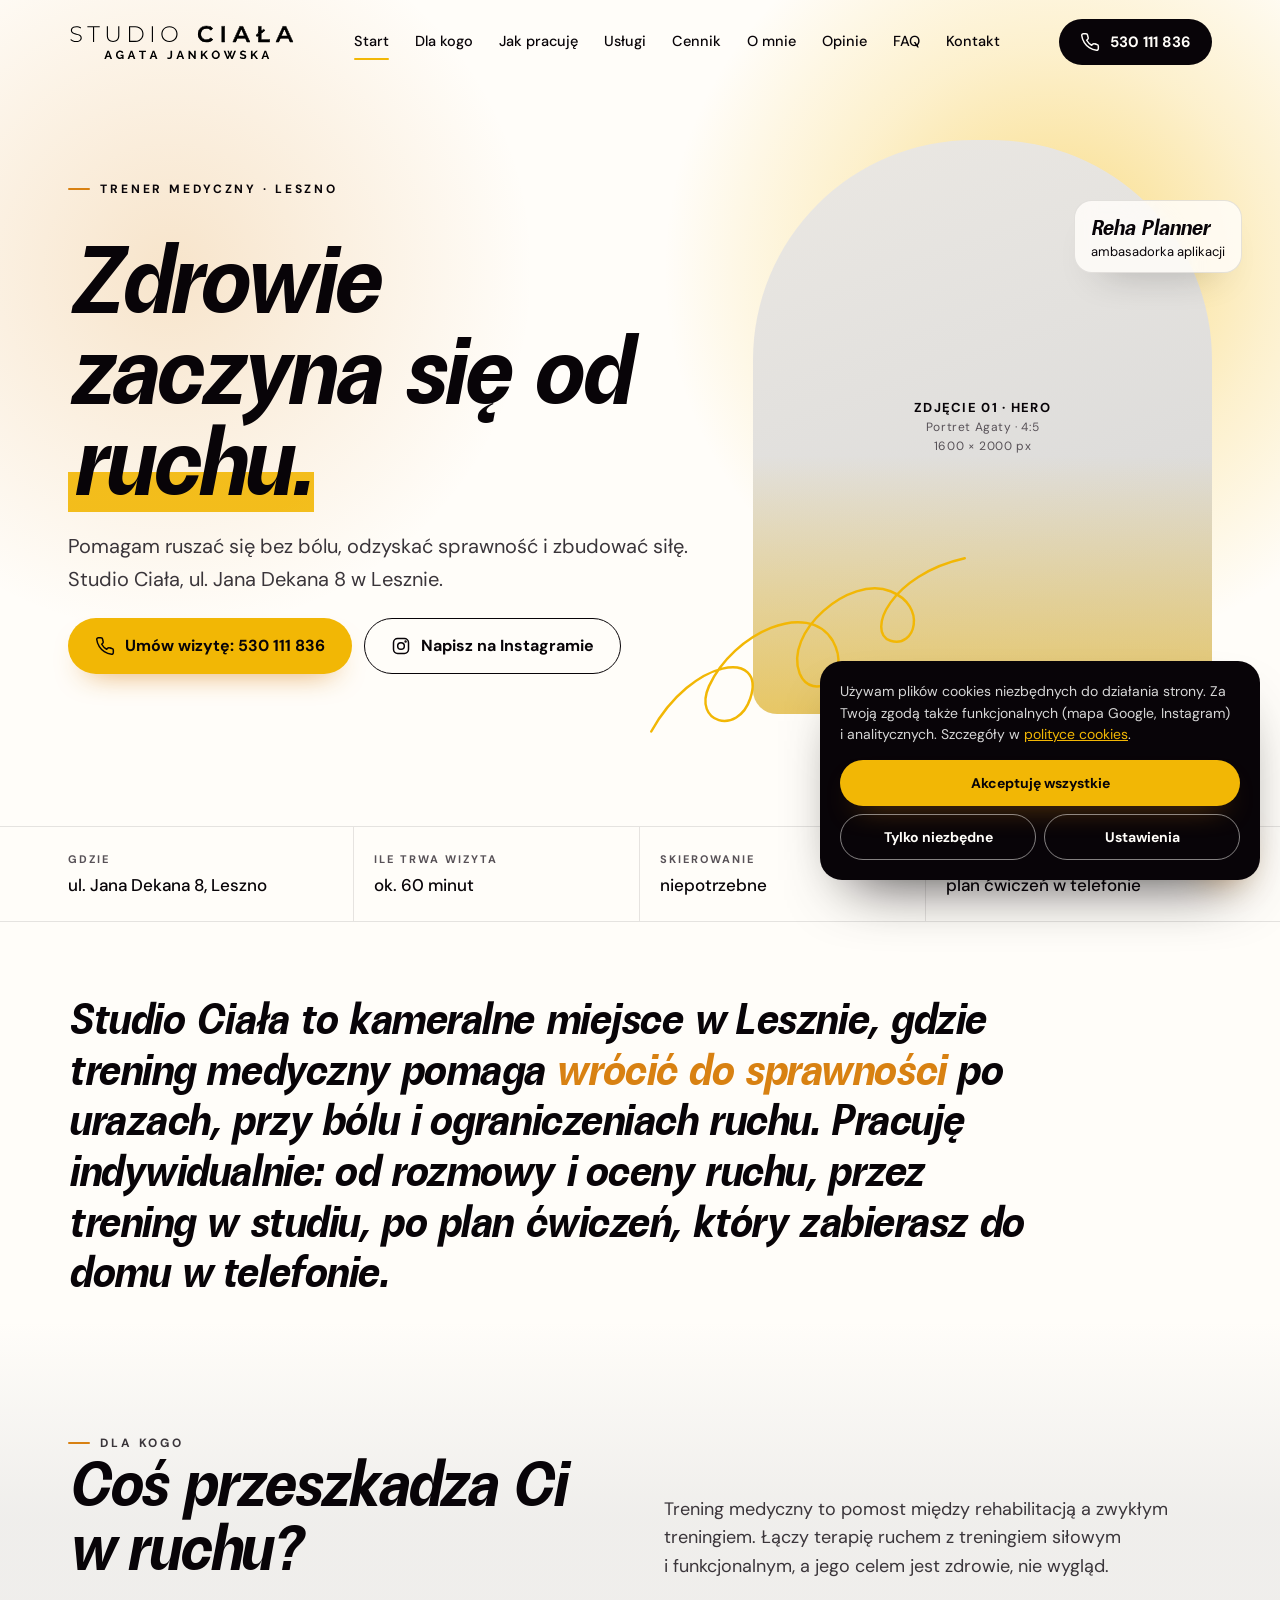
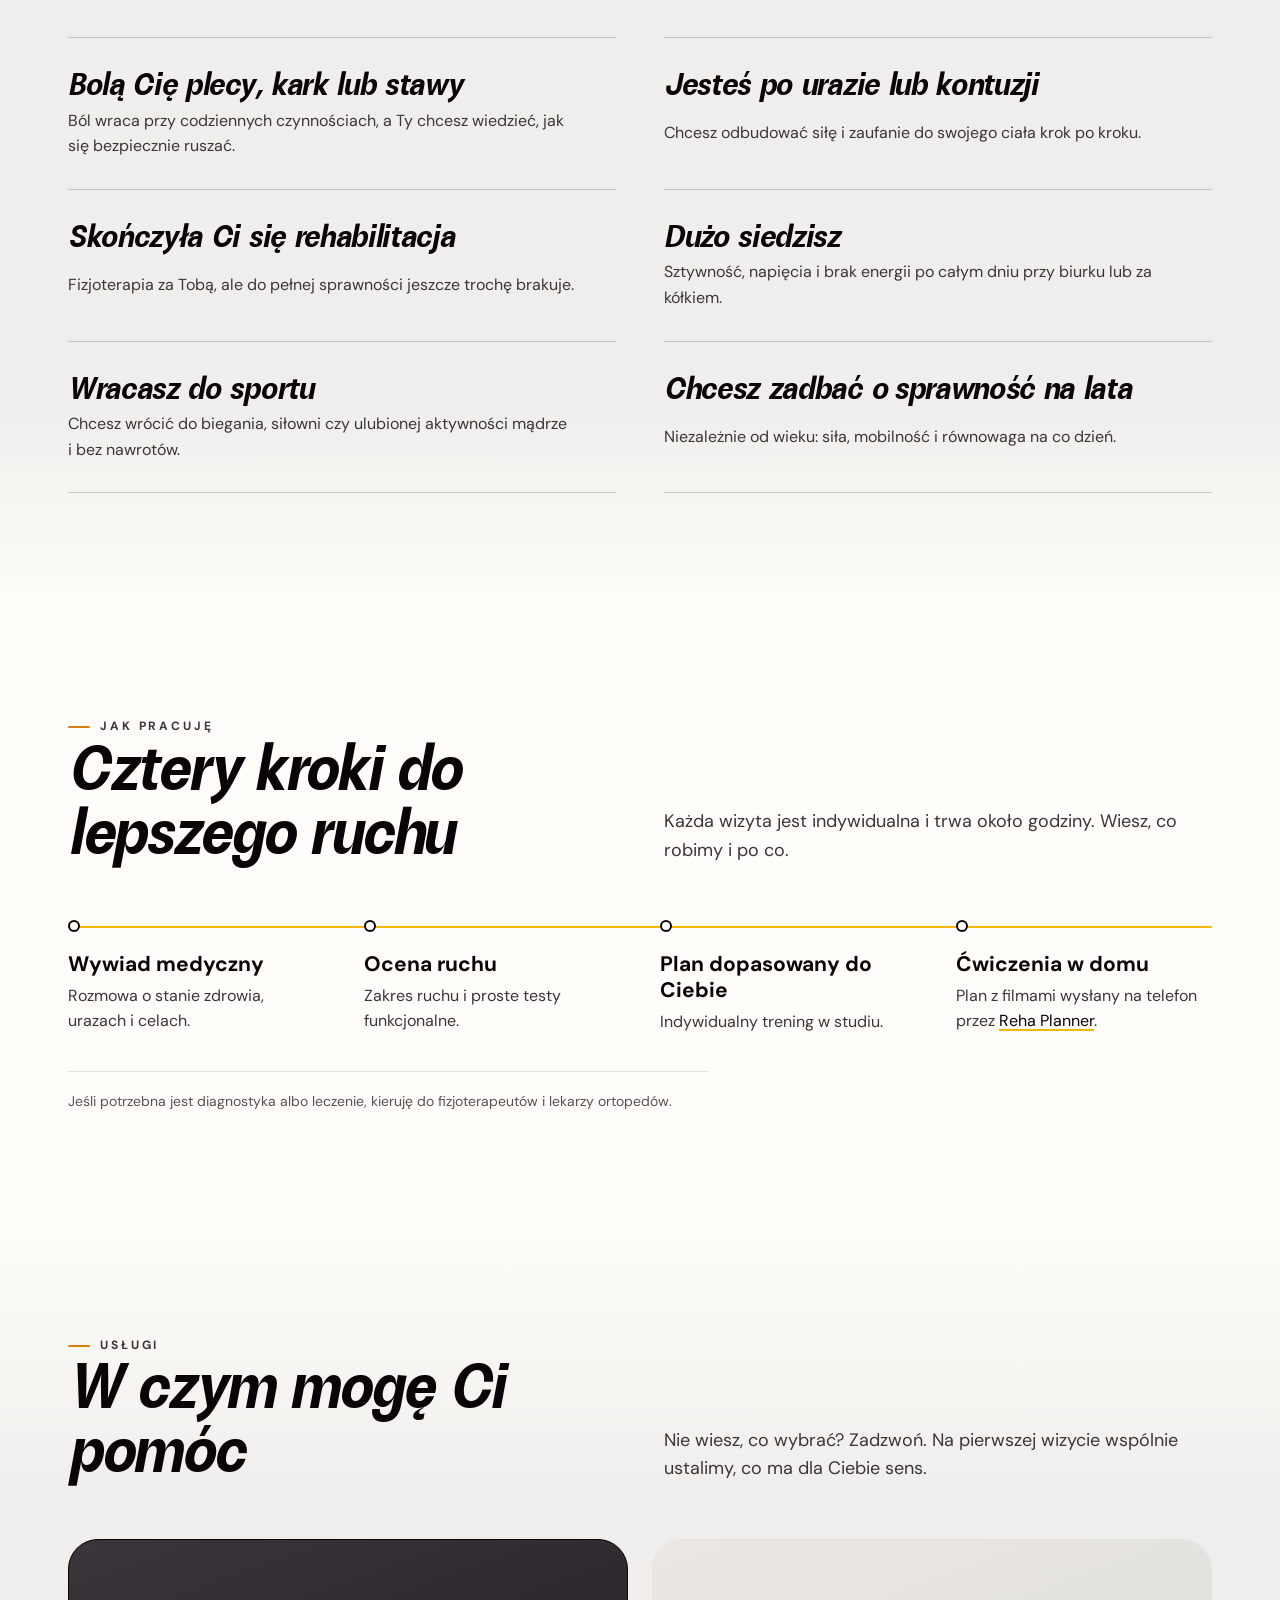
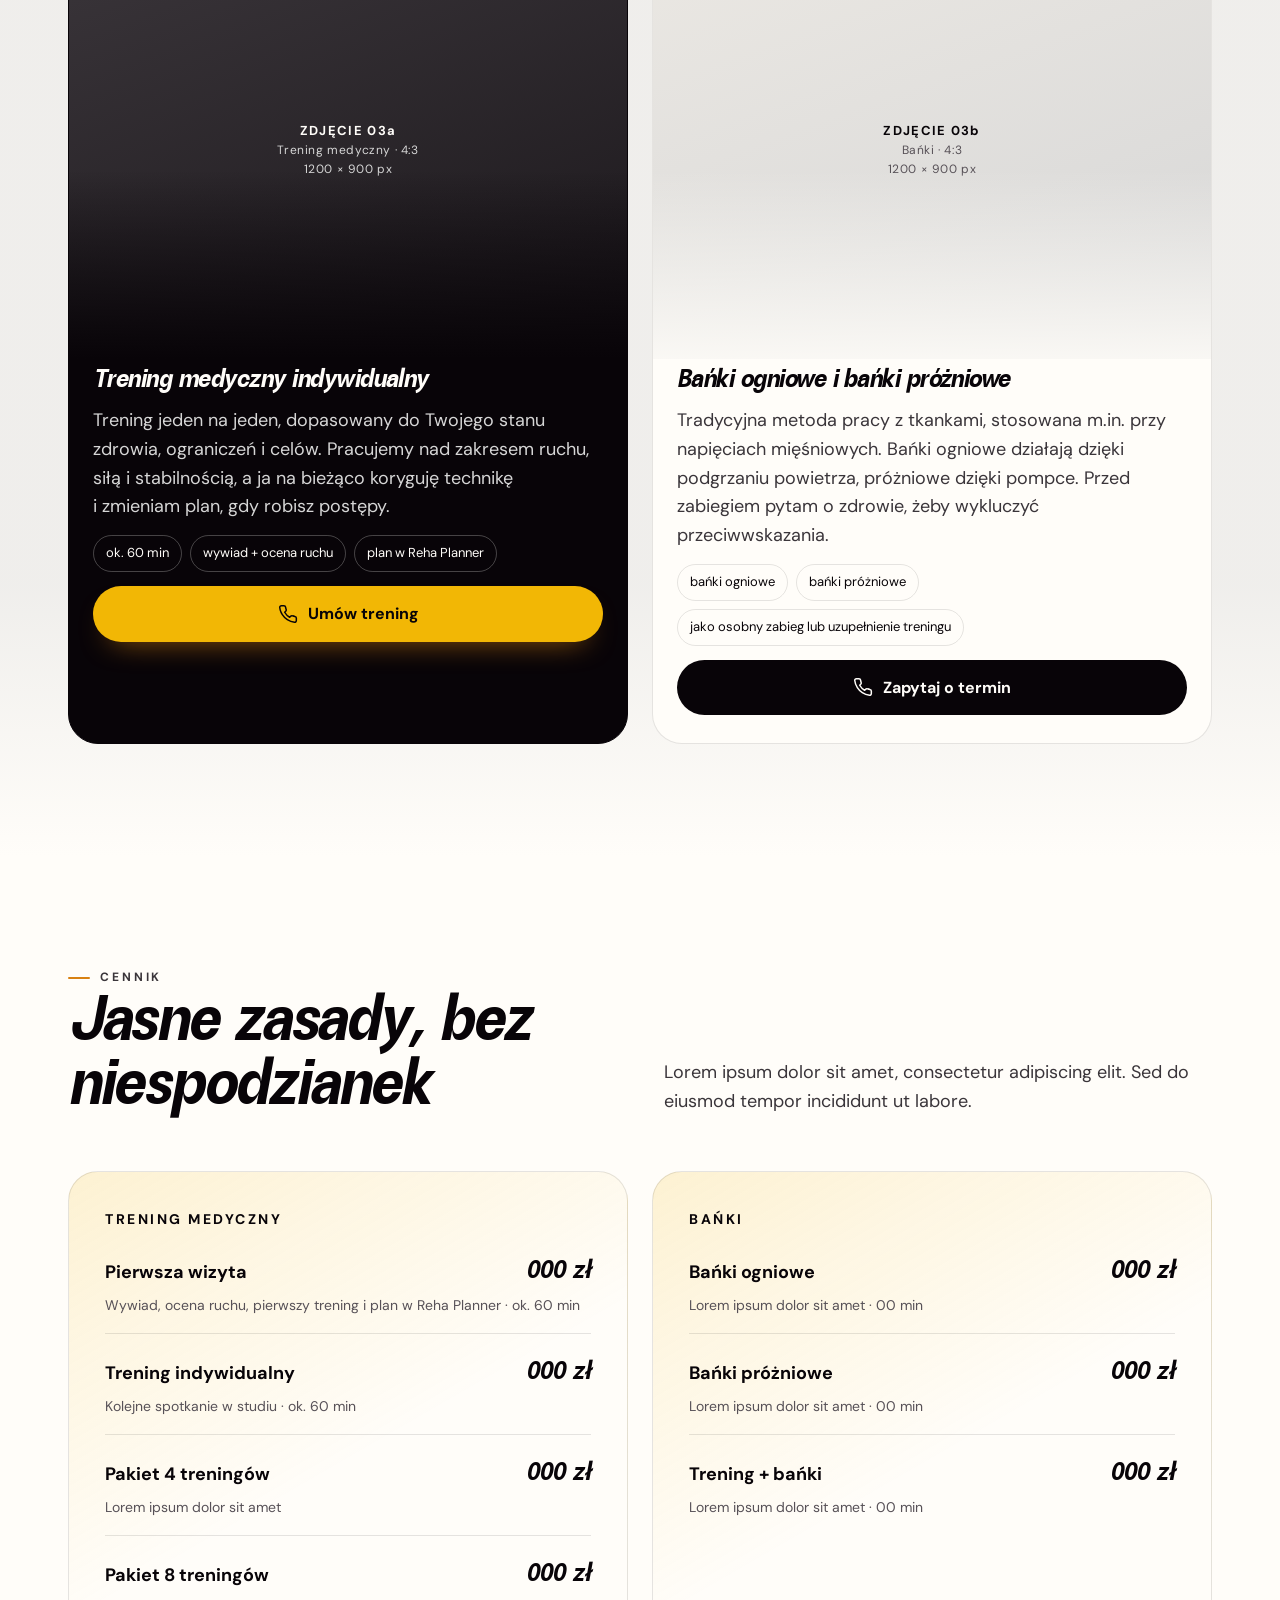
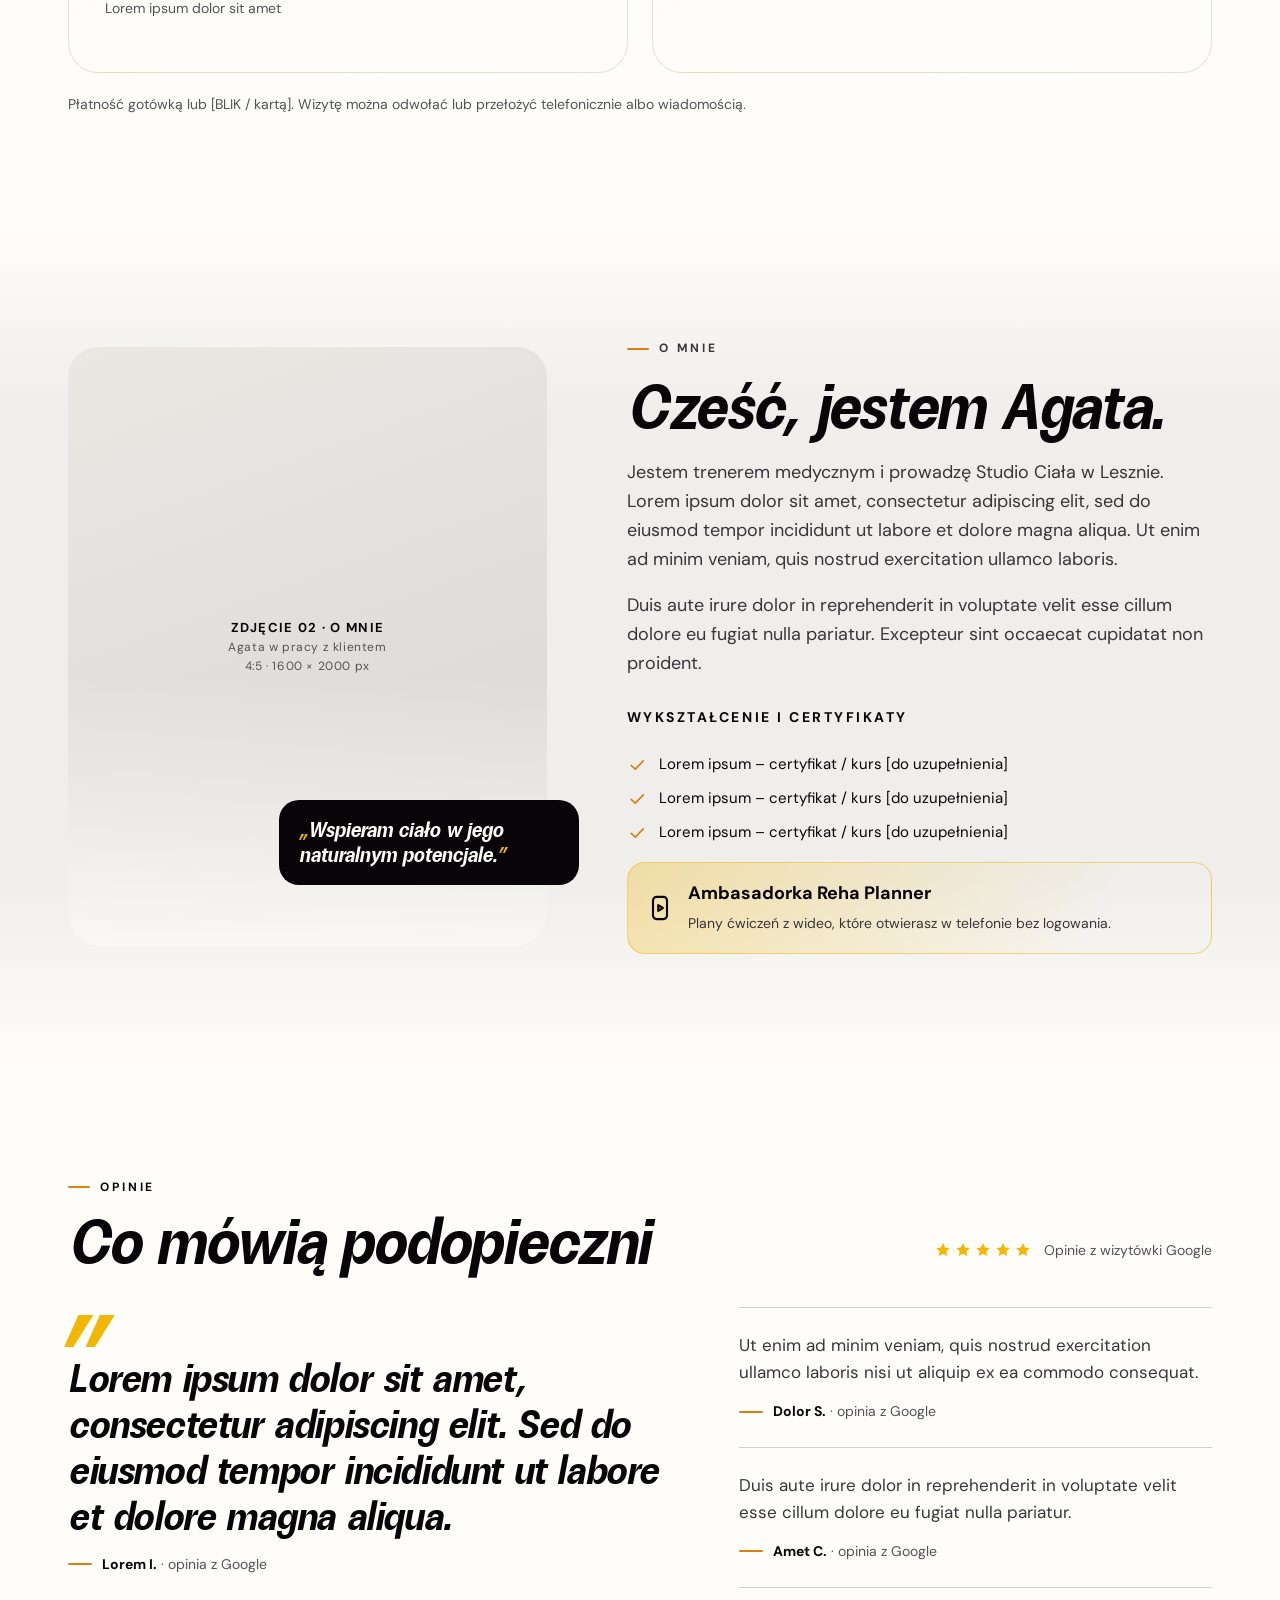
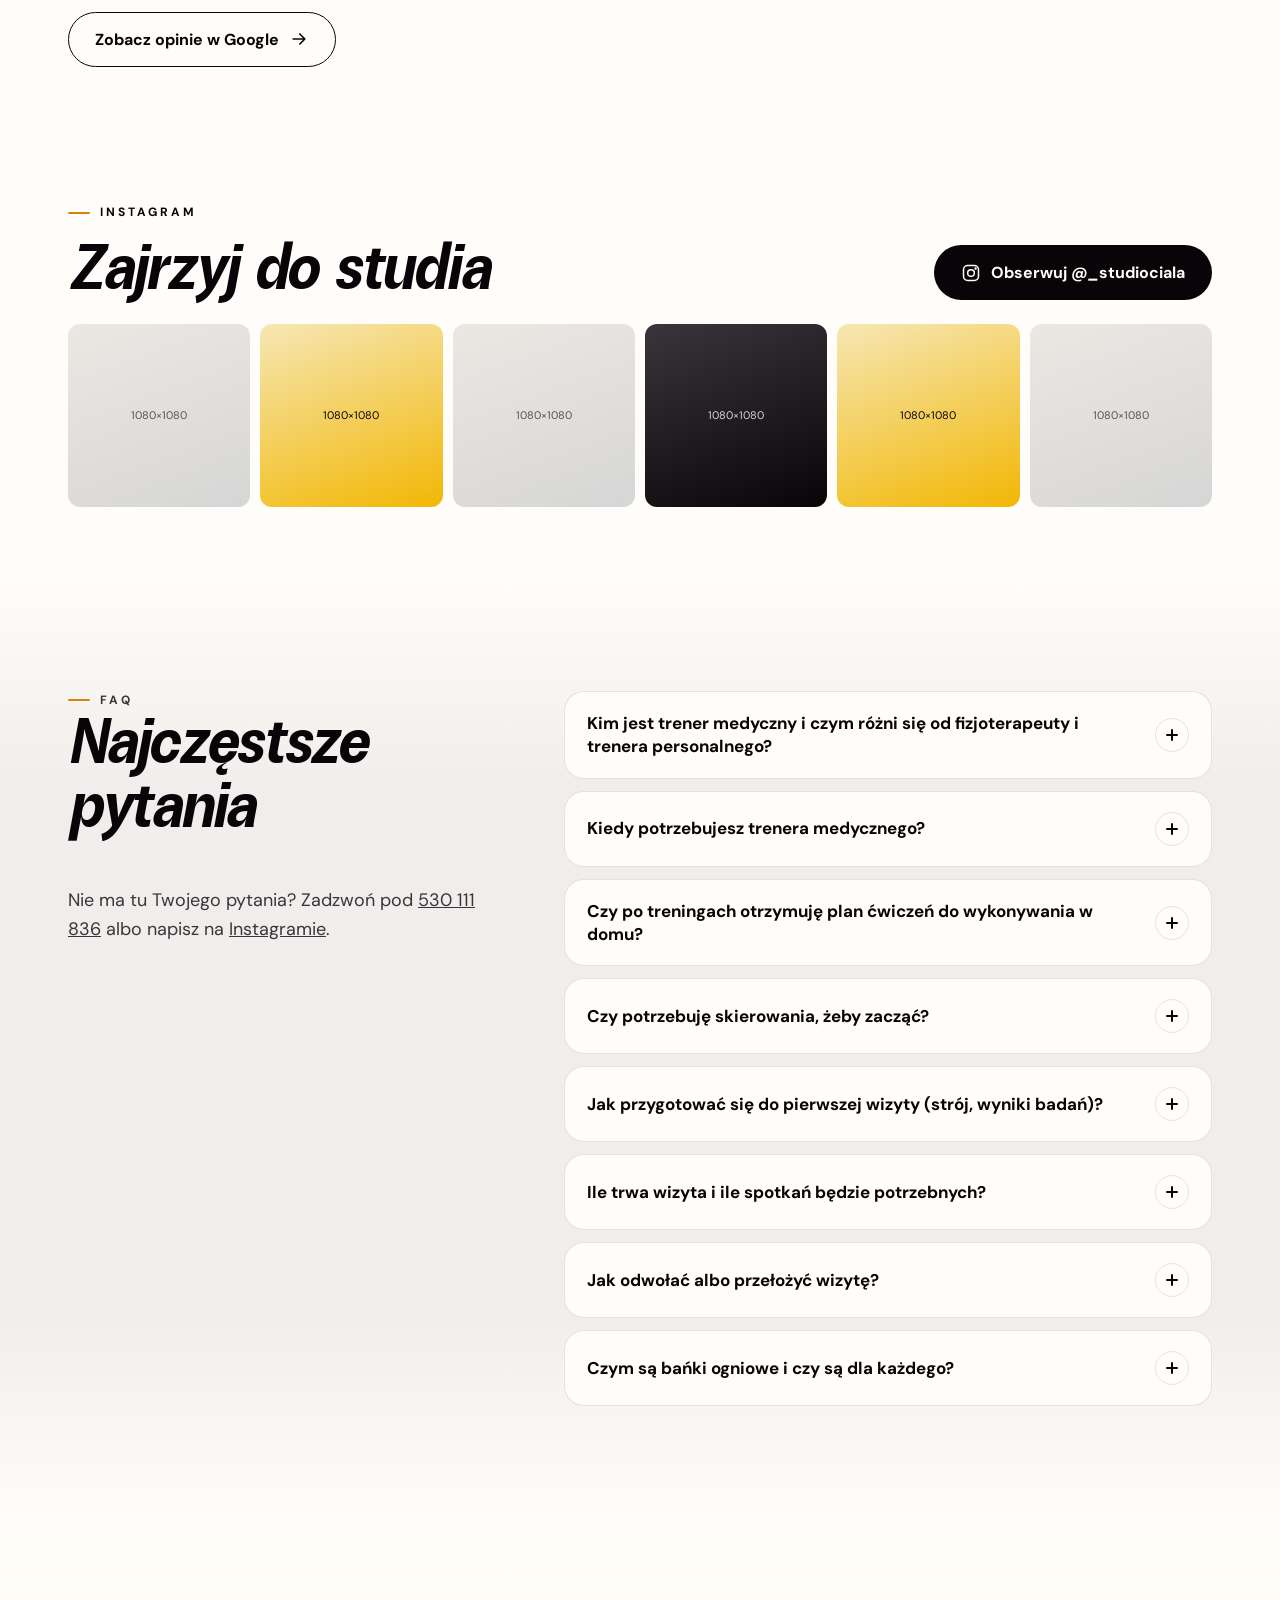
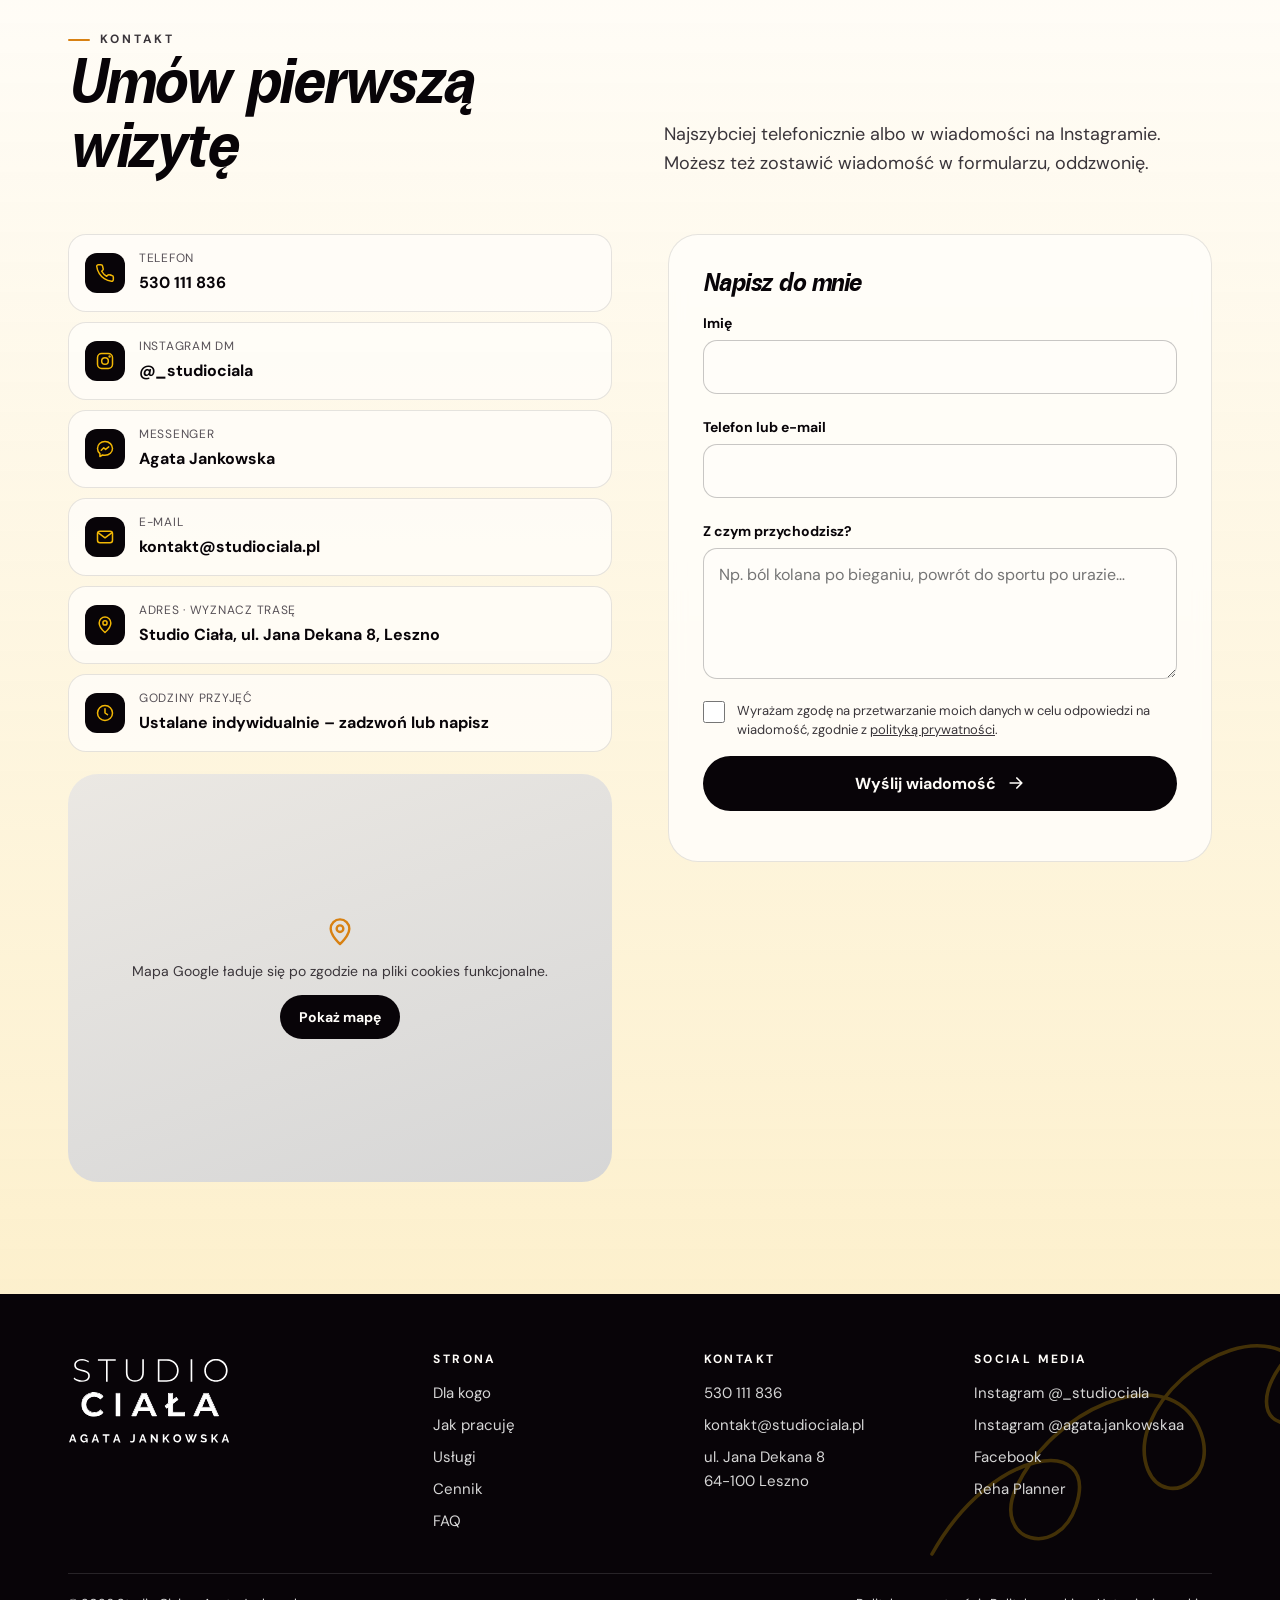
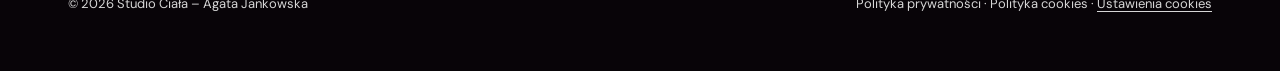
==== index.html @ 8a734760 "Add files via upload" ====
<!doctype html>
<html lang="pl">
<head>
<meta charset="utf-8">
<meta name="viewport" content="width=device-width, initial-scale=1, viewport-fit=cover">
<title>Trener medyczny Leszno – Studio Ciała | Agata Jankowska</title>
<meta name="description" content="Studio Ciała w Lesznie – trening medyczny indywidualny i bańki ogniowe. Pomagam ruszać się bez bólu, odzyskać sprawność i zbudować siłę. Zadzwoń: 530 111 836.">
<meta name="theme-color" content="#FFFDF9">
<link rel="canonical" href="https://studiociala.pl/">
<meta property="og:type" content="website">
<meta property="og:locale" content="pl_PL">
<meta property="og:site_name" content="Studio Ciała">
<meta property="og:title" content="Studio Ciała – trener medyczny w Lesznie">
<meta property="og:description" content="Pomagam ruszać się bez bólu, odzyskać sprawność i zbudować siłę. Trening medyczny i bańki ogniowe – ul. Jana Dekana 8, Leszno.">
<meta property="og:url" content="https://studiociala.pl/">
<meta property="og:image" content="https://studiociala.pl/img/og-image.jpg">
<link rel="icon" href="data:image/svg+xml,%3Csvg xmlns='http://www.w3.org/2000/svg' viewBox='0 0 64 64'%3E%3Crect width='64' height='64' rx='16' fill='%23080408'/%3E%3Cpath d='M44 22a15 15 0 1 0 0 20' fill='none' stroke='%23f2b705' stroke-width='6' stroke-linecap='round'/%3E%3C/svg%3E">
<link rel="preconnect" href="https://fonts.googleapis.com">
<link rel="preconnect" href="https://fonts.gstatic.com" crossorigin>
<link rel="stylesheet" href="https://fonts.googleapis.com/css2?family=DM+Sans:opsz,wght@9..40,400;9..40,500;9..40,700&display=swap">
<link rel="preload" href="fonts/ZTTalk-BoldItalic.ttf" as="font" type="font/ttf" crossorigin>
<link rel="stylesheet" href="css/style.css">
<script type="application/ld+json">
{
  "@context": "https://schema.org",
  "@type": "HealthAndBeautyBusiness",
  "name": "Studio Ciała – Agata Jankowska",
  "description": "Trener medyczny w Lesznie. Trening medyczny indywidualny, bańki ogniowe i próżniowe.",
  "url": "https://studiociala.pl/",
  "telephone": "+48530111836",
  "email": "kontakt@studiociala.pl",
  "image": "https://studiociala.pl/img/og-image.jpg",
  "address": {
    "@type": "PostalAddress",
    "streetAddress": "ul. Jana Dekana 8",
    "addressLocality": "Leszno",
    "postalCode": "64-100",
    "addressCountry": "PL"
  },
  "areaServed": "Leszno i okolice",
  "founder": { "@type": "Person", "name": "Agata Jankowska", "jobTitle": "Trener medyczny" },
  "sameAs": [
    "https://www.instagram.com/_studiociala/",
    "https://www.instagram.com/agata.jankowskaa/",
    "https://www.facebook.com/agata.jankowska.5458"
  ]
}
</script>
<script>document.documentElement.classList.add('js');</script>
</head>
<body>

<!-- Ikony (sprite) -->
<svg width="0" height="0" style="position:absolute" aria-hidden="true">
  <defs>
    <symbol id="i-phone" viewBox="0 0 24 24" fill="none" stroke="currentColor" stroke-width="1.8" stroke-linecap="round" stroke-linejoin="round"><path d="M22 16.9v3a2 2 0 0 1-2.2 2 19.8 19.8 0 0 1-8.6-3.1 19.5 19.5 0 0 1-6-6A19.8 19.8 0 0 1 2.1 4.2 2 2 0 0 1 4.1 2h3a2 2 0 0 1 2 1.7c.1 1 .4 1.9.7 2.8a2 2 0 0 1-.5 2.1L8 9.9a16 16 0 0 0 6 6l1.3-1.3a2 2 0 0 1 2.1-.4c.9.3 1.8.6 2.8.7a2 2 0 0 1 1.8 2z"/></symbol>
    <symbol id="i-ig" viewBox="0 0 24 24" fill="none" stroke="currentColor" stroke-width="1.8" stroke-linecap="round" stroke-linejoin="round"><rect x="3" y="3" width="18" height="18" rx="5"/><circle cx="12" cy="12" r="4"/><circle cx="17.5" cy="6.5" r=".6" fill="currentColor"/></symbol>
    <symbol id="i-msg" viewBox="0 0 24 24" fill="none" stroke="currentColor" stroke-width="1.8" stroke-linecap="round" stroke-linejoin="round"><path d="M12 3C6.8 3 3 6.7 3 11.4c0 2.5 1.1 4.6 2.9 6.1V21l3.2-1.8c.9.3 1.9.4 2.9.4 5.2 0 9-3.7 9-8.2S17.2 3 12 3z"/><path d="m7.5 13.5 3-3 2.2 2 3.8-3"/></symbol>
    <symbol id="i-mail" viewBox="0 0 24 24" fill="none" stroke="currentColor" stroke-width="1.8" stroke-linecap="round" stroke-linejoin="round"><rect x="3" y="5" width="18" height="14" rx="3"/><path d="m4 7 8 6 8-6"/></symbol>
    <symbol id="i-fb" viewBox="0 0 24 24" fill="none" stroke="currentColor" stroke-width="1.8" stroke-linecap="round" stroke-linejoin="round"><path d="M15 3h-2.5A4.5 4.5 0 0 0 8 7.5V10H5.5v4H8v7h4v-7h3l1-4h-4V7.5c0-.6.4-1 1-1h3z"/></symbol>
    <symbol id="i-pin" viewBox="0 0 24 24" fill="none" stroke="currentColor" stroke-width="1.8" stroke-linecap="round" stroke-linejoin="round"><path d="M12 21s-7-6.2-7-11.5A7 7 0 0 1 19 9.5C19 14.8 12 21 12 21z"/><circle cx="12" cy="9.5" r="2.5"/></symbol>
    <symbol id="i-clock" viewBox="0 0 24 24" fill="none" stroke="currentColor" stroke-width="1.8" stroke-linecap="round" stroke-linejoin="round"><circle cx="12" cy="12" r="9"/><path d="M12 7v5l3 2"/></symbol>
    <symbol id="i-check" viewBox="0 0 24 24" fill="none" stroke="currentColor" stroke-width="2" stroke-linecap="round" stroke-linejoin="round"><path d="M5 12.5 10 17 19.5 7"/></symbol>
    <symbol id="i-star" viewBox="0 0 24 24" fill="currentColor"><path d="m12 2.8 2.8 5.8 6.3.8-4.6 4.4 1.1 6.3L12 17.1l-5.6 3 1.1-6.3L2.9 9.4l6.3-.8z"/></symbol>
    <symbol id="i-arrow" viewBox="0 0 24 24" fill="none" stroke="currentColor" stroke-width="2" stroke-linecap="round" stroke-linejoin="round"><path d="M5 12h14M13 6l6 6-6 6"/></symbol>
    <symbol id="i-back" viewBox="0 0 24 24" fill="none" stroke="currentColor" stroke-width="1.8" stroke-linecap="round" stroke-linejoin="round"><path d="M12 3c-1.5 2-1.5 4 0 6s1.5 4 0 6-1.5 4 0 6"/><path d="M8 7h8M7.5 12h9M8 17h8"/></symbol>
    <symbol id="i-bandage" viewBox="0 0 24 24" fill="none" stroke="currentColor" stroke-width="1.8" stroke-linecap="round" stroke-linejoin="round"><rect x="2.5" y="8" width="19" height="8" rx="4" transform="rotate(-45 12 12)"/><path d="M10.5 10.5h.01M13.5 13.5h.01M13.5 10.5h.01M10.5 13.5h.01"/></symbol>
    <symbol id="i-run" viewBox="0 0 24 24" fill="none" stroke="currentColor" stroke-width="1.8" stroke-linecap="round" stroke-linejoin="round"><circle cx="14.5" cy="4.5" r="2"/><path d="m8 21 3-6 3 2v4M6 12l3-4 4 1 2 3 3 1"/><path d="m11 15-2-3"/></symbol>
    <symbol id="i-desk" viewBox="0 0 24 24" fill="none" stroke="currentColor" stroke-width="1.8" stroke-linecap="round" stroke-linejoin="round"><rect x="3" y="4" width="18" height="12" rx="2"/><path d="M8 20h8M12 16v4"/></symbol>
    <symbol id="i-bridge" viewBox="0 0 24 24" fill="none" stroke="currentColor" stroke-width="1.8" stroke-linecap="round" stroke-linejoin="round"><path d="M3 17h18M5 17V11M19 17v-6M3 11c3-4 15-4 18 0M9 17v-4.5M15 17v-4.5"/></symbol>
    <symbol id="i-leaf" viewBox="0 0 24 24" fill="none" stroke="currentColor" stroke-width="1.8" stroke-linecap="round" stroke-linejoin="round"><path d="M5 19c0-8 5-14 15-14 0 10-6 15-14 15"/><path d="M5 19 13 11"/></symbol>
    <symbol id="i-chat" viewBox="0 0 24 24" fill="none" stroke="currentColor" stroke-width="2" stroke-linecap="round" stroke-linejoin="round"><path d="M21 12a8.5 8.5 0 0 1-12.4 7.6L3 21l1.5-5.2A8.5 8.5 0 1 1 21 12z"/><path d="M8.5 12h.01M12 12h.01M15.5 12h.01"/></symbol>
    <symbol id="i-close" viewBox="0 0 24 24" fill="none" stroke="currentColor" stroke-width="2" stroke-linecap="round"><path d="M6 6l12 12M18 6 6 18"/></symbol>
    <symbol id="i-swirl" viewBox="0 0 400 300" fill="none" stroke="currentColor" stroke-width="3" stroke-linecap="round"><path d="M10 250C60 160 150 150 130 210c-15 45-70 30-50-15 30-65 120-105 150-55 25 45-25 75-40 40-20-50 60-120 110-100 45 18 30 70 0 60-30-10 0-80 90-100"/></symbol>
  </defs>
</svg>

<a class="skip-link" href="#main">Przejdź do treści</a>

<!-- ============ HEADER ============ -->
<header class="header" id="header">
  <div class="wrap header__in">
    <a class="header__logo" href="#start" aria-label="Studio Ciała – Agata Jankowska, strona główna">
      <img src="img/logo-poziom.svg" alt="Studio Ciała – Agata Jankowska" width="189" height="30">
    </a>
    <nav class="nav" aria-label="Menu główne">
      <ul>
        <li><a href="#start">Start</a></li>
        <li><a href="#dla-kogo">Dla kogo</a></li>
        <li><a href="#jak-pracuje">Jak pracuję</a></li>
        <li><a href="#uslugi">Usługi</a></li>
        <li><a href="#cennik">Cennik</a></li>
        <li><a href="#o-mnie">O mnie</a></li>
        <li><a href="#opinie">Opinie</a></li>
        <li><a href="#faq">FAQ</a></li>
        <li><a href="#kontakt">Kontakt</a></li>
      </ul>
    </nav>
    <a class="btn btn--dark header__cta" href="tel:+48530111836"><svg aria-hidden="true"><use href="#i-phone"/></svg>530 111 836</a>
    <button class="burger" type="button" aria-label="Otwórz menu" aria-expanded="false" aria-controls="mobile-menu"><span></span><span></span></button>
  </div>
</header>

<div class="mobile-menu" id="mobile-menu" aria-hidden="true">
  <nav aria-label="Menu mobilne">
    <ul>
      <li><a href="#start">Start</a></li>
      <li><a href="#dla-kogo">Dla kogo</a></li>
      <li><a href="#jak-pracuje">Jak pracuję</a></li>
      <li><a href="#uslugi">Usługi</a></li>
      <li><a href="#cennik">Cennik</a></li>
      <li><a href="#o-mnie">O mnie</a></li>
      <li><a href="#opinie">Opinie</a></li>
      <li><a href="#faq">FAQ</a></li>
      <li><a href="#kontakt">Kontakt</a></li>
    </ul>
  </nav>
  <div class="btn-row">
    <a class="btn btn--yellow" href="tel:+48530111836"><svg aria-hidden="true"><use href="#i-phone"/></svg>Zadzwoń: 530 111 836</a>
    <a class="btn btn--ghost" href="https://ig.me/m/_studiociala" target="_blank" rel="noopener"><svg aria-hidden="true"><use href="#i-ig"/></svg>Napisz na Instagramie</a>
  </div>
</div>

<main id="main">

<!-- ============ START ============ -->
<section class="hero" id="start" aria-labelledby="hero-title">
  <div class="hero__glow" aria-hidden="true"></div>
  <div class="hero__glow hero__glow--2" aria-hidden="true"></div>
  <div class="wrap hero__grid">
    <div class="hero__text">
      <p class="kicker rise">Trener medyczny · Leszno</p>
      <h1 class="h1 rise d1" id="hero-title">Zdrowie zaczyna się od <span class="mark">ruchu.</span></h1>
      <p class="lead rise d2">Pomagam ruszać się bez bólu, odzyskać sprawność i zbudować siłę. Studio Ciała, ul.&#160;Jana Dekana 8 w Lesznie.</p>
      <div class="btn-row rise d3">
        <a class="btn btn--yellow" href="tel:+48530111836"><svg aria-hidden="true"><use href="#i-phone"/></svg>Umów wizytę: 530 111 836</a>
        <a class="btn btn--ghost" href="https://ig.me/m/_studiociala" target="_blank" rel="noopener"><svg aria-hidden="true"><use href="#i-ig"/></svg>Napisz na Instagramie</a>
      </div>
    </div>
    <div class="hero__media rise d2">
      <svg class="hero__swirl" aria-hidden="true" viewBox="0 0 400 300" fill="none" stroke="#f2b705" stroke-width="3" stroke-linecap="round"><path d="M10 250C60 160 150 150 130 210c-15 45-70 30-50-15 30-65 120-105 150-55 25 45-25 75-40 40-20-50 60-120 110-100 45 18 30 70 0 60-30-10 0-80 90-100"/></svg>
      <!-- ZDJĘCIE 01 · HERO – portret Agaty, 4:5, 1600×2000 px. Podmień na: <img src="img/hero.jpg" alt="Agata Jankowska, trener medyczny" width="1600" height="2000"> -->
      <div class="ph ph--yellow hero__photo" role="img" aria-label="Miejsce na zdjęcie Agaty Jankowskiej">
        <span><strong>ZDJĘCIE 01 · HERO</strong>Portret Agaty · 4:5<br>1600 × 2000 px</span>
      </div>
      <div class="hero__badge"><b>Reha Planner</b>ambasadorka aplikacji</div>
    </div>
  </div>
</section>

<div class="facts" aria-label="Najważniejsze informacje">
  <dl class="wrap facts__in">
    <div class="facts__item reveal"><dt>Gdzie</dt><dd>ul. Jana Dekana 8, Leszno</dd></div>
    <div class="facts__item reveal" data-delay="1"><dt>Ile trwa wizyta</dt><dd>ok. 60 minut</dd></div>
    <div class="facts__item reveal" data-delay="2"><dt>Skierowanie</dt><dd>niepotrzebne</dd></div>
    <div class="facts__item reveal" data-delay="3"><dt>Między wizytami</dt><dd>plan ćwiczeń w telefonie</dd></div>
  </dl>
</div>

<!-- ============ O STUDIU ============ -->
<section class="intro" aria-label="O Studiu Ciała">
  <div class="wrap">
    <p class="intro__text reveal">Studio Ciała to kameralne miejsce w&#160;Lesznie, gdzie trening medyczny pomaga <em>wrócić do sprawności</em> po urazach, przy bólu i&#160;ograniczeniach ruchu. Pracuję indywidualnie: od rozmowy i&#160;oceny ruchu, przez trening w studiu, po plan ćwiczeń, który zabierasz do domu w&#160;telefonie.</p>
  </div>
</section>

<!-- ============ DLA KOGO ============ -->
<section class="section bg-fade" id="dla-kogo" aria-labelledby="dla-kogo-title">
  <div class="wrap">
    <div class="section-head">
      <div>
        <p class="kicker">Dla kogo</p>
        <h2 class="h2 reveal" id="dla-kogo-title">Coś przeszkadza Ci w&#160;ruchu?</h2>
      </div>
      <p class="reveal" data-delay="1">Trening medyczny to pomost między rehabilitacją a&#160;zwykłym treningiem. Łączy terapię ruchem z&#160;treningiem siłowym i&#160;funkcjonalnym, a&#160;jego celem jest zdrowie, nie wygląd.</p>
    </div>
    <ul class="who">
      <li class="who__item reveal"><h3>Bolą Cię plecy, kark lub stawy</h3><p>Ból wraca przy codziennych czynnościach, a&#160;Ty chcesz wiedzieć, jak się bezpiecznie ruszać.</p></li>
      <li class="who__item reveal" data-delay="1"><h3>Jesteś po urazie lub kontuzji</h3><p>Chcesz odbudować siłę i&#160;zaufanie do swojego ciała krok po kroku.</p></li>
      <li class="who__item reveal"><h3>Skończyła Ci się rehabilitacja</h3><p>Fizjoterapia za Tobą, ale do pełnej sprawności jeszcze trochę brakuje.</p></li>
      <li class="who__item reveal" data-delay="1"><h3>Dużo siedzisz</h3><p>Sztywność, napięcia i&#160;brak energii po całym dniu przy biurku lub za kółkiem.</p></li>
      <li class="who__item reveal"><h3>Wracasz do sportu</h3><p>Chcesz wrócić do biegania, siłowni czy ulubionej aktywności mądrze i&#160;bez nawrotów.</p></li>
      <li class="who__item reveal" data-delay="1"><h3>Chcesz zadbać o&#160;sprawność na lata</h3><p>Niezależnie od wieku: siła, mobilność i&#160;równowaga na co dzień.</p></li>
    </ul>
  </div>
</section>

<!-- ============ JAK PRACUJĘ ============ -->
<section class="section" id="jak-pracuje" aria-labelledby="jak-title">
  <div class="wrap">
    <div class="section-head">
      <div>
        <p class="kicker">Jak pracuję</p>
        <h2 class="h2 reveal" id="jak-title">Cztery kroki do lepszego ruchu</h2>
      </div>
      <p class="reveal" data-delay="1">Każda wizyta jest indywidualna i&#160;trwa około godziny. Wiesz, co robimy i&#160;po co.</p>
    </div>
    <ol class="steps reveal">
      <li class="step"><h3>Wywiad medyczny</h3><p>Rozmowa o&#160;stanie zdrowia, urazach i&#160;celach.</p></li>
      <li class="step"><h3>Ocena ruchu</h3><p>Zakres ruchu i&#160;proste testy funkcjonalne.</p></li>
      <li class="step"><h3>Plan dopasowany do Ciebie</h3><p>Indywidualny trening w&#160;studiu.</p></li>
      <li class="step"><h3>Ćwiczenia w&#160;domu</h3><p>Plan z&#160;filmami wysłany na telefon przez <a href="https://rehaplanner.com/" target="_blank" rel="noopener">Reha Planner</a>.</p></li>
    </ol>
    <p class="steps__note">Jeśli potrzebna jest diagnostyka albo leczenie, kieruję do fizjoterapeutów i&#160;lekarzy ortopedów.</p>
  </div>
</section>

<!-- ============ USŁUGI ============ -->
<section class="section bg-fade" id="uslugi" aria-labelledby="uslugi-title">
  <div class="wrap">
    <div class="section-head">
      <div>
        <p class="kicker">Usługi</p>
        <h2 class="h2 reveal" id="uslugi-title">W czym mogę Ci pomóc</h2>
      </div>
      <p class="reveal" data-delay="1">Nie wiesz, co wybrać? Zadzwoń. Na pierwszej wizycie wspólnie ustalimy, co ma dla Ciebie sens.</p>
    </div>
    <div class="services">
      <article class="service service--dark reveal">
        <!-- ZDJĘCIE 03a – trening 1:1, 4:3, 1200×900 px -->
        <div class="ph"><span><strong>ZDJĘCIE 03a</strong>Trening medyczny · 4:3<br>1200 × 900 px</span></div>
        <div class="service__body">
          <h3 class="h3">Trening medyczny indywidualny</h3>
          <p>Trening jeden na jeden, dopasowany do Twojego stanu zdrowia, ograniczeń i&#160;celów. Pracujemy nad zakresem ruchu, siłą i&#160;stabilnością, a&#160;ja na bieżąco koryguję technikę i&#160;zmieniam plan, gdy robisz postępy.</p>
          <ul class="service__tags"><li>ok. 60 min</li><li>wywiad + ocena ruchu</li><li>plan w Reha Planner</li></ul>
          <a class="btn btn--yellow" href="tel:+48530111836"><svg aria-hidden="true"><use href="#i-phone"/></svg>Umów trening</a>
        </div>
      </article>
      <article class="service reveal" data-delay="1">
        <!-- ZDJĘCIE 03b – bańki, 4:3, 1200×900 px -->
        <div class="ph ph--cream"><span><strong>ZDJĘCIE 03b</strong>Bańki · 4:3<br>1200 × 900 px</span></div>
        <div class="service__body">
          <h3 class="h3">Bańki ogniowe i&#160;bańki próżniowe</h3>
          <p>Tradycyjna metoda pracy z&#160;tkankami, stosowana m.in. przy napięciach mięśniowych. Bańki ogniowe działają dzięki podgrzaniu powietrza, próżniowe dzięki pompce. Przed zabiegiem pytam o&#160;zdrowie, żeby wykluczyć przeciwwskazania.</p>
          <ul class="service__tags"><li>bańki ogniowe</li><li>bańki próżniowe</li><li>jako osobny zabieg lub uzupełnienie treningu</li></ul>
          <a class="btn btn--dark" href="tel:+48530111836"><svg aria-hidden="true"><use href="#i-phone"/></svg>Zapytaj o termin</a>
        </div>
      </article>
    </div>
  </div>
</section>

<!-- ============ CENNIK ============ -->
<section class="section" id="cennik" aria-labelledby="cennik-title">
  <div class="wrap">
    <div class="section-head">
      <div>
        <p class="kicker">Cennik</p>
        <h2 class="h2 reveal" id="cennik-title">Jasne zasady, bez niespodzianek</h2>
      </div>
      <p class="reveal" data-delay="1">Lorem ipsum dolor sit amet, consectetur adipiscing elit. Sed do eiusmod tempor incididunt ut labore.</p>
    </div>
    <div class="pricing">
      <div class="price-card reveal">
        <h3>Trening medyczny</h3>
        <ul class="price-list">
          <li><span class="name">Pierwsza wizyta</span><span class="price">000 zł</span><span class="desc">Wywiad, ocena ruchu, pierwszy trening i plan w Reha Planner · ok. 60 min</span></li>
          <li><span class="name">Trening indywidualny</span><span class="price">000 zł</span><span class="desc">Kolejne spotkanie w studiu · ok. 60 min</span></li>
          <li><span class="name">Pakiet 4 treningów</span><span class="price">000 zł</span><span class="desc">Lorem ipsum dolor sit amet</span></li>
          <li><span class="name">Pakiet 8 treningów</span><span class="price">000 zł</span><span class="desc">Lorem ipsum dolor sit amet</span></li>
        </ul>
      </div>
      <div class="price-card reveal" data-delay="1">
        <h3>Bańki</h3>
        <ul class="price-list">
          <li><span class="name">Bańki ogniowe</span><span class="price">000 zł</span><span class="desc">Lorem ipsum dolor sit amet · 00 min</span></li>
          <li><span class="name">Bańki próżniowe</span><span class="price">000 zł</span><span class="desc">Lorem ipsum dolor sit amet · 00 min</span></li>
          <li><span class="name">Trening + bańki</span><span class="price">000 zł</span><span class="desc">Lorem ipsum dolor sit amet · 00 min</span></li>
        </ul>
      </div>
    </div>
    <p class="pricing__note">Płatność gotówką lub [BLIK / kartą]. Wizytę można odwołać lub przełożyć telefonicznie albo wiadomością.</p>
  </div>
</section>

<!-- ============ O MNIE ============ -->
<section class="section bg-fade" id="o-mnie" aria-labelledby="o-mnie-title">
  <div class="wrap about__grid">
    <div class="about__media reveal">
      <!-- ZDJĘCIE 02 – Agata w pracy, 4:5, 1600×2000 px -->
      <div class="ph ph--cream about__photo"><span><strong>ZDJĘCIE 02 · O MNIE</strong>Agata w pracy z klientem<br>4:5 · 1600 × 2000 px</span></div>
      <p class="about__quote">Wspieram ciało w&#160;jego naturalnym potencjale.</p>
    </div>
    <div class="about__text">
      <p class="kicker">O mnie</p>
      <h2 class="h2 reveal" id="o-mnie-title">Cześć, jestem Agata.</h2>
      <p class="reveal" data-delay="1">Jestem trenerem medycznym i&#160;prowadzę Studio Ciała w&#160;Lesznie. Lorem ipsum dolor sit amet, consectetur adipiscing elit, sed do eiusmod tempor incididunt ut labore et dolore magna aliqua. Ut enim ad minim veniam, quis nostrud exercitation ullamco laboris.</p>
      <p class="reveal" data-delay="1">Duis aute irure dolor in reprehenderit in voluptate velit esse cillum dolore eu fugiat nulla pariatur. Excepteur sint occaecat cupidatat non proident.</p>
      <h3 style="margin: 10px 0 0; font-size: 14px; letter-spacing: .18em; text-transform: uppercase;">Wykształcenie i certyfikaty</h3>
      <ul class="certs">
        <li><svg aria-hidden="true"><use href="#i-check"/></svg>Lorem ipsum – certyfikat / kurs [do uzupełnienia]</li>
        <li><svg aria-hidden="true"><use href="#i-check"/></svg>Lorem ipsum – certyfikat / kurs [do uzupełnienia]</li>
        <li><svg aria-hidden="true"><use href="#i-check"/></svg>Lorem ipsum – certyfikat / kurs [do uzupełnienia]</li>
      </ul>
      <a class="rp-badge" href="https://rehaplanner.com/" target="_blank" rel="noopener">
        <svg aria-hidden="true" viewBox="0 0 24 24" fill="none" stroke="#080408" stroke-width="1.8" stroke-linecap="round" stroke-linejoin="round"><rect x="6" y="2.5" width="12" height="19" rx="3"/><path d="m10.5 9.5 4 2.5-4 2.5z" fill="#f2b705"/></svg>
        <div><b>Ambasadorka Reha Planner</b><span>Plany ćwiczeń z wideo, które otwierasz w telefonie bez logowania.</span></div>
      </a>
    </div>
  </div>
</section>

<!-- ============ OPINIE ============ -->
<section class="section" id="opinie" aria-labelledby="opinie-title">
  <div class="wrap">
    <div class="reviews__head">
      <div>
        <p class="kicker">Opinie</p>
        <h2 class="h2 reveal" id="opinie-title">Co mówią podopieczni</h2>
      </div>
      <p class="g-rating"><span class="stars" aria-hidden="true"><svg><use href="#i-star"/></svg><svg><use href="#i-star"/></svg><svg><use href="#i-star"/></svg><svg><use href="#i-star"/></svg><svg><use href="#i-star"/></svg></span>Opinie z&#160;wizytówki Google</p>
    </div>
    <!-- Tu wpinamy widget opinii z Google (np. Elfsight / Trustindex) po założeniu wizytówki. Poniższe karty to placeholdery. -->
    <div class="reviews">
      <figure class="review review--main reveal"><blockquote>Lorem ipsum dolor sit amet, consectetur adipiscing elit. Sed do eiusmod tempor incididunt ut labore et dolore magna aliqua.</blockquote><figcaption><span><b>Lorem I.</b> · opinia z Google</span></figcaption></figure>
      <div class="reviews__side">
        <figure class="review reveal" data-delay="1"><blockquote>Ut enim ad minim veniam, quis nostrud exercitation ullamco laboris nisi ut aliquip ex ea commodo consequat.</blockquote><figcaption><span><b>Dolor S.</b> · opinia z Google</span></figcaption></figure>
        <figure class="review reveal" data-delay="2"><blockquote>Duis aute irure dolor in reprehenderit in voluptate velit esse cillum dolore eu fugiat nulla pariatur.</blockquote><figcaption><span><b>Amet C.</b> · opinia z Google</span></figcaption></figure>
      </div>
    </div>
    <div class="reviews__cta">
      <a class="btn btn--ghost" href="https://www.google.com/search?q=Studio+Cia%C5%82a+Agata+Jankowska+Leszno" target="_blank" rel="noopener">Zobacz opinie w Google<svg aria-hidden="true"><use href="#i-arrow"/></svg></a>
    </div>
  </div>
</section>

<!-- ============ INSTAGRAM ============ -->
<section class="insta" aria-labelledby="ig-title">
  <div class="wrap">
    <div class="insta__head">
      <div>
        <p class="kicker">Instagram</p>
        <h2 class="h2 reveal" id="ig-title">Zajrzyj do studia</h2>
      </div>
      <a class="btn btn--dark" href="https://www.instagram.com/_studiociala/" target="_blank" rel="noopener"><svg aria-hidden="true"><use href="#i-ig"/></svg>Obserwuj @_studiociala</a>
    </div>
    <!-- Widget Instagrama (np. Behold.so / LightWidget / Elfsight) ładuje się po zgodzie na cookies funkcjonalne – patrz js/main.js → INSTAGRAM_WIDGET. Do tego czasu kafelki linkują do profilu. -->
    <div class="insta__grid" id="insta-feed">
      <a class="insta__tile" href="https://www.instagram.com/_studiociala/" target="_blank" rel="noopener" aria-label="Post na Instagramie @_studiociala"><span>1080×1080</span></a>
      <a class="insta__tile" href="https://www.instagram.com/_studiociala/" target="_blank" rel="noopener" aria-label="Post na Instagramie @_studiociala"><span>1080×1080</span></a>
      <a class="insta__tile" href="https://www.instagram.com/_studiociala/" target="_blank" rel="noopener" aria-label="Post na Instagramie @_studiociala"><span>1080×1080</span></a>
      <a class="insta__tile" href="https://www.instagram.com/_studiociala/" target="_blank" rel="noopener" aria-label="Post na Instagramie @_studiociala"><span>1080×1080</span></a>
      <a class="insta__tile" href="https://www.instagram.com/_studiociala/" target="_blank" rel="noopener" aria-label="Post na Instagramie @_studiociala"><span>1080×1080</span></a>
      <a class="insta__tile" href="https://www.instagram.com/_studiociala/" target="_blank" rel="noopener" aria-label="Post na Instagramie @_studiociala"><span>1080×1080</span></a>
    </div>
  </div>
</section>

<!-- ============ FAQ ============ -->
<section class="section bg-fade" id="faq" aria-labelledby="faq-title">
  <div class="wrap faq-wrap">
    <div class="section-head">
      <div>
        <p class="kicker">FAQ</p>
        <h2 class="h2 reveal" id="faq-title">Najczęstsze pytania</h2>
      </div>
      <p>Nie ma tu Twojego pytania? Zadzwoń pod <a href="tel:+48530111836">530 111 836</a> albo napisz na <a href="https://ig.me/m/_studiociala" target="_blank" rel="noopener">Instagramie</a>.</p>
    </div>
    <div class="faq">
      <details>
        <summary>Kim jest trener medyczny i czym różni się od fizjoterapeuty i trenera personalnego?<span class="pm" aria-hidden="true"></span></summary>
        <div class="faq__answer">
          <p>Trener medyczny łączy wiedzę o&#160;anatomii, fizjologii i&#160;rehabilitacji z&#160;treningiem siłowym i&#160;funkcjonalnym. Pracuje z&#160;osobami, które mają bóle, ograniczenia ruchu albo są po urazach.</p>
          <p><b>Fizjoterapeuta</b> diagnozuje i&#160;leczy, np. terapią manualną czy zabiegami. <b>Trener personalny</b> pracuje głównie ze zdrowymi osobami nad sylwetką i&#160;kondycją. <b>Trener medyczny</b> jest pomiędzy: przez dobrze dobrany ruch pomaga wrócić do sprawności i&#160;zbudować siłę, a&#160;gdy potrzebne jest leczenie, kieruje do specjalisty.</p>
        </div>
      </details>
      <details>
        <summary>Kiedy potrzebujesz trenera medycznego?<span class="pm" aria-hidden="true"></span></summary>
        <div class="faq__answer">
          <p>Gdy coś przeszkadza Ci w&#160;ruchu, na przykład:</p>
          <ul><li>wracający ból pleców, karku lub stawów,</li><li>jesteś po urazie albo skończonej rehabilitacji i&#160;chcesz wrócić do pełnej sprawności,</li><li>chcesz bezpiecznie wrócić do sportu,</li><li>chcesz ćwiczyć, ale boisz się, że coś sobie zrobisz.</li></ul>
        </div>
      </details>
      <details>
        <summary>Czy po treningach otrzymuję plan ćwiczeń do wykonywania w domu?<span class="pm" aria-hidden="true"></span></summary>
        <div class="faq__answer"><p>Tak. Kluczem do trwałych efektów w&#160;treningu medycznym jest regularność między spotkaniami w&#160;studiu. Po konsultacji otrzymujesz indywidualny plan ćwiczeń (wraz z&#160;instruktażem wideo i&#160;dokładnymi wytycznymi w&#160;aplikacji Reha Planner), dzięki czemu wiesz, jak poprawnie i&#160;bezpiecznie ćwiczyć samodzielnie w&#160;domu lub na siłowni.</p></div>
      </details>
      <details>
        <summary>Czy potrzebuję skierowania, żeby zacząć?<span class="pm" aria-hidden="true"></span></summary>
        <div class="faq__answer"><p>Nie. Wystarczy, że zadzwonisz albo napiszesz. Jeśli masz skierowanie, opis badań lub zalecenia od lekarza czy fizjoterapeuty, weź je ze sobą. Pomogą lepiej dopasować trening.</p></div>
      </details>
      <details>
        <summary>Jak przygotować się do pierwszej wizyty (strój, wyniki badań)?<span class="pm" aria-hidden="true"></span></summary>
        <div class="faq__answer">
          <ul><li>Wygodny strój sportowy, w&#160;którym swobodnie się poruszasz.</li><li>Czyste obuwie sportowe na zmianę albo skarpetki.</li><li>Wyniki badań i&#160;dokumentacja, jeśli je masz (RTG, rezonans, wypisy, zalecenia).</li><li>Woda i&#160;ręcznik.</li></ul>
          <p>Nie jedz ciężkiego posiłku tuż przed wizytą.</p>
        </div>
      </details>
      <details>
        <summary>Ile trwa wizyta i ile spotkań będzie potrzebnych?<span class="pm" aria-hidden="true"></span></summary>
        <div class="faq__answer"><p>Wizyta trwa około godziny. Liczba spotkań zależy od Twojego celu i&#160;tego, z&#160;czym przychodzisz. Po pierwszej wizycie powiem Ci, jak widzę dalszą współpracę i&#160;jak często warto się spotykać. Dużą część pracy robisz też samodzielnie z&#160;planem w&#160;Reha Planner.</p></div>
      </details>
      <details>
        <summary>Jak odwołać albo przełożyć wizytę?<span class="pm" aria-hidden="true"></span></summary>
        <div class="faq__answer"><p>Zadzwoń pod <a href="tel:+48530111836">530 111 836</a> albo napisz wiadomość na Instagramie lub Messengerze. Daj znać jak najwcześniej, najlepiej co najmniej 24 godziny przed wizytą, żeby ktoś inny mógł skorzystać z&#160;terminu.</p></div>
      </details>
      <details>
        <summary>Czym są bańki ogniowe i czy są dla każdego?<span class="pm" aria-hidden="true"></span></summary>
        <div class="faq__answer">
          <p>Bańki to szklane lub silikonowe naczynia, w&#160;których powstaje podciśnienie. Przy bańkach ogniowych robi się je, podgrzewając powietrze płomieniem, przy próżniowych pompką. Bańki zasysają skórę i&#160;tkanki pod nią, co stosuje się m.in. przy napięciach mięśniowych. Po zabiegu mogą zostać okrągłe ślady, które znikają po kilku dniach.</p>
          <p>Nie są dla każdego. Przeciwwskazaniem są m.in. ciąża, gorączka, zmiany i&#160;choroby skóry w&#160;miejscu zabiegu, zaburzenia krzepnięcia krwi czy przyjmowanie leków przeciwzakrzepowych. Przed zabiegiem zawsze pytam o&#160;zdrowie.</p>
        </div>
      </details>
    </div>
  </div>
</section>

<!-- ============ KONTAKT ============ -->
<section class="section contact" id="kontakt" aria-labelledby="kontakt-title">
  <div class="wrap">
    <div class="section-head">
      <div>
        <p class="kicker">Kontakt</p>
        <h2 class="h2 reveal" id="kontakt-title">Umów pierwszą wizytę</h2>
      </div>
      <p class="reveal" data-delay="1">Najszybciej telefonicznie albo w&#160;wiadomości na Instagramie. Możesz też zostawić wiadomość w&#160;formularzu, oddzwonię.</p>
    </div>
    <div class="contact__grid">
      <div class="contact__info">
        <ul class="contact__list">
          <li><a href="tel:+48530111836"><span class="ic"><svg aria-hidden="true"><use href="#i-phone"/></svg></span><span><small>Telefon</small><b>530 111 836</b></span></a></li>
          <li><a href="https://ig.me/m/_studiociala" target="_blank" rel="noopener"><span class="ic"><svg aria-hidden="true"><use href="#i-ig"/></svg></span><span><small>Instagram DM</small><b>@_studiociala</b></span></a></li>
          <li><a href="https://m.me/agata.jankowska.5458" target="_blank" rel="noopener"><span class="ic"><svg aria-hidden="true"><use href="#i-msg"/></svg></span><span><small>Messenger</small><b>Agata Jankowska</b></span></a></li>
          <li><a href="mailto:kontakt@studiociala.pl"><span class="ic"><svg aria-hidden="true"><use href="#i-mail"/></svg></span><span><small>E-mail</small><b>kontakt@studiociala.pl</b></span></a></li>
          <li><a href="https://www.google.com/maps/search/?api=1&amp;query=ul.+Jana+Dekana+8%2C+64-100+Leszno" target="_blank" rel="noopener"><span class="ic"><svg aria-hidden="true"><use href="#i-pin"/></svg></span><span><small>Adres · wyznacz trasę</small><b>Studio Ciała, ul. Jana Dekana 8, Leszno</b></span></a></li>
          <li><div><span class="ic"><svg aria-hidden="true"><use href="#i-clock"/></svg></span><span><small>Godziny przyjęć</small><b>Ustalane indywidualnie – zadzwoń lub napisz</b></span></div></li>
        </ul>
        <div class="map" id="map">
          <div class="map__ph" id="map-ph">
            <svg aria-hidden="true" width="32" height="32" style="color:#d88112"><use href="#i-pin"/></svg>
            <span>Mapa Google ładuje się po zgodzie na pliki cookies funkcjonalne.</span>
            <button class="btn btn--dark" type="button" data-consent-map>Pokaż mapę</button>
          </div>
        </div>
      </div>

      <form class="form" id="contact-form" novalidate>
        <h3 class="h3">Napisz do mnie</h3>
        <div class="field">
          <label for="f-name">Imię</label>
          <input id="f-name" name="name" type="text" autocomplete="given-name" required>
          <span class="err" aria-live="polite"></span>
        </div>
        <div class="field">
          <label for="f-contact">Telefon lub e-mail</label>
          <input id="f-contact" name="contact" type="text" autocomplete="tel" inputmode="email" required>
          <span class="err" aria-live="polite"></span>
        </div>
        <div class="field">
          <label for="f-msg">Z czym przychodzisz?</label>
          <textarea id="f-msg" name="message" rows="4" placeholder="Np. ból kolana po bieganiu, powrót do sportu po urazie…" required></textarea>
          <span class="err" aria-live="polite"></span>
        </div>
        <label class="hp" aria-hidden="true">Nie wypełniaj<input type="text" name="website" tabindex="-1" autocomplete="off"></label>
        <label class="check"><input type="checkbox" name="consent" id="f-consent" required><span>Wyrażam zgodę na przetwarzanie moich danych w&#160;celu odpowiedzi na wiadomość, zgodnie z&#160;<a href="polityka-prywatnosci.html">polityką prywatności</a>.</span></label>
        <button class="btn btn--dark" type="submit">Wyślij wiadomość<svg aria-hidden="true"><use href="#i-arrow"/></svg></button>
        <p class="form__status" id="form-status" role="status" aria-live="polite"></p>
      </form>
    </div>
  </div>
</section>

</main>

<!-- ============ STOPKA ============ -->
<footer class="footer">
  <svg class="footer__swirl" aria-hidden="true" viewBox="0 0 400 300" style="color:#f2b705"><use href="#i-swirl"/></svg>
  <div class="wrap">
    <div class="footer__grid">
      <div class="footer__logo"><img src="img/logo-pion.svg" alt="Studio Ciała – Agata Jankowska" width="162" height="96"></div>
      <div>
        <h2>Strona</h2>
        <ul><li><a href="#dla-kogo">Dla kogo</a></li><li><a href="#jak-pracuje">Jak pracuję</a></li><li><a href="#uslugi">Usługi</a></li><li><a href="#cennik">Cennik</a></li><li><a href="#faq">FAQ</a></li></ul>
      </div>
      <div>
        <h2>Kontakt</h2>
        <ul><li><a href="tel:+48530111836">530 111 836</a></li><li><a href="mailto:kontakt@studiociala.pl">kontakt@studiociala.pl</a></li><li>ul. Jana Dekana 8<br>64-100 Leszno</li></ul>
      </div>
      <div>
        <h2>Social media</h2>
        <ul><li><a href="https://www.instagram.com/_studiociala/" target="_blank" rel="noopener">Instagram @_studiociala</a></li><li><a href="https://www.instagram.com/agata.jankowskaa/" target="_blank" rel="noopener">Instagram @agata.jankowskaa</a></li><li><a href="https://www.facebook.com/agata.jankowska.5458" target="_blank" rel="noopener">Facebook</a></li><li><a href="https://rehaplanner.com/" target="_blank" rel="noopener">Reha Planner</a></li></ul>
      </div>
    </div>
    <div class="footer__bottom">
      <span>© <span id="year">2026</span> Studio Ciała – Agata Jankowska</span>
      <span><a href="polityka-prywatnosci.html">Polityka prywatności</a> · <a href="polityka-cookies.html">Polityka cookies</a> · <button class="linklike" type="button" data-cookie-settings>Ustawienia cookies</button></span>
    </div>
  </div>
</footer>

<!-- ============ PŁYWAJĄCY KONTAKT ============ -->
<div class="fab" id="fab">
  <ul class="fab__list" id="fab-list">
    <li><a href="https://www.facebook.com/agata.jankowska.5458" target="_blank" rel="noopener">Facebook<span class="ic"><svg aria-hidden="true"><use href="#i-fb"/></svg></span></a></li>
    <li><a href="mailto:kontakt@studiociala.pl">E-mail<span class="ic"><svg aria-hidden="true"><use href="#i-mail"/></svg></span></a></li>
    <li><a href="https://m.me/agata.jankowska.5458" target="_blank" rel="noopener">Messenger<span class="ic"><svg aria-hidden="true"><use href="#i-msg"/></svg></span></a></li>
    <li><a href="https://ig.me/m/_studiociala" target="_blank" rel="noopener">Instagram<span class="ic"><svg aria-hidden="true"><use href="#i-ig"/></svg></span></a></li>
    <li><a href="tel:+48530111836">Zadzwoń<span class="ic"><svg aria-hidden="true"><use href="#i-phone"/></svg></span></a></li>
  </ul>
  <button class="fab__toggle" type="button" aria-expanded="false" aria-controls="fab-list" aria-label="Szybki kontakt">
    <svg class="i-chat" aria-hidden="true"><use href="#i-chat"/></svg>
    <svg class="i-close" aria-hidden="true"><use href="#i-close"/></svg>
  </button>
</div>

<!-- ============ COOKIES ============ -->
<div class="cookie-bar" id="cookie-bar" role="region" aria-label="Zgoda na pliki cookies" hidden>
  <p>Używam plików cookies niezbędnych do działania strony. Za Twoją zgodą także funkcjonalnych (mapa Google, Instagram) i&#160;analitycznych. Szczegóły w&#160;<a href="polityka-cookies.html">polityce cookies</a>.</p>
  <div class="cookie-bar__btns">
    <button class="btn btn--yellow" type="button" data-cookie="all">Akceptuję wszystkie</button>
    <button class="btn btn--ghost-light" type="button" data-cookie="necessary">Tylko niezbędne</button>
    <button class="btn btn--ghost-light" type="button" data-cookie-settings>Ustawienia</button>
  </div>
</div>

<dialog class="modal" id="cookie-modal" aria-labelledby="cookie-modal-title">
  <form method="dialog" class="modal__in" id="cookie-form">
    <h2 class="h3" id="cookie-modal-title">Ustawienia cookies</h2>
    <p>Wybierz, na które pliki cookies się zgadzasz. Zmienisz to w&#160;każdej chwili w&#160;stopce strony.</p>
    <div class="toggle-row"><div><b>Niezbędne</b><span>Zapamiętanie Twojego wyboru. Zawsze włączone.</span></div><label class="switch"><input type="checkbox" checked disabled aria-label="Cookies niezbędne"><i></i></label></div>
    <div class="toggle-row"><div><b>Funkcjonalne</b><span>Mapa Google i&#160;podgląd postów z&#160;Instagrama.</span></div><label class="switch"><input type="checkbox" name="functional" aria-label="Cookies funkcjonalne"><i></i></label></div>
    <div class="toggle-row"><div><b>Analityczne</b><span>Anonimowe statystyki odwiedzin (np. Google Analytics).</span></div><label class="switch"><input type="checkbox" name="analytics" aria-label="Cookies analityczne"><i></i></label></div>
    <div class="modal__btns">
      <button class="btn btn--ghost" type="submit" value="save">Zapisz wybór</button>
      <button class="btn btn--yellow" type="submit" value="all">Akceptuję wszystkie</button>
    </div>
  </form>
</dialog>

<script src="js/main.js"></script>
</body>
</html>
---- css/style.css ----
/* =========================================================
   Studio Ciała – Agata Jankowska · trener medyczny Leszno
   Mobile-first. Kolory i fonty wg brand ID.
   ========================================================= */

@font-face {
  font-family: "ZT Talk";
  src: url("../fonts/ZTTalk-BoldItalic.ttf") format("truetype");
  font-weight: 700;
  font-style: italic;
  font-display: swap;
}
@font-face {
  font-family: "ZT Talk";
  src: url("../fonts/ZTTalk-Bold.ttf") format("truetype");
  font-weight: 700;
  font-style: normal;
  font-display: swap;
}

:root {
  color-scheme: light;
  --black: #080408;
  --yellow: #f2b705;
  --grey: #D6D6D6;
  --cream: #FFFDF9;
  --orange: #d88112;
  --ink-2: #3a353a;
  --ink-3: #575157;
  --line: rgba(8, 4, 8, .1);
  --yellow-a: rgba(242, 183, 5, .9);
  --radius: 22px;
  --radius-lg: 30px;
  --wrap: 1200px;
  --gutter: 16px;
  --header-h: 68px;
  --f-display: "ZT Talk", "DM Sans", system-ui, sans-serif;
  --f-body: "DM Sans", system-ui, -apple-system, "Segoe UI", sans-serif;
  --ease: cubic-bezier(.2, .7, .2, 1);
}

*, *::before, *::after { box-sizing: border-box; }
html { scroll-behavior: smooth; scroll-padding-top: calc(var(--header-h) + 12px); -webkit-text-size-adjust: 100%; }
body {
  margin: 0;
  background: var(--cream);
  color: var(--black);
  font-family: var(--f-body);
  font-size: 17px;
  line-height: 1.6;
  overflow-x: hidden;
  -webkit-font-smoothing: antialiased;
}
img, svg { display: block; max-width: 100%; }
a { color: inherit; }
a:hover { color: var(--orange); }
:focus-visible { outline: 3px solid var(--orange); outline-offset: 3px; border-radius: 6px; }
button { font: inherit; color: inherit; }
.sr-only { position: absolute !important; width: 1px; height: 1px; overflow: hidden; clip: rect(0 0 0 0); white-space: nowrap; }
.skip-link { position: absolute; left: 12px; top: -60px; z-index: 100; background: var(--black); color: var(--cream); padding: 10px 16px; border-radius: 999px; text-decoration: none; }
.skip-link:focus { top: 12px; }

.wrap { width: 100%; max-width: var(--wrap); margin-inline: auto; padding-inline: var(--gutter); }
section { position: relative; }
.section { padding-block: 72px; }

/* ---------- typografia ---------- */
.kicker {
  margin: 0 0 14px;
  font-size: 12px;
  font-weight: 700;
  letter-spacing: .24em;
  text-transform: uppercase;
  display: flex;
  align-items: center;
  gap: 10px;
}
.kicker::before { content: ""; width: 22px; height: 2px; background: var(--orange); border-radius: 2px; }
.h1, .h2, .h3 { font-family: var(--f-display); font-style: italic; font-weight: 700; letter-spacing: -.02em; margin: 0; }
.h1 { font-size: clamp(44px, 11vw, 96px); line-height: .95; }
.h2 { font-size: clamp(36px, 8.5vw, 64px); line-height: 1; }
.h3 { font-size: 26px; line-height: 1.05; }
.lead { font-size: 18px; line-height: 1.65; color: var(--ink-2); margin: 0; }
.mark {
  background: linear-gradient(180deg, transparent 58%, var(--yellow-a) 58%, var(--yellow-a) 90%, transparent 90%);
  padding-inline: .04em;
}
.section-head { display: grid; gap: 18px; margin-bottom: 40px; }
.section-head p { margin: 0; color: var(--ink-2); max-width: 560px; }

/* ---------- przyciski ---------- */
.btn {
  display: inline-flex;
  align-items: center;
  justify-content: center;
  gap: 10px;
  min-height: 52px;
  padding: 14px 26px;
  border-radius: 999px;
  border: 1.5px solid transparent;
  background: transparent;
  font-weight: 700;
  font-size: 16px;
  text-decoration: none;
  cursor: pointer;
  transition: transform .25s var(--ease), background-color .25s, color .25s, border-color .25s, box-shadow .25s;
}
.btn:hover { transform: translateY(-2px); }
.btn svg { width: 20px; height: 20px; flex-shrink: 0; }
.btn--yellow { background: var(--yellow); color: var(--black); box-shadow: 0 14px 30px -18px rgba(216, 129, 18, .9); }
.btn--yellow:hover { background: #ffc414; color: var(--black); }
.btn--dark { background: var(--black); color: var(--cream); }
.btn--dark:hover { background: #2a252a; color: var(--cream); }
.btn--ghost { border-color: var(--black); color: var(--black); background: transparent; }
.btn--ghost:hover { background: var(--black); color: var(--cream); }
.btn--ghost-light { border-color: rgba(255, 253, 249, .5); color: var(--cream); }
.btn--ghost-light:hover { background: var(--cream); color: var(--black); }
.btn-row { display: flex; flex-direction: column; gap: 12px; }

/* ---------- placeholder zdjęć ---------- */
.ph {
  position: relative;
  overflow: hidden;
  background: linear-gradient(160deg, #ebe8e3 0%, var(--grey) 100%);
  display: flex;
  align-items: center;
  justify-content: center;
  text-align: center;
  color: var(--ink-3);
  font-size: 12px;
  letter-spacing: .05em;
  line-height: 1.55;
  padding: 20px;
}
.ph strong { display: block; color: var(--black); font-size: 13px; letter-spacing: .1em; }
.ph::after { content: ""; position: absolute; inset: auto 0 0 0; height: 45%; pointer-events: none; }
.ph--yellow::after { background: linear-gradient(0deg, rgba(242, 183, 5, .55), rgba(242, 183, 5, 0)); }
.ph--cream::after { background: linear-gradient(0deg, rgba(255, 253, 249, .85), rgba(255, 253, 249, 0)); }
.ph img { position: absolute; inset: 0; width: 100%; height: 100%; object-fit: cover; }

/* =========================================================
   HEADER / NAWIGACJA
   ========================================================= */
.header {
  position: fixed;
  inset: 0 0 auto 0;
  z-index: 50;
  height: var(--header-h);
  transition: background-color .35s, box-shadow .35s, backdrop-filter .35s;
}
.header.is-scrolled {
  background: rgba(255, 253, 249, .86);
  backdrop-filter: blur(14px);
  -webkit-backdrop-filter: blur(14px);
  box-shadow: 0 1px 0 var(--line);
}
.header__in { height: 100%; display: flex; align-items: center; justify-content: space-between; gap: 16px; }
.header__logo { display: block; flex-shrink: 0; }
.header__logo img { height: 30px; width: auto; }
.nav { display: none; }
.header__cta { display: none; }
.burger {
  width: 48px; height: 48px;
  border-radius: 50%;
  border: 1px solid var(--line);
  background: rgba(255, 253, 249, .7);
  display: grid; place-items: center;
  cursor: pointer;
  position: relative;
  z-index: 60;
}
.burger span { position: absolute; width: 20px; height: 2px; background: var(--black); border-radius: 2px; transition: transform .35s var(--ease), opacity .25s; }
.burger span:nth-child(1) { transform: translateY(-4px); }
.burger span:nth-child(2) { transform: translateY(4px); }
.menu-open .burger span:nth-child(1) { transform: rotate(45deg); }
.menu-open .burger span:nth-child(2) { transform: rotate(-45deg); }

.mobile-menu {
  position: fixed;
  inset: 0;
  z-index: 48;
  background: var(--cream);
  padding: calc(var(--header-h) + 16px) var(--gutter) 32px;
  display: flex;
  flex-direction: column;
  gap: 28px;
  overflow-y: auto;
  opacity: 0;
  visibility: hidden;
  transform: translateY(-12px);
  transition: opacity .35s var(--ease), transform .35s var(--ease), visibility 0s linear .35s;
}
.mobile-menu::before {
  content: ""; position: absolute; right: -140px; bottom: -140px; width: 420px; height: 420px; border-radius: 50%;
  background: radial-gradient(circle, rgba(242, 183, 5, .4), rgba(242, 183, 5, 0) 68%);
  pointer-events: none;
}
.menu-open .mobile-menu { opacity: 1; visibility: visible; transform: none; transition-delay: 0s; }
.mobile-menu ul { list-style: none; margin: 0; padding: 0; display: flex; flex-direction: column; }
.mobile-menu li a {
  display: block;
  padding: 10px 0;
  font-family: var(--f-display); font-style: italic; font-size: 34px; line-height: 1.1;
  text-decoration: none;
  border-bottom: 1px solid var(--line);
}
.mobile-menu .btn-row { position: relative; }
.menu-open { overflow: hidden; }
.menu-open .header { background: var(--cream); box-shadow: 0 1px 0 var(--line); }
.menu-open .fab { opacity: 0; pointer-events: none; }

/* =========================================================
   HERO
   ========================================================= */
.hero { padding: calc(var(--header-h) + 24px) 0 64px; overflow: hidden; }
.hero__glow {
  position: absolute; right: -180px; top: -60px; width: 560px; height: 560px; border-radius: 50%;
  background: radial-gradient(circle, rgba(242, 183, 5, .5) 0%, rgba(242, 183, 5, .18) 40%, rgba(242, 183, 5, 0) 70%);
  pointer-events: none;
  animation: drift 16s ease-in-out infinite;
}
.hero__glow--2 {
  left: -220px; right: auto; top: auto; bottom: -260px; width: 520px; height: 520px;
  background: radial-gradient(circle, rgba(216, 129, 18, .2), rgba(216, 129, 18, 0) 66%);
  animation-duration: 22s; animation-direction: reverse;
}
.hero__grid { position: relative; display: grid; gap: 40px; }
.hero__text { display: flex; flex-direction: column; gap: 22px; }
.hero__meta { display: flex; flex-wrap: wrap; gap: 8px 18px; font-size: 14px; color: var(--ink-3); margin: 0; padding: 0; list-style: none; }
.hero__meta li { display: flex; align-items: center; gap: 8px; }
.hero__meta svg { width: 18px; height: 18px; color: var(--orange); }
.hero__media { position: relative; max-width: 460px; width: 100%; justify-self: center; }
.hero__photo { aspect-ratio: 4 / 5; border-radius: 220px 220px 24px 24px; }
.hero__swirl { position: absolute; left: -40px; bottom: -40px; width: 240px; height: 180px; z-index: 2; pointer-events: none; }
.hero__swirl path { stroke-dasharray: 1400; stroke-dashoffset: 1400; animation: draw 3.4s var(--ease) .6s forwards; }
.hero__badge {
  position: absolute; right: -6px; top: 36px; z-index: 2;
  background: rgba(255, 253, 249, .85);
  backdrop-filter: blur(10px); -webkit-backdrop-filter: blur(10px);
  border: 1px solid var(--line);
  border-radius: 18px;
  padding: 12px 16px;
  font-size: 13px; line-height: 1.35;
  box-shadow: 0 20px 40px -28px rgba(8, 4, 8, .45);
  animation: float 7s ease-in-out infinite;
}
.hero__badge b { display: block; font-family: var(--f-display); font-style: italic; font-size: 22px; }

/* =========================================================
   O STUDIU (intro)
   ========================================================= */
.intro { padding-block: 72px 24px; }
.intro__text {
  font-family: var(--f-display); font-style: italic;
  font-size: clamp(26px, 6vw, 44px); line-height: 1.15; letter-spacing: -.01em;
  margin: 0; max-width: 980px;
}
.intro__text em { font-style: italic; color: var(--orange); }

/* =========================================================
   DLA KOGO
   ========================================================= */
.bg-fade { background: linear-gradient(180deg, rgba(214, 214, 214, 0) 0%, rgba(214, 214, 214, .38) 22%, rgba(214, 214, 214, .38) 78%, rgba(214, 214, 214, 0) 100%); }

/* =========================================================
   JAK PRACUJĘ
   ========================================================= */
/* =========================================================
   USŁUGI
   ========================================================= */
.services { display: grid; gap: 20px; }
.service {
  border-radius: var(--radius-lg);
  overflow: hidden;
  border: 1px solid var(--line);
  background: var(--cream);
  display: flex; flex-direction: column;
  transition: transform .4s var(--ease), box-shadow .4s;
}
.service:hover { transform: translateY(-4px); box-shadow: 0 26px 50px -30px rgba(8, 4, 8, .4); }
.service .ph { aspect-ratio: 4 / 3; }
.service__body { padding: 6px 24px 28px; display: flex; flex-direction: column; gap: 14px; flex-grow: 1; }
.service__body p { margin: 0; color: var(--ink-2); }
.service__tags { list-style: none; margin: 0; padding: 0; display: flex; flex-wrap: wrap; gap: 8px; }
.service__tags li { font-size: 13px; padding: 7px 12px; border-radius: 999px; border: 1px solid var(--line); }
.service--dark { background: var(--black); color: var(--cream); border-color: var(--black); }
.service--dark .service__body p { color: var(--grey); }
.service--dark .service__tags li { border-color: rgba(255, 253, 249, .25); }
.service--dark .ph { background: linear-gradient(160deg, #3a353a, #1b171b); color: var(--grey); }
.service--dark .ph strong { color: var(--cream); }
.service--dark .ph::after { background: linear-gradient(0deg, rgba(8, 4, 8, 1), rgba(8, 4, 8, 0)); }

/* =========================================================
   CENNIK
   ========================================================= */
.pricing { display: grid; gap: 20px; }
.price-card {
  border-radius: var(--radius-lg);
  padding: 28px 24px;
  border: 1px solid var(--line);
  background: linear-gradient(150deg, rgba(242, 183, 5, .16) 0%, rgba(242, 183, 5, 0) 55%), var(--cream);
}
.price-card h3 { margin: 0 0 18px; font-size: 14px; letter-spacing: .18em; text-transform: uppercase; }
.price-list { list-style: none; margin: 0; padding: 0; }
.price-list li {
  display: grid; grid-template-columns: 1fr auto; gap: 4px 16px; align-items: baseline;
  padding: 16px 0; border-top: 1px solid var(--line);
}
.price-list li:first-child { border-top: 0; padding-top: 0; }
.price-list .name { font-weight: 700; }
.price-list .desc { grid-column: 1 / -1; font-size: 14px; color: var(--ink-3); }
.price-list .price { font-family: var(--f-display); font-style: italic; font-size: 26px; white-space: nowrap; }
.pricing__note { margin: 20px 0 0; font-size: 14px; color: var(--ink-3); }

/* =========================================================
   O MNIE
   ========================================================= */
.about__grid { display: grid; gap: 40px; align-items: center; }
.about__media { position: relative; }
.about__photo { aspect-ratio: 4 / 5; border-radius: var(--radius-lg); }
.about__quote {
  position: absolute; left: 16px; right: 16px; bottom: -26px;
  background: var(--black); color: var(--cream);
  border-radius: 20px; padding: 18px 20px;
  font-family: var(--f-display); font-style: italic; font-size: 21px; line-height: 1.15;
}
.about__quote::before { content: "„"; color: var(--yellow); }
.about__quote::after { content: "”"; color: var(--yellow); }
.about__text { display: flex; flex-direction: column; gap: 18px; padding-top: 20px; }
.about__text p { margin: 0; color: var(--ink-2); }
.certs { list-style: none; margin: 6px 0 0; padding: 0; display: grid; gap: 10px; }
.certs li { display: flex; gap: 12px; align-items: flex-start; font-size: 15px; }
.certs svg { width: 20px; height: 20px; flex-shrink: 0; margin-top: 3px; color: var(--orange); }
.rp-badge {
  display: flex; gap: 14px; align-items: center;
  padding: 16px 18px; border-radius: 18px;
  background: linear-gradient(120deg, rgba(242, 183, 5, .3), rgba(242, 183, 5, 0) 80%);
  border: 1px solid rgba(242, 183, 5, .5);
  text-decoration: none; color: var(--black);
}
.rp-badge:hover { color: var(--black); }
.rp-badge b { display: block; }
.rp-badge span { font-size: 14px; color: var(--ink-2); }
.rp-badge svg { width: 28px; height: 28px; flex-shrink: 0; }

/* =========================================================
   OPINIE + INSTAGRAM
   ========================================================= */
.reviews__head { display: flex; flex-direction: column; gap: 18px; margin-bottom: 32px; }
.g-rating { display: flex; align-items: center; gap: 12px; font-size: 14px; color: var(--ink-3); }
.stars { display: flex; gap: 2px; color: var(--yellow); }
.stars svg { width: 18px; height: 18px; }
.reviews__cta { display: flex; flex-direction: column; gap: 12px; margin-top: 24px; }

.insta { padding-block: 24px 72px; }
.insta__head { display: flex; flex-direction: column; gap: 14px; margin-bottom: 24px; }
.insta__grid { display: grid; grid-template-columns: repeat(3, minmax(0, 1fr)); gap: 6px; }
.insta__tile {
  position: relative; aspect-ratio: 1 / 1; border-radius: 12px; overflow: hidden;
  display: grid; place-items: center; text-decoration: none;
  background: linear-gradient(160deg, #ebe8e3, var(--grey));
  color: var(--ink-3); font-size: 11px;
}
.insta__tile:nth-child(3n+2) { background: linear-gradient(160deg, #f6e7b4, var(--yellow)); color: var(--black); }
.insta__tile:nth-child(4n) { background: linear-gradient(160deg, #3a353a, var(--black)); color: var(--grey); }
.insta__tile::after {
  content: ""; position: absolute; inset: 0; opacity: 0;
  background: linear-gradient(0deg, rgba(8, 4, 8, .55), rgba(8, 4, 8, 0));
  transition: opacity .3s;
}
.insta__tile:hover::after { opacity: 1; }

/* =========================================================
   FAQ
   ========================================================= */
.faq { display: grid; gap: 12px; }
.faq details {
  border: 1px solid var(--line);
  border-radius: 20px;
  background: var(--cream);
  transition: background-color .3s, border-color .3s;
}
.faq details[open] { background: linear-gradient(150deg, rgba(242, 183, 5, .16), rgba(242, 183, 5, 0) 60%), var(--cream); border-color: rgba(242, 183, 5, .6); }
.faq summary {
  list-style: none; cursor: pointer;
  display: flex; justify-content: space-between; align-items: center; gap: 16px;
  padding: 20px 22px;
  font-weight: 700; font-size: 17px; line-height: 1.35;
  min-height: 56px;
}
.faq summary::-webkit-details-marker { display: none; }
.faq summary .pm {
  flex-shrink: 0; width: 34px; height: 34px; border-radius: 50%; border: 1px solid var(--line);
  display: grid; place-items: center; position: relative; transition: transform .35s var(--ease), background-color .3s;
}
.faq summary .pm::before, .faq summary .pm::after { content: ""; position: absolute; width: 12px; height: 2px; background: currentColor; border-radius: 2px; }
.faq summary .pm::after { transform: rotate(90deg); transition: transform .35s var(--ease); }
.faq details[open] .pm { background: var(--yellow); border-color: var(--yellow); }
.faq details[open] .pm::after { transform: rotate(0deg); }
.faq__answer { padding: 0 22px 22px; color: var(--ink-2); font-size: 16px; }
.faq__answer p { margin: 0 0 10px; }
.faq__answer p:last-child { margin-bottom: 0; }
.faq__answer ul { margin: 0 0 10px; padding-left: 20px; }

/* =========================================================
   KONTAKT
   ========================================================= */
.contact { background: linear-gradient(180deg, rgba(242, 183, 5, 0) 0%, rgba(242, 183, 5, .18) 100%); }
.contact__grid { display: grid; gap: 36px; }
.contact__info { display: flex; flex-direction: column; gap: 22px; }
.contact__list { list-style: none; margin: 0; padding: 0; display: grid; gap: 10px; }
.contact__list a, .contact__list div {
  display: flex; gap: 14px; align-items: center;
  padding: 14px 16px;
  border-radius: 18px;
  background: rgba(255, 253, 249, .8);
  border: 1px solid var(--line);
  text-decoration: none;
  min-height: 60px;
  transition: transform .3s var(--ease), border-color .3s;
}
.contact__list a:hover { transform: translateX(4px); border-color: var(--orange); color: var(--black); }
.contact__list .ic { width: 40px; height: 40px; border-radius: 12px; background: var(--black); color: var(--yellow); display: grid; place-items: center; flex-shrink: 0; }
.contact__list .ic svg { width: 20px; height: 20px; }
.contact__list small { display: block; font-size: 12px; color: var(--ink-3); letter-spacing: .06em; text-transform: uppercase; }
.contact__list b { font-size: 16px; }
.map {
  position: relative; border-radius: var(--radius-lg); overflow: hidden; aspect-ratio: 4 / 3;
  background: linear-gradient(160deg, #ebe8e3, var(--grey));
}
.map iframe { position: absolute; inset: 0; width: 100%; height: 100%; border: 0; }
.map__ph { position: absolute; inset: 0; display: flex; flex-direction: column; align-items: center; justify-content: center; gap: 12px; padding: 24px; text-align: center; font-size: 14px; color: var(--ink-2); }
.map__ph .btn { min-height: 44px; padding: 10px 18px; font-size: 14px; }

.form {
  background: rgba(255, 253, 249, .9);
  backdrop-filter: blur(8px); -webkit-backdrop-filter: blur(8px);
  border: 1px solid var(--line);
  border-radius: var(--radius-lg);
  padding: 26px 20px;
  display: flex; flex-direction: column; gap: 16px;
  align-self: start;
}
.form h3 { margin: 0; }
.field { display: flex; flex-direction: column; gap: 6px; }
.field label { font-size: 14px; font-weight: 700; }
.field input, .field textarea {
  font: inherit; font-size: 16px;
  padding: 13px 15px;
  border-radius: 14px;
  border: 1px solid rgba(8, 4, 8, .22);
  background: var(--cream);
  color: var(--black);
  min-height: 50px;
  transition: border-color .2s, box-shadow .2s;
}
.field textarea { resize: vertical; min-height: 120px; }
.field input:focus, .field textarea:focus { outline: none; border-color: var(--orange); box-shadow: 0 0 0 4px rgba(242, 183, 5, .25); }
.field .err { font-size: 13px; color: #a3240f; min-height: 0; }
.field.invalid input, .field.invalid textarea { border-color: #a3240f; }
.check { display: flex; gap: 12px; align-items: flex-start; font-size: 13px; color: var(--ink-2); line-height: 1.5; }
.check input { width: 22px; height: 22px; margin: 0; flex-shrink: 0; accent-color: var(--black); }
.check.invalid { color: #a3240f; }
.hp { position: absolute; left: -9999px; }
.form__status { margin: 0; font-size: 14px; border-radius: 12px; padding: 0; }
.form__status.ok { background: rgba(242, 183, 5, .25); padding: 12px 14px; color: var(--black); }
.form__status.bad { background: rgba(163, 36, 15, .1); padding: 12px 14px; color: #a3240f; }

/* =========================================================
   STOPKA
   ========================================================= */
.footer { background: var(--black); color: var(--grey); padding: 56px 0 120px; position: relative; overflow: hidden; }
.footer__swirl { position: absolute; right: -120px; top: -40px; width: 480px; opacity: .25; pointer-events: none; }
.footer__grid { position: relative; display: grid; gap: 32px; }
.footer__logo img { height: 96px; width: auto; filter: invert(1); }
.footer h2 { font-size: 12px; letter-spacing: .2em; text-transform: uppercase; color: var(--cream); margin: 0 0 12px; }
.footer ul { list-style: none; margin: 0; padding: 0; display: grid; gap: 8px; font-size: 15px; }
.footer a { color: var(--grey); text-decoration: none; }
.footer a:hover { color: var(--yellow); }
.footer__bottom { position: relative; margin-top: 40px; padding-top: 20px; border-top: 1px solid rgba(214, 214, 214, .15); display: flex; flex-direction: column; gap: 10px; font-size: 13px; }
.linklike { background: none; border: 0; padding: 0; color: var(--grey); cursor: pointer; text-decoration: underline; text-underline-offset: 3px; font-size: 13px; text-align: left; }
.linklike:hover { color: var(--yellow); }

/* =========================================================
   PŁYWAJĄCY PRZYCISK KONTAKTU
   ========================================================= */
.fab { position: fixed; right: 16px; bottom: 16px; z-index: 45; display: flex; flex-direction: column; align-items: flex-end; gap: 10px; transition: bottom .35s var(--ease); }
.has-cookie-bar .fab { bottom: var(--cookie-h, 16px); }
.fab__toggle {
  width: 60px; height: 60px; border-radius: 50%; border: 0; cursor: pointer;
  background: var(--yellow); color: var(--black);
  display: grid; place-items: center;
  box-shadow: 0 16px 36px -14px rgba(216, 129, 18, .95), 0 0 0 0 rgba(242, 183, 5, .5);
  animation: pulse 3.2s ease-out 2s 3;
  transition: transform .3s var(--ease), background-color .3s;
}
.fab__toggle:hover { transform: scale(1.06); }
.fab__toggle svg { width: 26px; height: 26px; transition: transform .35s var(--ease), opacity .25s; position: absolute; }
.fab__toggle .i-close { opacity: 0; transform: rotate(-90deg); }
.fab.open .fab__toggle { background: var(--black); color: var(--cream); }
.fab.open .fab__toggle .i-chat { opacity: 0; transform: rotate(90deg); }
.fab.open .fab__toggle .i-close { opacity: 1; transform: none; }
.fab__list { list-style: none; margin: 0; padding: 0; display: flex; flex-direction: column; align-items: flex-end; gap: 8px; }
.fab__list li { opacity: 0; transform: translateY(10px) scale(.95); pointer-events: none; transition: opacity .3s var(--ease), transform .3s var(--ease); }
.fab.open .fab__list li { opacity: 1; transform: none; pointer-events: auto; }
.fab.open .fab__list li:nth-last-child(1) { transition-delay: .02s; }
.fab.open .fab__list li:nth-last-child(2) { transition-delay: .06s; }
.fab.open .fab__list li:nth-last-child(3) { transition-delay: .1s; }
.fab.open .fab__list li:nth-last-child(4) { transition-delay: .14s; }
.fab.open .fab__list li:nth-last-child(5) { transition-delay: .18s; }
.fab__list a {
  display: flex; align-items: center; gap: 10px;
  padding: 8px 8px 8px 16px; border-radius: 999px;
  background: rgba(255, 253, 249, .95);
  backdrop-filter: blur(10px); -webkit-backdrop-filter: blur(10px);
  border: 1px solid var(--line);
  box-shadow: 0 12px 30px -18px rgba(8, 4, 8, .5);
  text-decoration: none; font-size: 14px; font-weight: 700;
  min-height: 48px;
}
.fab__list a span.ic { width: 34px; height: 34px; border-radius: 50%; background: var(--black); color: var(--yellow); display: grid; place-items: center; }
.fab__list a span.ic svg { width: 17px; height: 17px; }

/* =========================================================
   COOKIES
   ========================================================= */
.cookie-bar {
  position: fixed; left: 12px; right: 12px; bottom: 12px; z-index: 70;
  background: var(--black); color: var(--cream);
  border-radius: 22px;
  padding: 20px;
  box-shadow: 0 30px 60px -30px rgba(8, 4, 8, .8);
  display: flex; flex-direction: column; gap: 14px;
  transform: translateY(120%); transition: transform .5s var(--ease);
}
.cookie-bar.show { transform: none; }
.cookie-bar p { margin: 0; font-size: 14px; line-height: 1.55; color: var(--grey); }
.cookie-bar a { color: var(--yellow); }
.cookie-bar__btns { display: grid; grid-template-columns: 1fr 1fr; gap: 8px; }
.cookie-bar__btns .btn { min-height: 46px; padding: 10px 14px; font-size: 14px; }
.cookie-bar__btns .btn--yellow { grid-column: 1 / -1; }

.modal { border: 0; padding: 0; border-radius: 26px; width: min(560px, calc(100% - 24px)); max-height: calc(100% - 24px); background: var(--cream); color: var(--black); box-shadow: 0 40px 80px -30px rgba(8, 4, 8, .6); }
.modal::backdrop { background: rgba(8, 4, 8, .55); backdrop-filter: blur(4px); }
.modal__in { padding: 26px 22px; display: flex; flex-direction: column; gap: 16px; }
.modal h2 { margin: 0; }
.modal p { margin: 0; font-size: 15px; color: var(--ink-2); }
.toggle-row { display: flex; justify-content: space-between; gap: 16px; align-items: flex-start; padding: 14px 0; border-top: 1px solid var(--line); }
.toggle-row b { display: block; }
.toggle-row span { font-size: 14px; color: var(--ink-3); }
.switch { position: relative; flex-shrink: 0; width: 52px; height: 30px; }
.switch input { position: absolute; inset: 0; opacity: 0; margin: 0; cursor: pointer; z-index: 1; }
.switch i { position: absolute; inset: 0; border-radius: 999px; background: var(--grey); transition: background-color .25s; }
.switch i::after { content: ""; position: absolute; top: 3px; left: 3px; width: 24px; height: 24px; border-radius: 50%; background: #fff; transition: transform .25s var(--ease); box-shadow: 0 2px 6px rgba(0, 0, 0, .2); }
.switch input:checked + i { background: var(--black); }
.switch input:checked + i::after { transform: translateX(22px); background: var(--yellow); }
.switch input:disabled + i { opacity: .55; }
.switch input:focus-visible + i { outline: 3px solid var(--orange); outline-offset: 2px; }
.modal__btns { display: grid; gap: 8px; }

/* ---------- pas z faktami pod hero ---------- */
.facts { border-block: 1px solid var(--line); }
.facts__in { margin: 0 auto; display: grid; grid-template-columns: repeat(2, minmax(0, 1fr)); }
.facts__item { padding: 20px 16px 20px 0; border-bottom: 1px solid var(--line); }
.facts__item:nth-child(odd) { border-right: 1px solid var(--line); }
.facts__item:nth-child(even) { padding-left: 16px; }
.facts__item:nth-last-child(-n+2) { border-bottom: 0; }
.facts dt { font-size: 11px; font-weight: 700; letter-spacing: .18em; text-transform: uppercase; color: var(--ink-3); margin-bottom: 6px; }
.facts dd { margin: 0; font-size: 16px; font-weight: 500; line-height: 1.35; }

/* ---------- dla kogo: lista redakcyjna ---------- */
.who { list-style: none; margin: 0; padding: 0; border-top: 1px solid rgba(8, 4, 8, .18); }
.who__item {
  position: relative;
  display: grid; gap: 6px;
  padding: 22px 0 22px 0;
  border-bottom: 1px solid rgba(8, 4, 8, .18);
}
.who__item h3 {
  margin: 0;
  font-family: var(--f-display); font-style: italic; font-weight: 700;
  font-size: 26px; line-height: 1.05; letter-spacing: -.01em;
  transition: transform .45s var(--ease);
}
.who__item p { margin: 0; color: var(--ink-2); font-size: 16px; max-width: 520px; }
.who__item::before {
  content: ""; position: absolute; left: 0; bottom: -1px; height: 2px; width: 100%;
  background: var(--yellow); transform: scaleX(0); transform-origin: left;
  transition: transform .6s var(--ease);
}
.who__item:hover::before { transform: scaleX(1); }

/* ---------- jak pracuję: oś z linią postępu ---------- */
.steps {
  list-style: none; margin: 0; padding: 0 0 0 28px;
  position: relative;
  display: grid; gap: 34px;
}
.steps::before, .steps::after {
  content: ""; position: absolute; left: 5px; top: 8px; bottom: 8px; width: 2px; border-radius: 2px;
}
.steps::before { background: rgba(8, 4, 8, .12); }
.steps::after { background: var(--yellow); transform: scaleY(0); transform-origin: top; transition: transform 1.6s var(--ease) .2s; }
.steps.in::after { transform: scaleY(1); }
.step { position: relative; }
.step::before {
  content: ""; position: absolute; left: -28px; top: 7px; width: 12px; height: 12px; border-radius: 50%;
  background: var(--cream); border: 2px solid var(--black); z-index: 1;
}
.step h3 { margin: 0 0 6px; font-size: 20px; line-height: 1.25; }
.step p { margin: 0; color: var(--ink-2); font-size: 16px; }
.step a { color: var(--black); text-decoration-color: var(--yellow); text-decoration-thickness: 2px; text-underline-offset: 3px; }
.steps__note { margin: 36px 0 0; padding-top: 18px; border-top: 1px solid var(--line); font-size: 14px; color: var(--ink-3); max-width: 640px; }

/* ---------- opinie: cytaty bez kafli ---------- */
.reviews { display: grid; gap: 36px; }
.review { margin: 0; display: flex; flex-direction: column; gap: 14px; }
.review blockquote { margin: 0; font-size: 17px; line-height: 1.6; color: var(--ink-2); }
.review figcaption { font-size: 14px; color: var(--ink-3); display: flex; align-items: center; gap: 10px; }
.review figcaption::before { content: ""; width: 24px; height: 2px; background: var(--orange); border-radius: 2px; }
.review figcaption b { color: var(--black); }
.review--main { position: relative; padding-top: 48px; }
.review--main::before {
  content: "„"; position: absolute; top: -78px; left: -4px;
  font-family: var(--f-display); font-style: italic; font-size: 120px; line-height: 1; color: var(--yellow);
}
.review--main blockquote {
  font-family: var(--f-display); font-style: italic; font-weight: 700;
  font-size: clamp(26px, 6vw, 40px); line-height: 1.15; letter-spacing: -.01em; color: var(--black);
}
.reviews__side { display: grid; gap: 0; border-top: 1px solid rgba(8, 4, 8, .18); }
.reviews__side .review { padding: 24px 0; border-bottom: 1px solid rgba(8, 4, 8, .18); }

@media (min-width: 640px) {
  .facts__in { grid-template-columns: repeat(4, minmax(0, 1fr)); }
  .facts__item, .facts__item:nth-child(even) { padding: 24px 20px; border-bottom: 0; border-right: 1px solid var(--line); }
  .facts__item:first-child { padding-left: 0; }
  .facts__item:last-child { border-right: 0; }
  .who { display: grid; grid-template-columns: repeat(2, minmax(0, 1fr)); column-gap: 48px; border-top: 0; }
  .who__item:nth-child(-n+2) { border-top: 1px solid rgba(8, 4, 8, .18); }
}
@media (min-width: 1024px) {
  .facts dd { font-size: 17px; }
  .who__item { padding: 30px 0; grid-template-columns: 1fr; }
  .who__item h3 { font-size: 32px; }
  .who__item:hover h3 { transform: translateX(8px); }
  .steps { padding: 30px 0 0; grid-template-columns: repeat(4, minmax(0, 1fr)); gap: 40px; }
  .steps::before, .steps::after { left: 0; right: 0; top: 5px; bottom: auto; width: auto; height: 2px; }
  .steps::after { transform: scaleX(0); transform-origin: left; }
  .steps.in::after { transform: scaleX(1); }
  .step::before { left: 0; top: -31px; }
  .step h3 { font-size: 21px; }
  .reviews { grid-template-columns: 1.25fr 1fr; gap: 80px; align-items: start; }
}

/* =========================================================
   ANIMACJE
   ========================================================= */
@keyframes drift { 0%, 100% { transform: translate(0, 0) scale(1); } 50% { transform: translate(-24px, 18px) scale(1.07); } }
@keyframes float { 0%, 100% { transform: translateY(0); } 50% { transform: translateY(-8px); } }
@keyframes draw { to { stroke-dashoffset: 0; } }
@keyframes marquee { to { transform: translateX(-50%); } }
@keyframes pulse { 0% { box-shadow: 0 16px 36px -14px rgba(216, 129, 18, .95), 0 0 0 0 rgba(242, 183, 5, .55); } 70% { box-shadow: 0 16px 36px -14px rgba(216, 129, 18, .95), 0 0 0 18px rgba(242, 183, 5, 0); } 100% { box-shadow: 0 16px 36px -14px rgba(216, 129, 18, .95), 0 0 0 0 rgba(242, 183, 5, 0); } }
@keyframes rise { from { opacity: 0; transform: translateY(18px); } to { opacity: 1; transform: none; } }

.hero .rise { animation: rise .9s var(--ease) both; }
.hero .d1 { animation-delay: .1s; } .hero .d2 { animation-delay: .2s; } .hero .d3 { animation-delay: .3s; } .hero .d4 { animation-delay: .4s; }

.js .reveal { opacity: 0; transform: translateY(22px); transition: opacity .8s var(--ease), transform .8s var(--ease); }
.js .reveal.in { opacity: 1; transform: none; }
.js .reveal[data-delay="1"] { transition-delay: .08s; }
.js .reveal[data-delay="2"] { transition-delay: .16s; }
.js .reveal[data-delay="3"] { transition-delay: .24s; }

@media (prefers-reduced-motion: reduce) {
  html { scroll-behavior: auto; }
  *, *::before, *::after { animation-duration: .01ms !important; animation-iteration-count: 1 !important; transition-duration: .01ms !important; }
  .hero__swirl path { stroke-dashoffset: 0; }
  .js .reveal { opacity: 1; transform: none; }
}

/* =========================================================
   TABLET ≥ 640
   ========================================================= */
@media (min-width: 640px) {
  :root { --gutter: 28px; }
  .btn-row { flex-direction: row; flex-wrap: wrap; }
  .reviews__cta { flex-direction: row; }
  .insta__grid { grid-template-columns: repeat(6, minmax(0, 1fr)); gap: 10px; }
  .footer__grid { grid-template-columns: repeat(2, minmax(0, 1fr)); }
  .footer__bottom { flex-direction: row; justify-content: space-between; }
  .cookie-bar { left: auto; right: 20px; bottom: 20px; max-width: 440px; }
  .form { padding: 34px; }
  .modal__in { padding: 32px; }
  .modal__btns { grid-template-columns: 1fr 1fr; }
}

/* =========================================================
   DESKTOP ≥ 1024
   ========================================================= */
@media (min-width: 1024px) {
  :root { --header-h: 84px; }
  body { font-size: 18px; }
  .section { padding-block: 112px; }
  .header__logo img { height: 36px; }
  .burger, .mobile-menu { display: none; }
  .nav { display: block; }
  .nav ul { list-style: none; margin: 0; padding: 0; display: flex; gap: 4px; }
  .nav a {
    position: relative; display: block; padding: 10px 11px; font-size: 14.5px; font-weight: 500; text-decoration: none;
  }
  .nav a::after { content: ""; position: absolute; left: 11px; right: 11px; bottom: 4px; height: 2px; border-radius: 2px; background: var(--yellow); transform: scaleX(0); transform-origin: left; transition: transform .35s var(--ease); }
  .nav a:hover, .nav a.active { color: var(--black); }
  .nav a:hover::after, .nav a.active::after { transform: scaleX(1); }
  .header__cta { display: inline-flex; min-height: 46px; padding: 10px 20px; font-size: 15px; }

  .hero { padding: calc(var(--header-h) + 56px) 0 112px; }
  .hero__grid { grid-template-columns: 1.15fr .85fr; gap: 64px; align-items: center; }
  .hero__glow { width: 780px; height: 780px; right: -160px; top: -120px; }
  .hero__swirl { left: -110px; bottom: -60px; width: 330px; height: 250px; }
  .hero__badge { right: -30px; top: 60px; }
  .lead { font-size: 20px; }

  .section-head { grid-template-columns: 1fr 1fr; align-items: end; gap: 48px; margin-bottom: 56px; }
  .services { grid-template-columns: repeat(2, minmax(0, 1fr)); gap: 24px; }
  .pricing { grid-template-columns: repeat(2, minmax(0, 1fr)); gap: 24px; }
  .price-card { padding: 36px; }
  .about__grid { grid-template-columns: .9fr 1.1fr; gap: 80px; }
  .about__quote { left: auto; right: -32px; width: 300px; bottom: 40px; }
  .about__text { padding-top: 0; }
  .reviews__head { flex-direction: row; justify-content: space-between; align-items: flex-end; }
  .insta__head { flex-direction: row; justify-content: space-between; align-items: flex-end; }
  .faq-wrap { display: grid; grid-template-columns: .8fr 1.2fr; gap: 64px; align-items: start; }
  .faq-wrap .section-head { grid-template-columns: 1fr; position: sticky; top: calc(var(--header-h) + 32px); }
  .contact__grid { grid-template-columns: 1fr 1fr; gap: 56px; }
  .footer { padding-bottom: 56px; }
  .footer__grid { grid-template-columns: 1.4fr 1fr 1fr 1fr; }
  .fab { right: 28px; bottom: 28px; }
}

/* =========================================================
   PODSTRONY (polityki)
   ========================================================= */
.legal { padding: calc(var(--header-h) + 40px) 0 96px; }
.legal .wrap { max-width: 820px; }
.legal h1 { margin-bottom: 8px; }
.legal h2 { font-size: 22px; margin: 40px 0 10px; }
.legal p, .legal li { color: var(--ink-2); }
.legal ul, .legal ol { padding-left: 22px; }
.legal table { width: 100%; border-collapse: collapse; font-size: 15px; margin: 12px 0; }
.legal th, .legal td { text-align: left; padding: 10px 8px; border-bottom: 1px solid var(--line); vertical-align: top; }
.legal .updated { font-size: 14px; color: var(--ink-3); }
.legal .back { display: inline-flex; margin-top: 40px; }
.header--solid { background: rgba(255, 253, 249, .92); backdrop-filter: blur(14px); box-shadow: 0 1px 0 var(--line); }
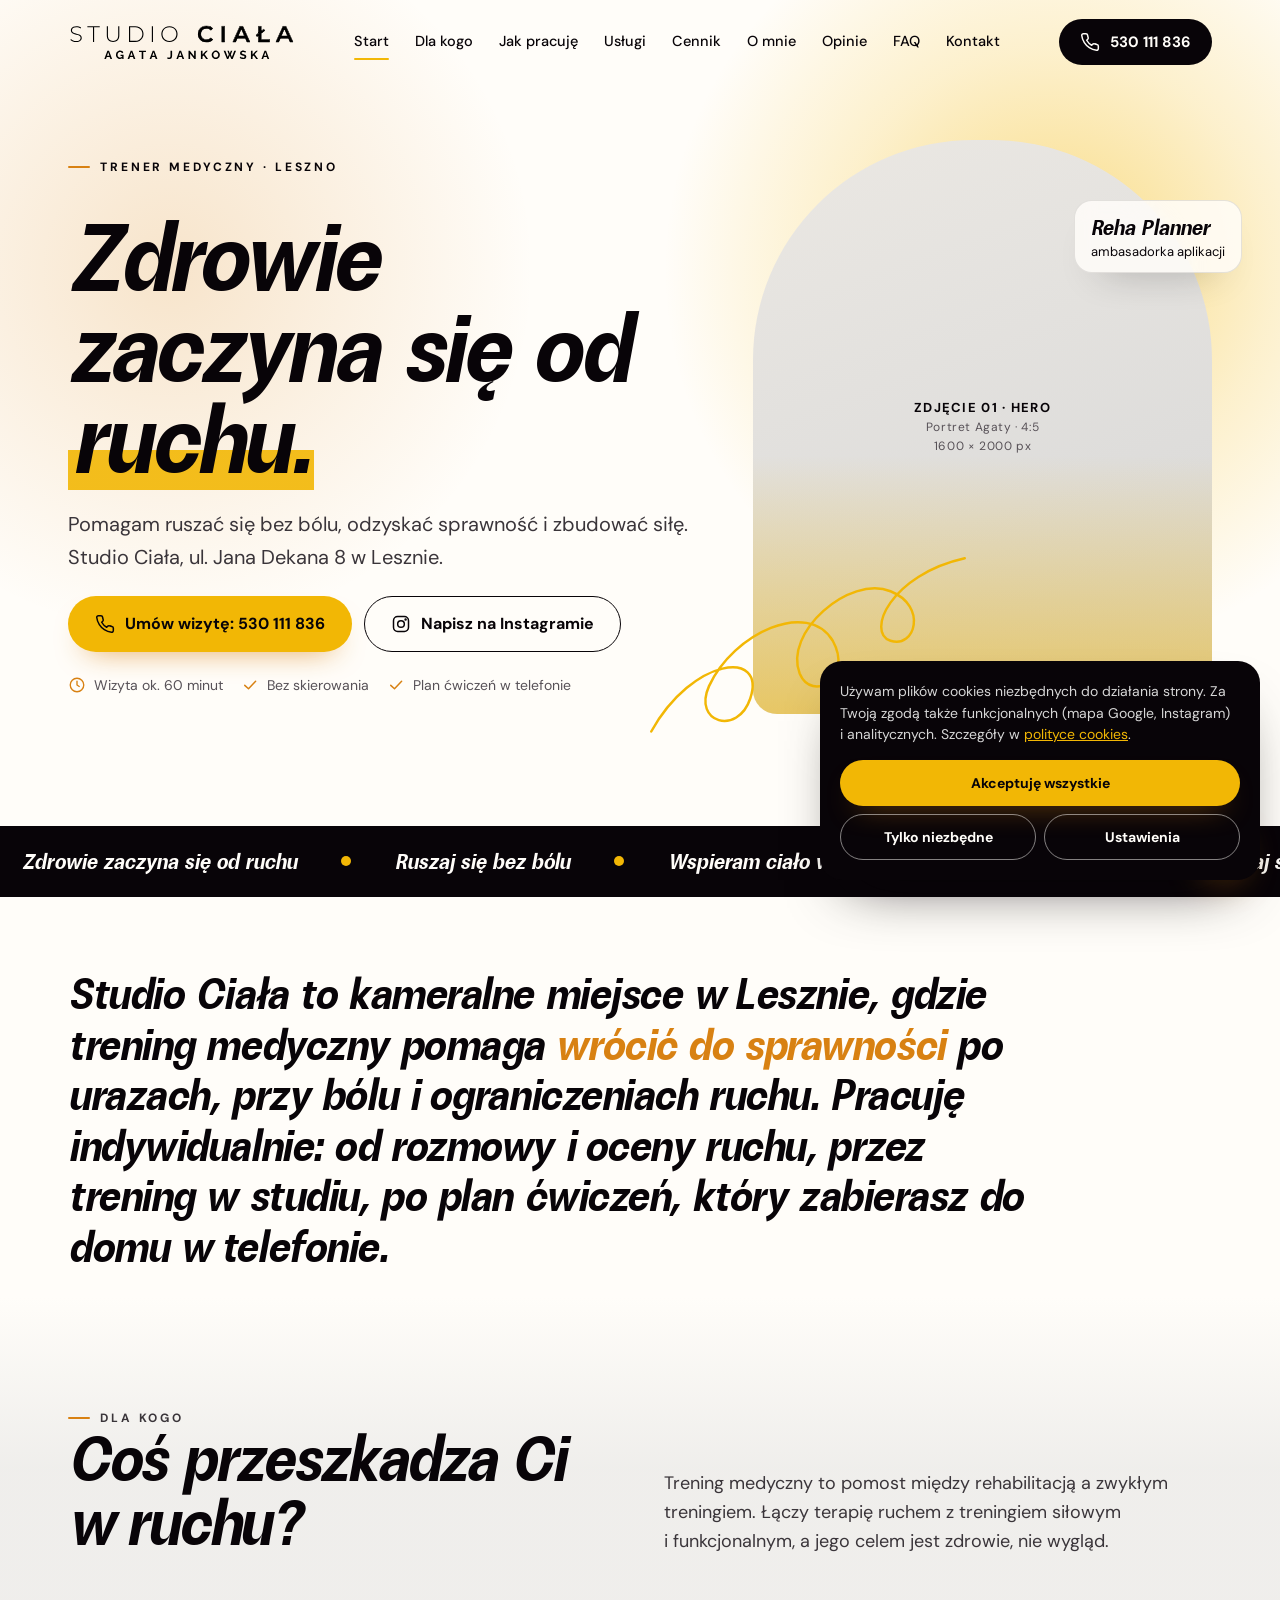
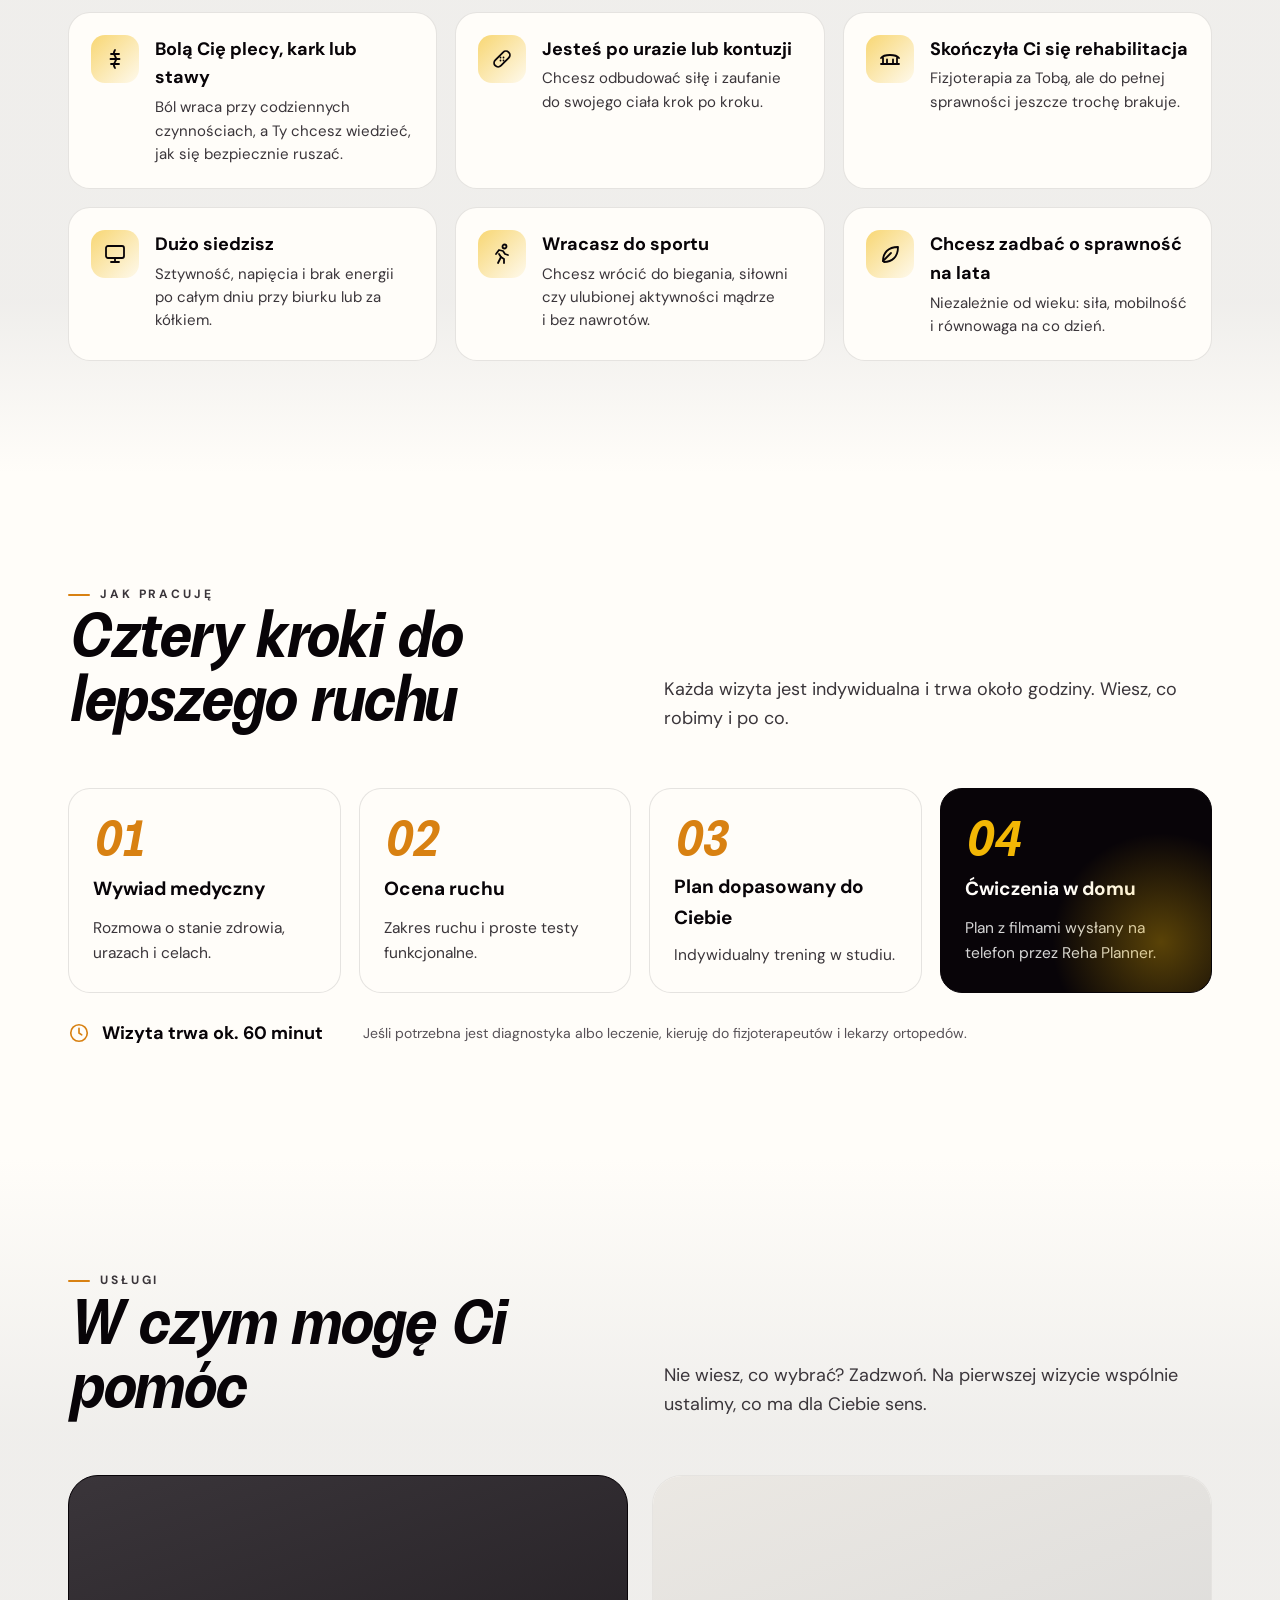
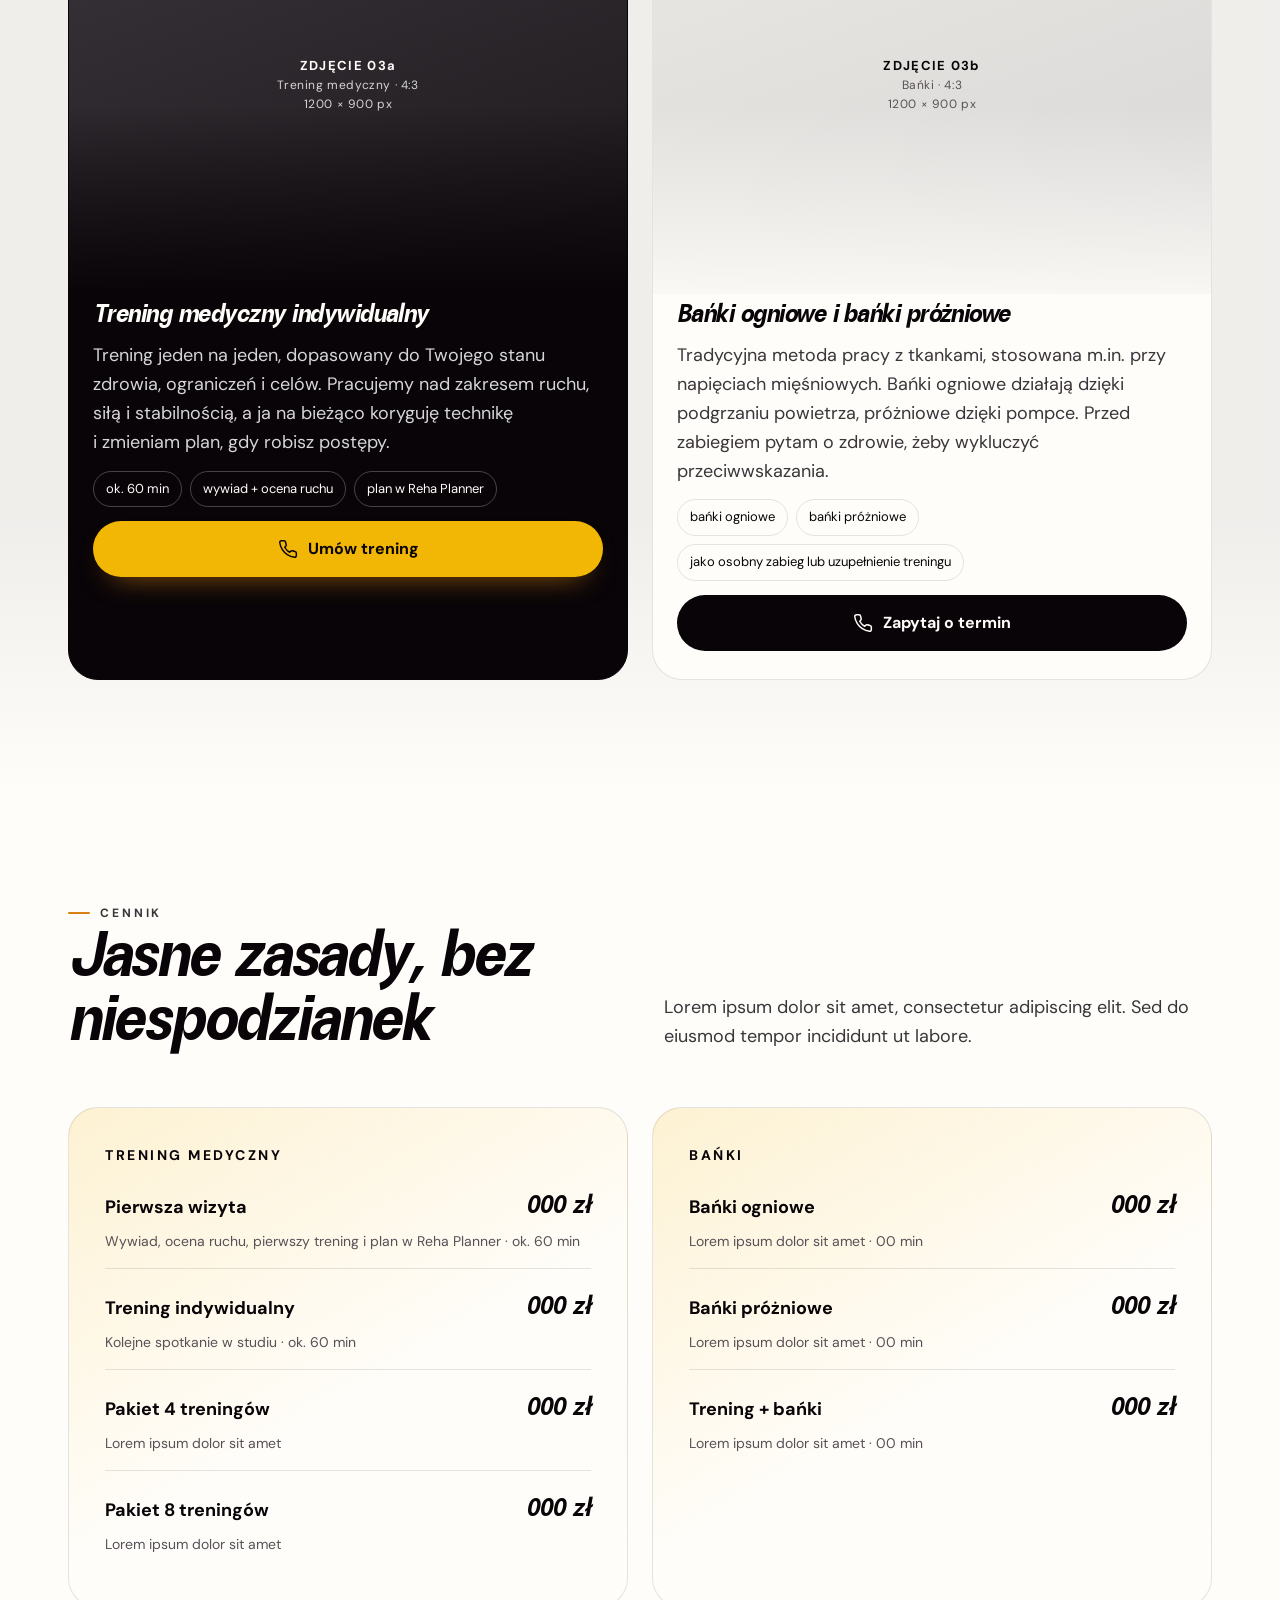
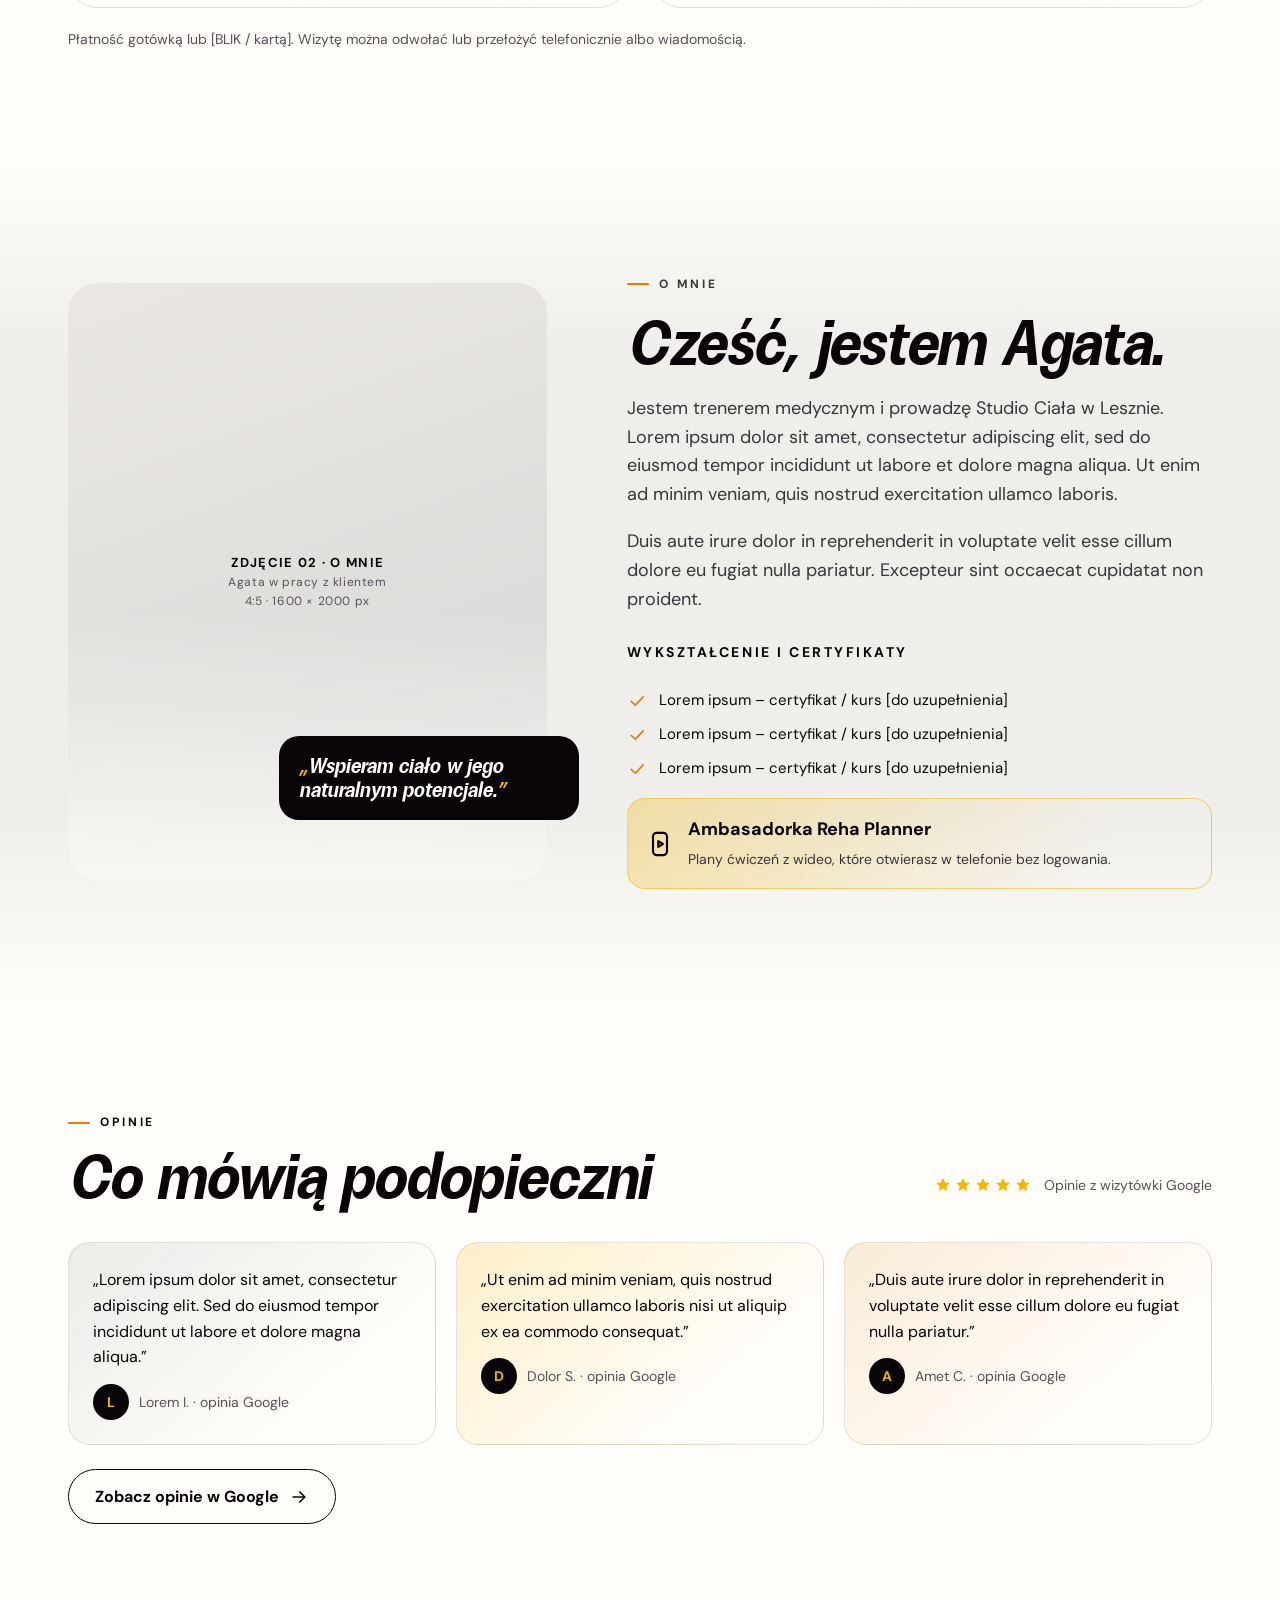
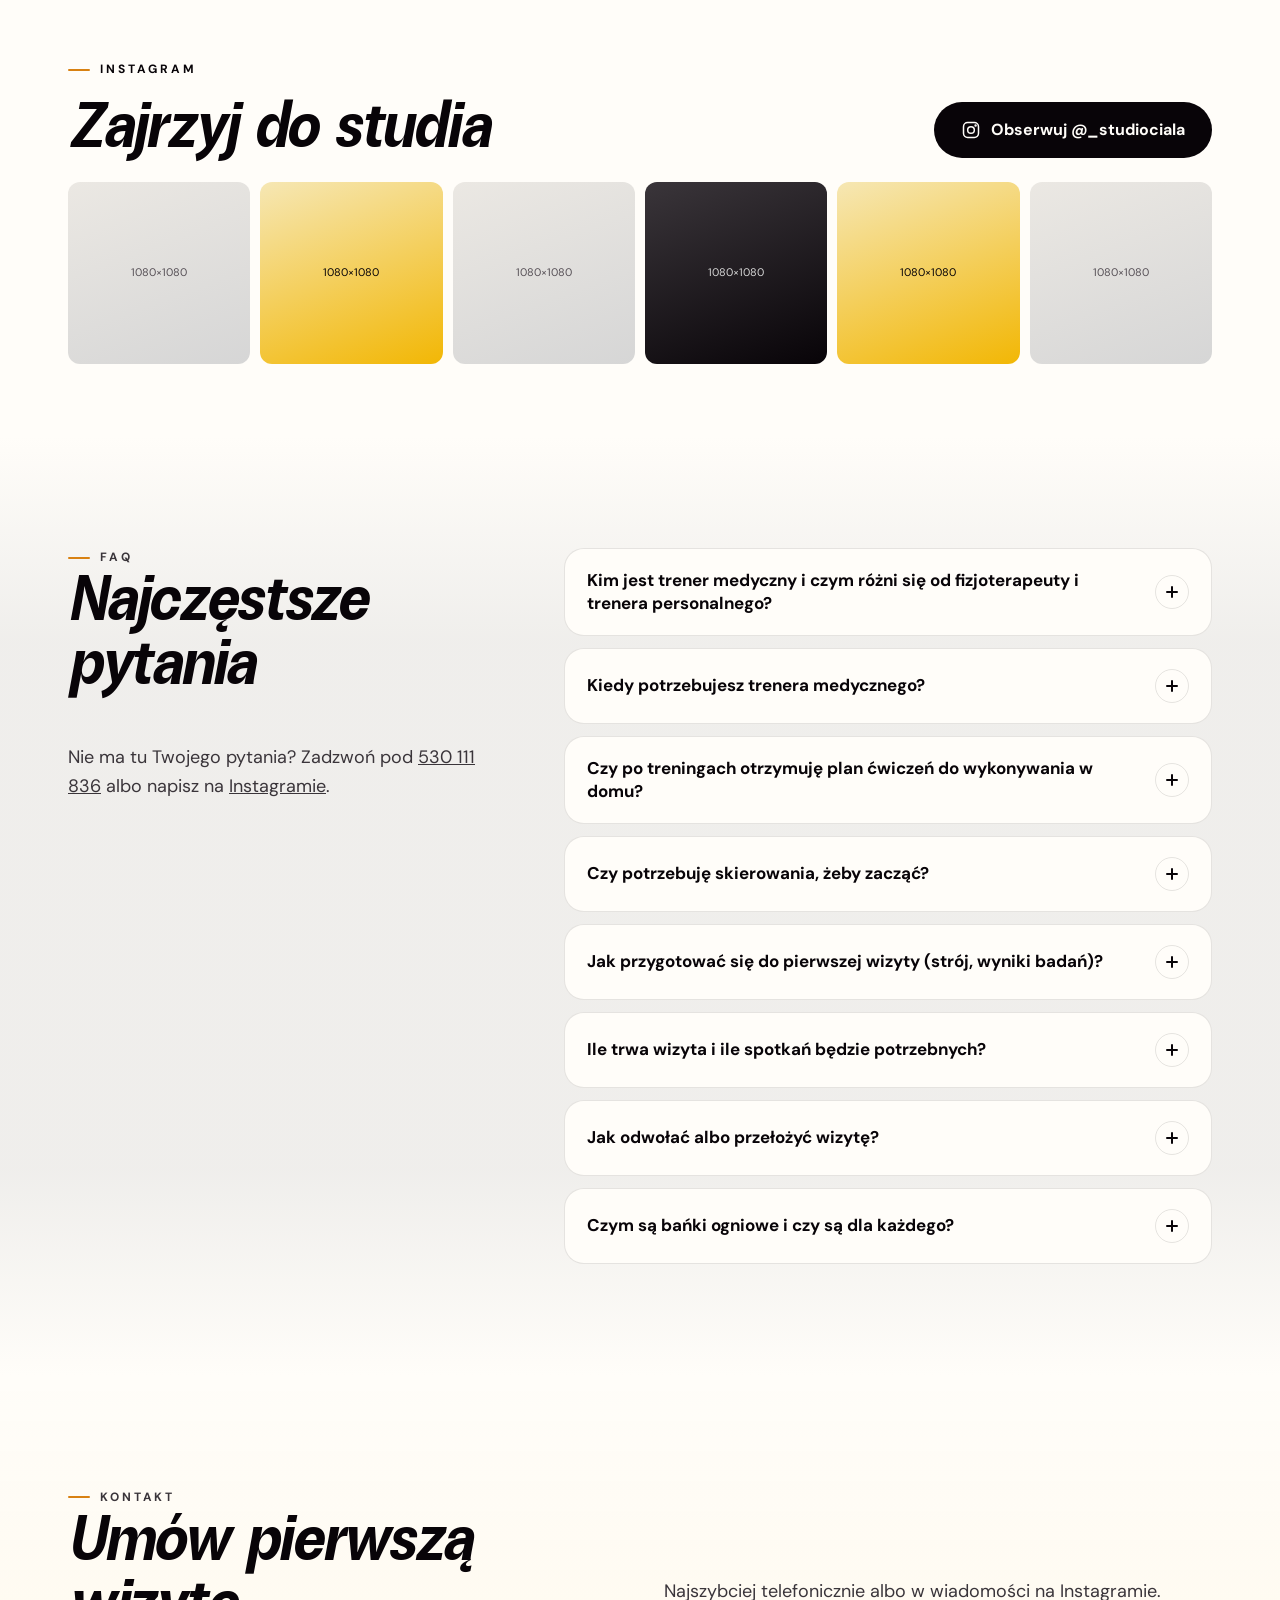
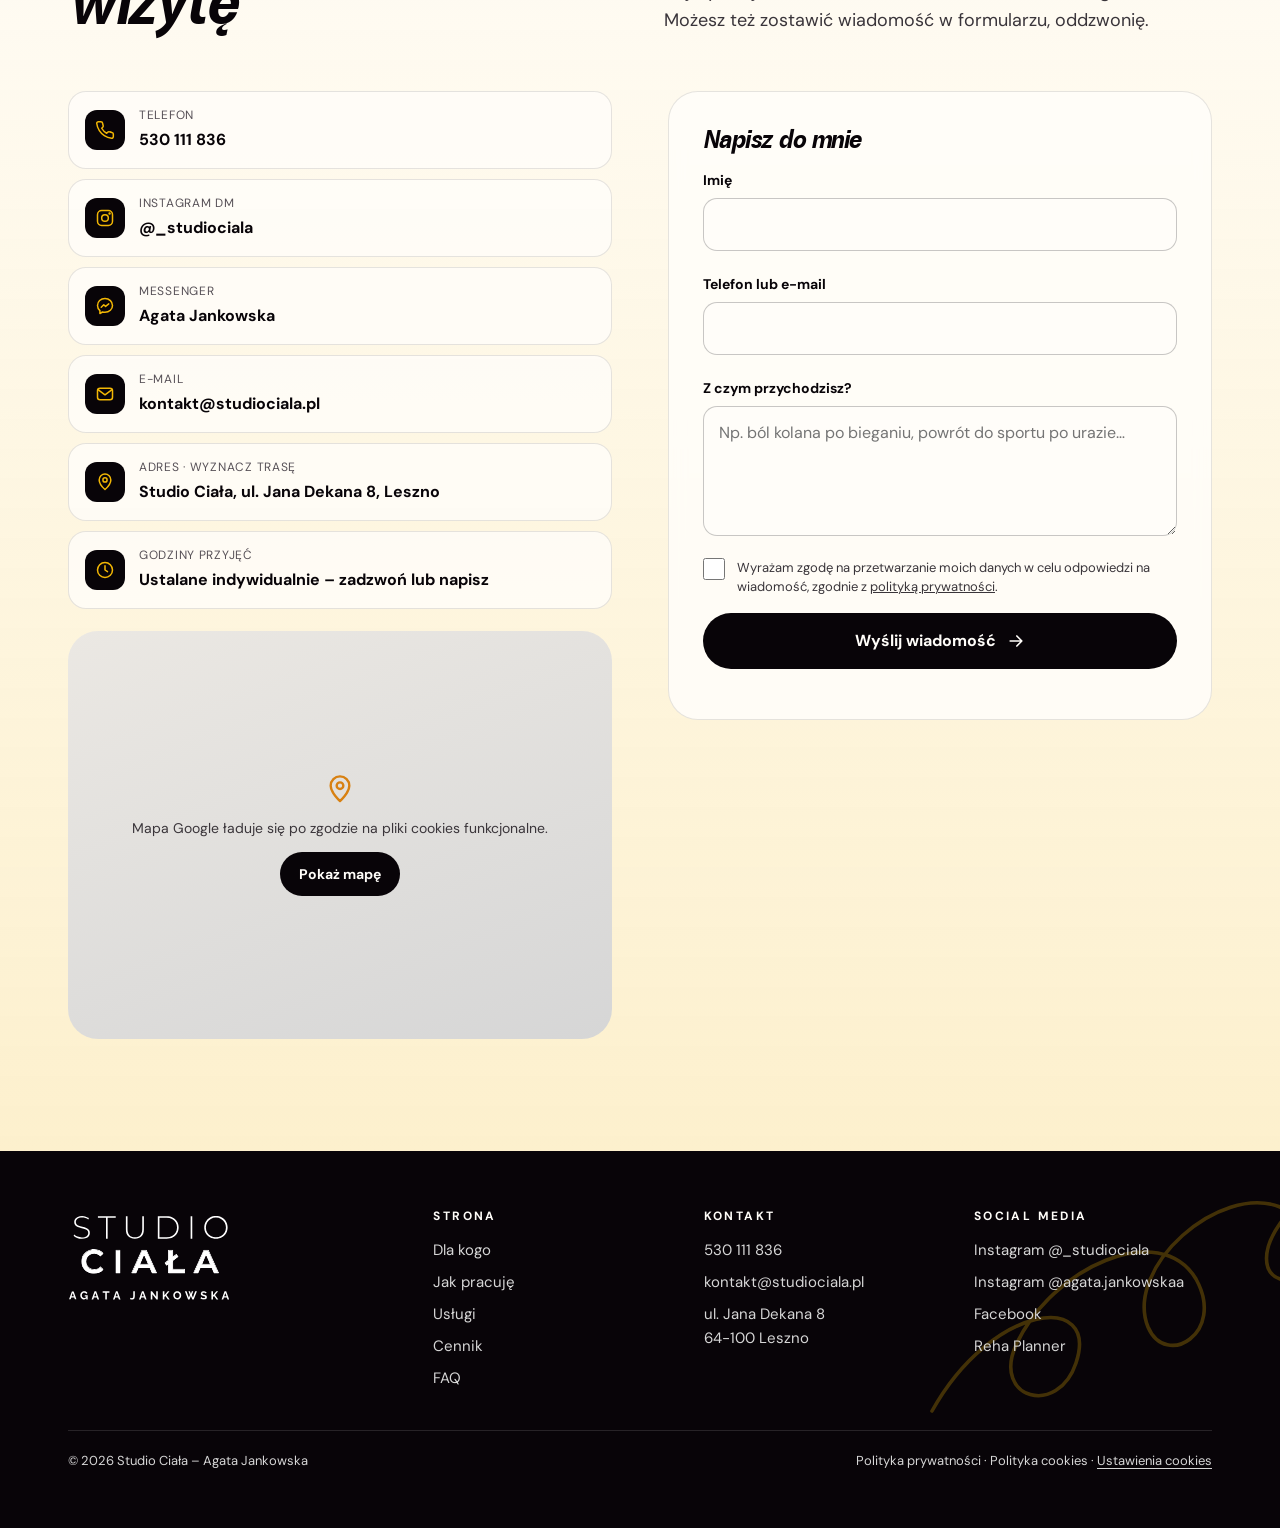
==== commit 930411a7: "Add files via upload" ====
--- a/index.html
+++ b/index.html
@@ -104,15 +104,15 @@
 <div class="mobile-menu" id="mobile-menu" aria-hidden="true">
   <nav aria-label="Menu mobilne">
     <ul>
-      <li><a href="#start">Start</a></li>
-      <li><a href="#dla-kogo">Dla kogo</a></li>
-      <li><a href="#jak-pracuje">Jak pracuję</a></li>
-      <li><a href="#uslugi">Usługi</a></li>
-      <li><a href="#cennik">Cennik</a></li>
-      <li><a href="#o-mnie">O mnie</a></li>
-      <li><a href="#opinie">Opinie</a></li>
-      <li><a href="#faq">FAQ</a></li>
-      <li><a href="#kontakt">Kontakt</a></li>
+      <li><a href="#start"><span>01</span>Start</a></li>
+      <li><a href="#dla-kogo"><span>02</span>Dla kogo</a></li>
+      <li><a href="#jak-pracuje"><span>03</span>Jak pracuję</a></li>
+      <li><a href="#uslugi"><span>04</span>Usługi</a></li>
+      <li><a href="#cennik"><span>05</span>Cennik</a></li>
+      <li><a href="#o-mnie"><span>06</span>O mnie</a></li>
+      <li><a href="#opinie"><span>07</span>Opinie</a></li>
+      <li><a href="#faq"><span>08</span>FAQ</a></li>
+      <li><a href="#kontakt"><span>09</span>Kontakt</a></li>
     </ul>
   </nav>
   <div class="btn-row">
@@ -136,6 +136,11 @@
         <a class="btn btn--yellow" href="tel:+48530111836"><svg aria-hidden="true"><use href="#i-phone"/></svg>Umów wizytę: 530 111 836</a>
         <a class="btn btn--ghost" href="https://ig.me/m/_studiociala" target="_blank" rel="noopener"><svg aria-hidden="true"><use href="#i-ig"/></svg>Napisz na Instagramie</a>
       </div>
+      <ul class="hero__meta rise d4">
+        <li><svg aria-hidden="true"><use href="#i-clock"/></svg>Wizyta ok. 60 minut</li>
+        <li><svg aria-hidden="true"><use href="#i-check"/></svg>Bez skierowania</li>
+        <li><svg aria-hidden="true"><use href="#i-check"/></svg>Plan ćwiczeń w telefonie</li>
+      </ul>
     </div>
     <div class="hero__media rise d2">
       <svg class="hero__swirl" aria-hidden="true" viewBox="0 0 400 300" fill="none" stroke="#f2b705" stroke-width="3" stroke-linecap="round"><path d="M10 250C60 160 150 150 130 210c-15 45-70 30-50-15 30-65 120-105 150-55 25 45-25 75-40 40-20-50 60-120 110-100 45 18 30 70 0 60-30-10 0-80 90-100"/></svg>
@@ -148,13 +153,11 @@
   </div>
 </section>
 
-<div class="facts" aria-label="Najważniejsze informacje">
-  <dl class="wrap facts__in">
-    <div class="facts__item reveal"><dt>Gdzie</dt><dd>ul. Jana Dekana 8, Leszno</dd></div>
-    <div class="facts__item reveal" data-delay="1"><dt>Ile trwa wizyta</dt><dd>ok. 60 minut</dd></div>
-    <div class="facts__item reveal" data-delay="2"><dt>Skierowanie</dt><dd>niepotrzebne</dd></div>
-    <div class="facts__item reveal" data-delay="3"><dt>Między wizytami</dt><dd>plan ćwiczeń w telefonie</dd></div>
-  </dl>
+<div class="motto" aria-hidden="true">
+  <div class="motto__track">
+    <span>Zdrowie zaczyna się od ruchu</span><span>Ruszaj się bez bólu</span><span>Wspieram ciało w jego naturalnym potencjale</span><span>Odzyskaj sprawność i zbuduj siłę</span>
+    <span>Zdrowie zaczyna się od ruchu</span><span>Ruszaj się bez bólu</span><span>Wspieram ciało w jego naturalnym potencjale</span><span>Odzyskaj sprawność i zbuduj siłę</span>
+  </div>
 </div>
 
 <!-- ============ O STUDIU ============ -->
@@ -174,13 +177,13 @@
       </div>
       <p class="reveal" data-delay="1">Trening medyczny to pomost między rehabilitacją a&#160;zwykłym treningiem. Łączy terapię ruchem z&#160;treningiem siłowym i&#160;funkcjonalnym, a&#160;jego celem jest zdrowie, nie wygląd.</p>
     </div>
-    <ul class="who">
-      <li class="who__item reveal"><h3>Bolą Cię plecy, kark lub stawy</h3><p>Ból wraca przy codziennych czynnościach, a&#160;Ty chcesz wiedzieć, jak się bezpiecznie ruszać.</p></li>
-      <li class="who__item reveal" data-delay="1"><h3>Jesteś po urazie lub kontuzji</h3><p>Chcesz odbudować siłę i&#160;zaufanie do swojego ciała krok po kroku.</p></li>
-      <li class="who__item reveal"><h3>Skończyła Ci się rehabilitacja</h3><p>Fizjoterapia za Tobą, ale do pełnej sprawności jeszcze trochę brakuje.</p></li>
-      <li class="who__item reveal" data-delay="1"><h3>Dużo siedzisz</h3><p>Sztywność, napięcia i&#160;brak energii po całym dniu przy biurku lub za kółkiem.</p></li>
-      <li class="who__item reveal"><h3>Wracasz do sportu</h3><p>Chcesz wrócić do biegania, siłowni czy ulubionej aktywności mądrze i&#160;bez nawrotów.</p></li>
-      <li class="who__item reveal" data-delay="1"><h3>Chcesz zadbać o&#160;sprawność na lata</h3><p>Niezależnie od wieku: siła, mobilność i&#160;równowaga na co dzień.</p></li>
+    <ul class="for-whom__list">
+      <li class="for-whom__item reveal"><span class="for-whom__icon"><svg aria-hidden="true"><use href="#i-back"/></svg></span><div><h3>Bolą Cię plecy, kark lub stawy</h3><p>Ból wraca przy codziennych czynnościach, a&#160;Ty chcesz wiedzieć, jak się bezpiecznie ruszać.</p></div></li>
+      <li class="for-whom__item reveal" data-delay="1"><span class="for-whom__icon"><svg aria-hidden="true"><use href="#i-bandage"/></svg></span><div><h3>Jesteś po urazie lub kontuzji</h3><p>Chcesz odbudować siłę i&#160;zaufanie do swojego ciała krok po kroku.</p></div></li>
+      <li class="for-whom__item reveal" data-delay="2"><span class="for-whom__icon"><svg aria-hidden="true"><use href="#i-bridge"/></svg></span><div><h3>Skończyła Ci się rehabilitacja</h3><p>Fizjoterapia za Tobą, ale do pełnej sprawności jeszcze trochę brakuje.</p></div></li>
+      <li class="for-whom__item reveal"><span class="for-whom__icon"><svg aria-hidden="true"><use href="#i-desk"/></svg></span><div><h3>Dużo siedzisz</h3><p>Sztywność, napięcia i&#160;brak energii po całym dniu przy biurku lub za kółkiem.</p></div></li>
+      <li class="for-whom__item reveal" data-delay="1"><span class="for-whom__icon"><svg aria-hidden="true"><use href="#i-run"/></svg></span><div><h3>Wracasz do sportu</h3><p>Chcesz wrócić do biegania, siłowni czy ulubionej aktywności mądrze i&#160;bez nawrotów.</p></div></li>
+      <li class="for-whom__item reveal" data-delay="2"><span class="for-whom__icon"><svg aria-hidden="true"><use href="#i-leaf"/></svg></span><div><h3>Chcesz zadbać o&#160;sprawność na lata</h3><p>Niezależnie od wieku: siła, mobilność i&#160;równowaga na co dzień.</p></div></li>
     </ul>
   </div>
 </section>
@@ -195,13 +198,16 @@
       </div>
       <p class="reveal" data-delay="1">Każda wizyta jest indywidualna i&#160;trwa około godziny. Wiesz, co robimy i&#160;po co.</p>
     </div>
-    <ol class="steps reveal">
-      <li class="step"><h3>Wywiad medyczny</h3><p>Rozmowa o&#160;stanie zdrowia, urazach i&#160;celach.</p></li>
-      <li class="step"><h3>Ocena ruchu</h3><p>Zakres ruchu i&#160;proste testy funkcjonalne.</p></li>
-      <li class="step"><h3>Plan dopasowany do Ciebie</h3><p>Indywidualny trening w&#160;studiu.</p></li>
-      <li class="step"><h3>Ćwiczenia w&#160;domu</h3><p>Plan z&#160;filmami wysłany na telefon przez <a href="https://rehaplanner.com/" target="_blank" rel="noopener">Reha Planner</a>.</p></li>
+    <ol class="steps">
+      <li class="step reveal"><span class="step__num" aria-hidden="true">01</span><h3>Wywiad medyczny</h3><p>Rozmowa o&#160;stanie zdrowia, urazach i&#160;celach.</p></li>
+      <li class="step reveal" data-delay="1"><span class="step__num" aria-hidden="true">02</span><h3>Ocena ruchu</h3><p>Zakres ruchu i&#160;proste testy funkcjonalne.</p></li>
+      <li class="step reveal" data-delay="2"><span class="step__num" aria-hidden="true">03</span><h3>Plan dopasowany do Ciebie</h3><p>Indywidualny trening w&#160;studiu.</p></li>
+      <li class="step step--rp reveal" data-delay="3"><span class="step__num" aria-hidden="true">04</span><h3>Ćwiczenia w&#160;domu</h3><p>Plan z&#160;filmami wysłany na telefon przez Reha Planner.</p></li>
     </ol>
-    <p class="steps__note">Jeśli potrzebna jest diagnostyka albo leczenie, kieruję do fizjoterapeutów i&#160;lekarzy ortopedów.</p>
+    <div class="steps__foot">
+      <p class="steps__time"><svg aria-hidden="true"><use href="#i-clock"/></svg>Wizyta trwa ok. 60 minut</p>
+      <p class="steps__note">Jeśli potrzebna jest diagnostyka albo leczenie, kieruję do fizjoterapeutów i&#160;lekarzy ortopedów.</p>
+    </div>
   </div>
 </section>
 
@@ -312,11 +318,9 @@
     </div>
     <!-- Tu wpinamy widget opinii z Google (np. Elfsight / Trustindex) po założeniu wizytówki. Poniższe karty to placeholdery. -->
     <div class="reviews">
-      <figure class="review review--main reveal"><blockquote>Lorem ipsum dolor sit amet, consectetur adipiscing elit. Sed do eiusmod tempor incididunt ut labore et dolore magna aliqua.</blockquote><figcaption><span><b>Lorem I.</b> · opinia z Google</span></figcaption></figure>
-      <div class="reviews__side">
-        <figure class="review reveal" data-delay="1"><blockquote>Ut enim ad minim veniam, quis nostrud exercitation ullamco laboris nisi ut aliquip ex ea commodo consequat.</blockquote><figcaption><span><b>Dolor S.</b> · opinia z Google</span></figcaption></figure>
-        <figure class="review reveal" data-delay="2"><blockquote>Duis aute irure dolor in reprehenderit in voluptate velit esse cillum dolore eu fugiat nulla pariatur.</blockquote><figcaption><span><b>Amet C.</b> · opinia z Google</span></figcaption></figure>
-      </div>
+      <figure class="review reveal"><blockquote>„Lorem ipsum dolor sit amet, consectetur adipiscing elit. Sed do eiusmod tempor incididunt ut labore et dolore magna aliqua.”</blockquote><figcaption><span class="avatar" aria-hidden="true">L</span>Lorem I. · opinia Google</figcaption></figure>
+      <figure class="review reveal" data-delay="1"><blockquote>„Ut enim ad minim veniam, quis nostrud exercitation ullamco laboris nisi ut aliquip ex ea commodo consequat.”</blockquote><figcaption><span class="avatar" aria-hidden="true">D</span>Dolor S. · opinia Google</figcaption></figure>
+      <figure class="review reveal" data-delay="2"><blockquote>„Duis aute irure dolor in reprehenderit in voluptate velit esse cillum dolore eu fugiat nulla pariatur.”</blockquote><figcaption><span class="avatar" aria-hidden="true">A</span>Amet C. · opinia Google</figcaption></figure>
     </div>
     <div class="reviews__cta">
       <a class="btn btn--ghost" href="https://www.google.com/search?q=Studio+Cia%C5%82a+Agata+Jankowska+Leszno" target="_blank" rel="noopener">Zobacz opinie w Google<svg aria-hidden="true"><use href="#i-arrow"/></svg></a>
--- a/css/style.css
+++ b/css/style.css
@@ -198,12 +198,13 @@
 .menu-open .mobile-menu { opacity: 1; visibility: visible; transform: none; transition-delay: 0s; }
 .mobile-menu ul { list-style: none; margin: 0; padding: 0; display: flex; flex-direction: column; }
 .mobile-menu li a {
-  display: block;
+  display: flex; align-items: baseline; gap: 14px;
   padding: 10px 0;
   font-family: var(--f-display); font-style: italic; font-size: 34px; line-height: 1.1;
   text-decoration: none;
   border-bottom: 1px solid var(--line);
 }
+.mobile-menu li a span { font-family: var(--f-body); font-style: normal; font-size: 12px; color: var(--orange); font-weight: 700; letter-spacing: .1em; }
 .mobile-menu .btn-row { position: relative; }
 .menu-open { overflow: hidden; }
 .menu-open .header { background: var(--cream); box-shadow: 0 1px 0 var(--line); }
@@ -246,6 +247,20 @@
 }
 .hero__badge b { display: block; font-family: var(--f-display); font-style: italic; font-size: 22px; }
 
+/* pasek motta */
+.motto {
+  background: var(--black);
+  color: var(--cream);
+  overflow: hidden;
+  padding-block: 18px;
+}
+.motto__track { display: flex; width: max-content; animation: marquee 38s linear infinite; }
+.motto__track span {
+  font-family: var(--f-display); font-style: italic; font-size: 22px; white-space: nowrap;
+  padding-inline: 22px; display: flex; align-items: center; gap: 44px;
+}
+.motto__track span::after { content: ""; width: 10px; height: 10px; border-radius: 50%; background: var(--yellow); }
+
 /* =========================================================
    O STUDIU (intro)
    ========================================================= */
@@ -260,11 +275,53 @@
 /* =========================================================
    DLA KOGO
    ========================================================= */
+.for-whom__list { list-style: none; margin: 0; padding: 0; display: grid; gap: 14px; }
+.for-whom__item {
+  display: flex; gap: 16px; align-items: flex-start;
+  background: var(--cream);
+  border: 1px solid var(--line);
+  border-radius: var(--radius);
+  padding: 22px;
+  transition: transform .35s var(--ease), box-shadow .35s;
+}
+.for-whom__item:hover { transform: translateY(-3px); box-shadow: 0 18px 40px -26px rgba(8, 4, 8, .35); }
+.for-whom__icon {
+  flex-shrink: 0; width: 48px; height: 48px; border-radius: 14px;
+  display: grid; place-items: center;
+  background: linear-gradient(135deg, rgba(242, 183, 5, .55), rgba(242, 183, 5, .05));
+}
+.for-whom__icon svg { width: 24px; height: 24px; }
+.for-whom__item h3 { margin: 0 0 4px; font-size: 18px; }
+.for-whom__item p { margin: 0; color: var(--ink-2); font-size: 15px; line-height: 1.55; }
 .bg-fade { background: linear-gradient(180deg, rgba(214, 214, 214, 0) 0%, rgba(214, 214, 214, .38) 22%, rgba(214, 214, 214, .38) 78%, rgba(214, 214, 214, 0) 100%); }
 
 /* =========================================================
    JAK PRACUJĘ
    ========================================================= */
+.steps { list-style: none; margin: 0; padding: 0; display: grid; gap: 14px; counter-reset: step; }
+.step {
+  position: relative;
+  background: var(--cream);
+  border-radius: var(--radius);
+  padding: 26px 24px 24px;
+  border: 1px solid var(--line);
+  display: grid; gap: 10px;
+}
+.step__num { font-family: var(--f-display); font-style: italic; font-size: 52px; line-height: .9; color: var(--orange); }
+.step h3 { margin: 0; font-size: 19px; }
+.step p { margin: 0; color: var(--ink-2); font-size: 15.5px; }
+.step--rp { background: var(--black); color: var(--cream); border-color: var(--black); overflow: hidden; }
+.step--rp p { color: var(--grey); }
+.step--rp .step__num { color: var(--yellow); }
+.step--rp::after {
+  content: ""; position: absolute; right: -60px; bottom: -60px; width: 220px; height: 220px; border-radius: 50%;
+  background: radial-gradient(circle, rgba(242, 183, 5, .35), rgba(242, 183, 5, 0) 70%);
+}
+.steps__foot { display: grid; gap: 14px; margin-top: 26px; }
+.steps__time { display: flex; align-items: center; gap: 12px; font-weight: 700; margin: 0; }
+.steps__time svg { width: 22px; height: 22px; color: var(--orange); }
+.steps__note { margin: 0; font-size: 14px; color: var(--ink-3); max-width: 640px; }
+
 /* =========================================================
    USŁUGI
    ========================================================= */
@@ -350,6 +407,20 @@
 .g-rating { display: flex; align-items: center; gap: 12px; font-size: 14px; color: var(--ink-3); }
 .stars { display: flex; gap: 2px; color: var(--yellow); }
 .stars svg { width: 18px; height: 18px; }
+.reviews { display: grid; gap: 16px; }
+.review {
+  margin: 0;
+  border-radius: var(--radius);
+  padding: 24px;
+  border: 1px solid var(--line);
+  background: linear-gradient(140deg, rgba(214, 214, 214, .45), rgba(214, 214, 214, 0) 70%);
+  display: flex; flex-direction: column; gap: 14px;
+}
+.review:nth-child(2) { background: linear-gradient(140deg, rgba(242, 183, 5, .2), rgba(242, 183, 5, 0) 70%); }
+.review:nth-child(3) { background: linear-gradient(140deg, rgba(216, 129, 18, .14), rgba(216, 129, 18, 0) 70%); }
+.review blockquote { margin: 0; font-size: 16px; line-height: 1.6; }
+.review figcaption { display: flex; align-items: center; gap: 10px; font-size: 14px; color: var(--ink-3); }
+.review .avatar { width: 36px; height: 36px; border-radius: 50%; background: var(--black); color: var(--yellow); display: grid; place-items: center; font-weight: 700; }
 .reviews__cta { display: flex; flex-direction: column; gap: 12px; margin-top: 24px; }
 
 .insta { padding-block: 24px 72px; }
@@ -558,101 +629,6 @@
 .switch input:focus-visible + i { outline: 3px solid var(--orange); outline-offset: 2px; }
 .modal__btns { display: grid; gap: 8px; }
 
-/* ---------- pas z faktami pod hero ---------- */
-.facts { border-block: 1px solid var(--line); }
-.facts__in { margin: 0 auto; display: grid; grid-template-columns: repeat(2, minmax(0, 1fr)); }
-.facts__item { padding: 20px 16px 20px 0; border-bottom: 1px solid var(--line); }
-.facts__item:nth-child(odd) { border-right: 1px solid var(--line); }
-.facts__item:nth-child(even) { padding-left: 16px; }
-.facts__item:nth-last-child(-n+2) { border-bottom: 0; }
-.facts dt { font-size: 11px; font-weight: 700; letter-spacing: .18em; text-transform: uppercase; color: var(--ink-3); margin-bottom: 6px; }
-.facts dd { margin: 0; font-size: 16px; font-weight: 500; line-height: 1.35; }
-
-/* ---------- dla kogo: lista redakcyjna ---------- */
-.who { list-style: none; margin: 0; padding: 0; border-top: 1px solid rgba(8, 4, 8, .18); }
-.who__item {
-  position: relative;
-  display: grid; gap: 6px;
-  padding: 22px 0 22px 0;
-  border-bottom: 1px solid rgba(8, 4, 8, .18);
-}
-.who__item h3 {
-  margin: 0;
-  font-family: var(--f-display); font-style: italic; font-weight: 700;
-  font-size: 26px; line-height: 1.05; letter-spacing: -.01em;
-  transition: transform .45s var(--ease);
-}
-.who__item p { margin: 0; color: var(--ink-2); font-size: 16px; max-width: 520px; }
-.who__item::before {
-  content: ""; position: absolute; left: 0; bottom: -1px; height: 2px; width: 100%;
-  background: var(--yellow); transform: scaleX(0); transform-origin: left;
-  transition: transform .6s var(--ease);
-}
-.who__item:hover::before { transform: scaleX(1); }
-
-/* ---------- jak pracuję: oś z linią postępu ---------- */
-.steps {
-  list-style: none; margin: 0; padding: 0 0 0 28px;
-  position: relative;
-  display: grid; gap: 34px;
-}
-.steps::before, .steps::after {
-  content: ""; position: absolute; left: 5px; top: 8px; bottom: 8px; width: 2px; border-radius: 2px;
-}
-.steps::before { background: rgba(8, 4, 8, .12); }
-.steps::after { background: var(--yellow); transform: scaleY(0); transform-origin: top; transition: transform 1.6s var(--ease) .2s; }
-.steps.in::after { transform: scaleY(1); }
-.step { position: relative; }
-.step::before {
-  content: ""; position: absolute; left: -28px; top: 7px; width: 12px; height: 12px; border-radius: 50%;
-  background: var(--cream); border: 2px solid var(--black); z-index: 1;
-}
-.step h3 { margin: 0 0 6px; font-size: 20px; line-height: 1.25; }
-.step p { margin: 0; color: var(--ink-2); font-size: 16px; }
-.step a { color: var(--black); text-decoration-color: var(--yellow); text-decoration-thickness: 2px; text-underline-offset: 3px; }
-.steps__note { margin: 36px 0 0; padding-top: 18px; border-top: 1px solid var(--line); font-size: 14px; color: var(--ink-3); max-width: 640px; }
-
-/* ---------- opinie: cytaty bez kafli ---------- */
-.reviews { display: grid; gap: 36px; }
-.review { margin: 0; display: flex; flex-direction: column; gap: 14px; }
-.review blockquote { margin: 0; font-size: 17px; line-height: 1.6; color: var(--ink-2); }
-.review figcaption { font-size: 14px; color: var(--ink-3); display: flex; align-items: center; gap: 10px; }
-.review figcaption::before { content: ""; width: 24px; height: 2px; background: var(--orange); border-radius: 2px; }
-.review figcaption b { color: var(--black); }
-.review--main { position: relative; padding-top: 48px; }
-.review--main::before {
-  content: "„"; position: absolute; top: -78px; left: -4px;
-  font-family: var(--f-display); font-style: italic; font-size: 120px; line-height: 1; color: var(--yellow);
-}
-.review--main blockquote {
-  font-family: var(--f-display); font-style: italic; font-weight: 700;
-  font-size: clamp(26px, 6vw, 40px); line-height: 1.15; letter-spacing: -.01em; color: var(--black);
-}
-.reviews__side { display: grid; gap: 0; border-top: 1px solid rgba(8, 4, 8, .18); }
-.reviews__side .review { padding: 24px 0; border-bottom: 1px solid rgba(8, 4, 8, .18); }
-
-@media (min-width: 640px) {
-  .facts__in { grid-template-columns: repeat(4, minmax(0, 1fr)); }
-  .facts__item, .facts__item:nth-child(even) { padding: 24px 20px; border-bottom: 0; border-right: 1px solid var(--line); }
-  .facts__item:first-child { padding-left: 0; }
-  .facts__item:last-child { border-right: 0; }
-  .who { display: grid; grid-template-columns: repeat(2, minmax(0, 1fr)); column-gap: 48px; border-top: 0; }
-  .who__item:nth-child(-n+2) { border-top: 1px solid rgba(8, 4, 8, .18); }
-}
-@media (min-width: 1024px) {
-  .facts dd { font-size: 17px; }
-  .who__item { padding: 30px 0; grid-template-columns: 1fr; }
-  .who__item h3 { font-size: 32px; }
-  .who__item:hover h3 { transform: translateX(8px); }
-  .steps { padding: 30px 0 0; grid-template-columns: repeat(4, minmax(0, 1fr)); gap: 40px; }
-  .steps::before, .steps::after { left: 0; right: 0; top: 5px; bottom: auto; width: auto; height: 2px; }
-  .steps::after { transform: scaleX(0); transform-origin: left; }
-  .steps.in::after { transform: scaleX(1); }
-  .step::before { left: 0; top: -31px; }
-  .step h3 { font-size: 21px; }
-  .reviews { grid-template-columns: 1.25fr 1fr; gap: 80px; align-items: start; }
-}
-
 /* =========================================================
    ANIMACJE
    ========================================================= */
@@ -685,6 +661,9 @@
 @media (min-width: 640px) {
   :root { --gutter: 28px; }
   .btn-row { flex-direction: row; flex-wrap: wrap; }
+  .for-whom__list { grid-template-columns: repeat(2, minmax(0, 1fr)); }
+  .steps { grid-template-columns: repeat(2, minmax(0, 1fr)); }
+  .reviews { grid-template-columns: repeat(2, minmax(0, 1fr)); }
   .reviews__cta { flex-direction: row; }
   .insta__grid { grid-template-columns: repeat(6, minmax(0, 1fr)); gap: 10px; }
   .footer__grid { grid-template-columns: repeat(2, minmax(0, 1fr)); }
@@ -722,6 +701,9 @@
   .lead { font-size: 20px; }
 
   .section-head { grid-template-columns: 1fr 1fr; align-items: end; gap: 48px; margin-bottom: 56px; }
+  .for-whom__list { grid-template-columns: repeat(3, minmax(0, 1fr)); gap: 18px; }
+  .steps { grid-template-columns: repeat(4, minmax(0, 1fr)); gap: 18px; }
+  .steps__foot { grid-template-columns: auto 1fr; align-items: center; gap: 40px; }
   .services { grid-template-columns: repeat(2, minmax(0, 1fr)); gap: 24px; }
   .pricing { grid-template-columns: repeat(2, minmax(0, 1fr)); gap: 24px; }
   .price-card { padding: 36px; }
@@ -729,6 +711,7 @@
   .about__quote { left: auto; right: -32px; width: 300px; bottom: 40px; }
   .about__text { padding-top: 0; }
   .reviews__head { flex-direction: row; justify-content: space-between; align-items: flex-end; }
+  .reviews { grid-template-columns: repeat(3, minmax(0, 1fr)); gap: 20px; }
   .insta__head { flex-direction: row; justify-content: space-between; align-items: flex-end; }
   .faq-wrap { display: grid; grid-template-columns: .8fr 1.2fr; gap: 64px; align-items: start; }
   .faq-wrap .section-head { grid-template-columns: 1fr; position: sticky; top: calc(var(--header-h) + 32px); }
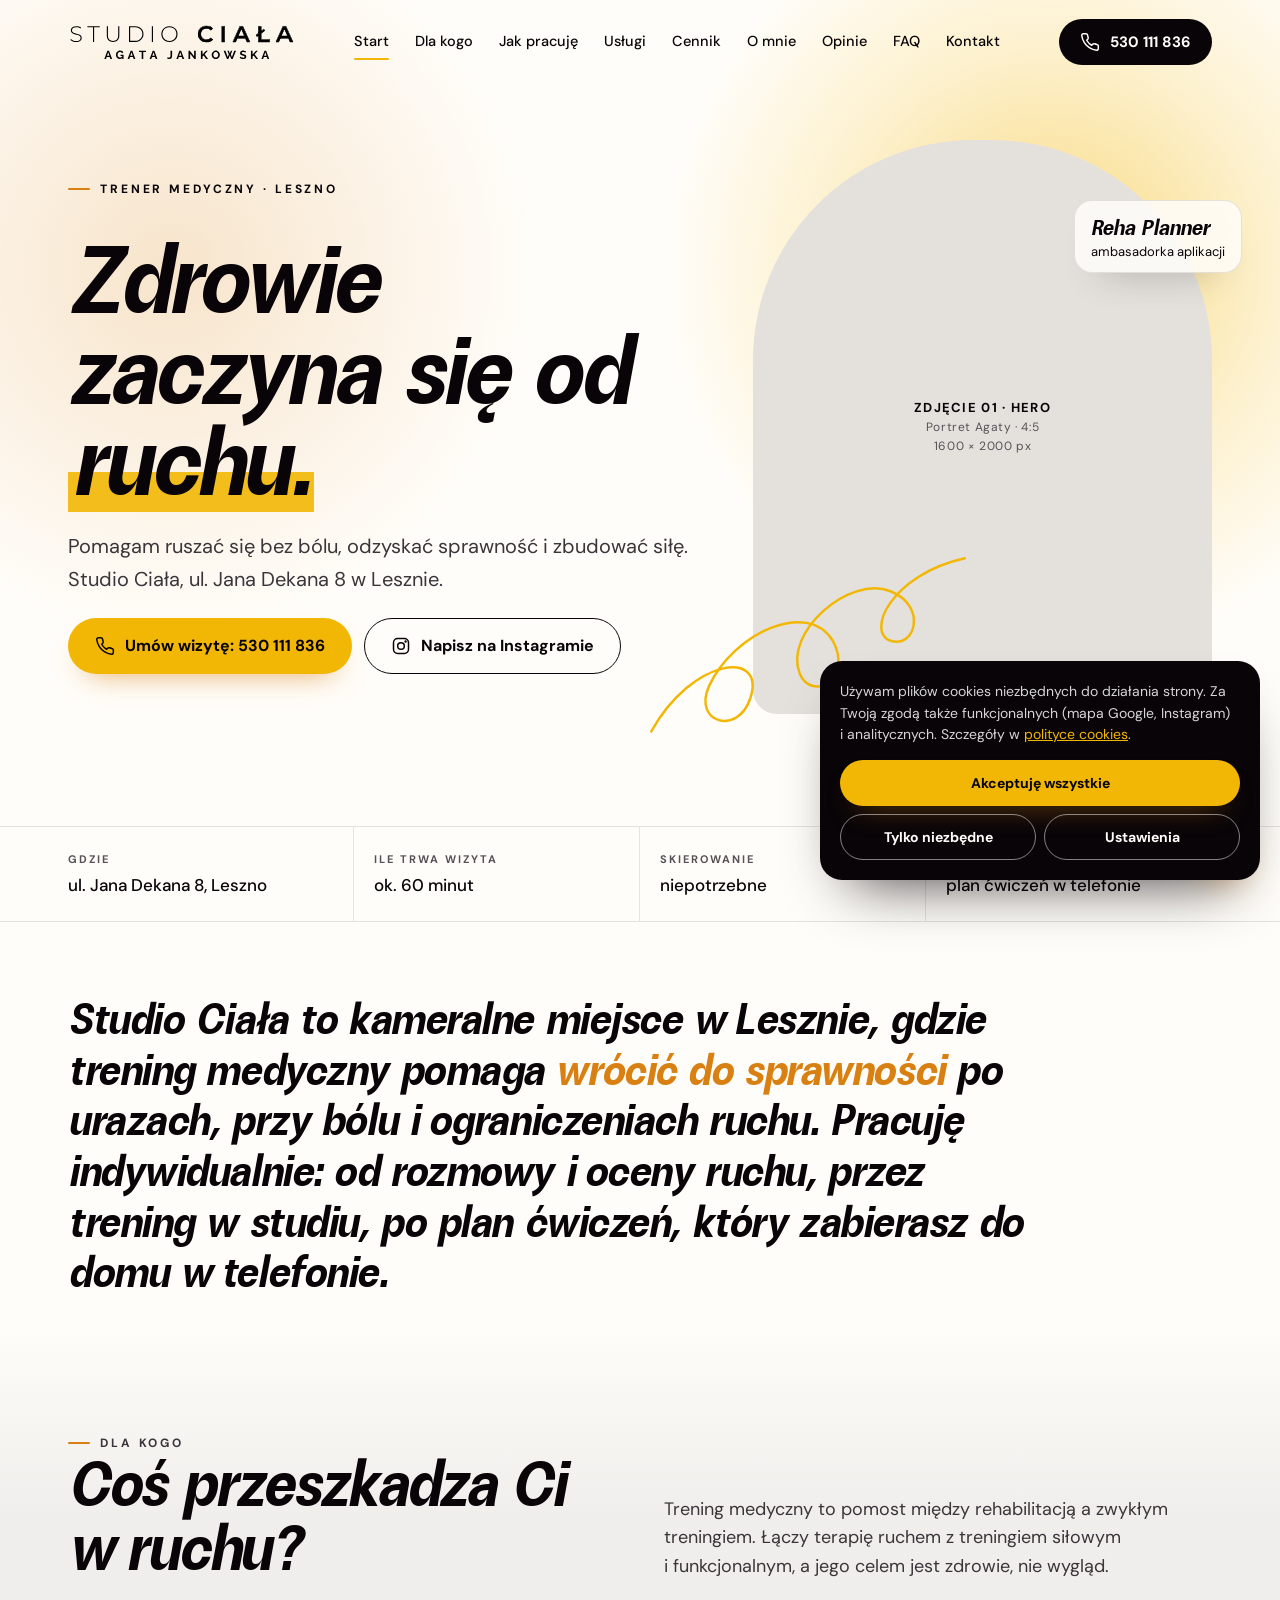
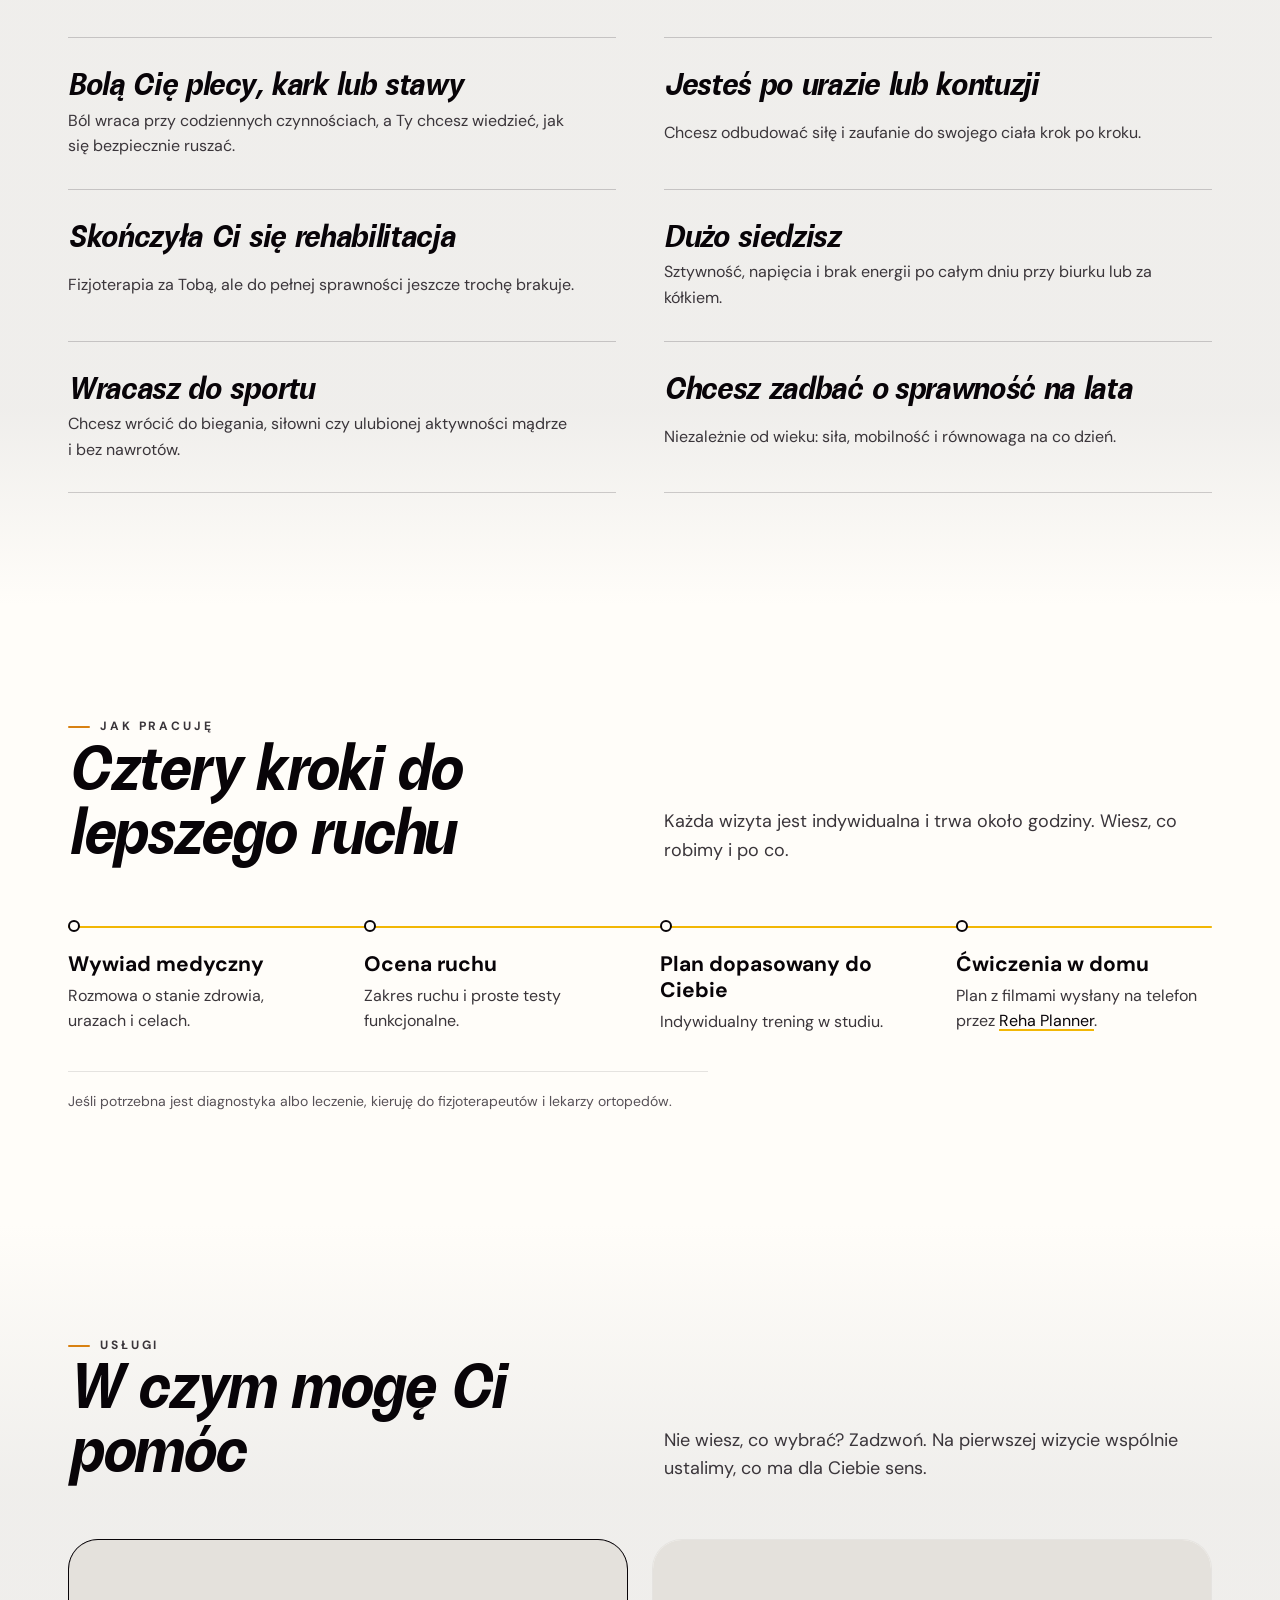
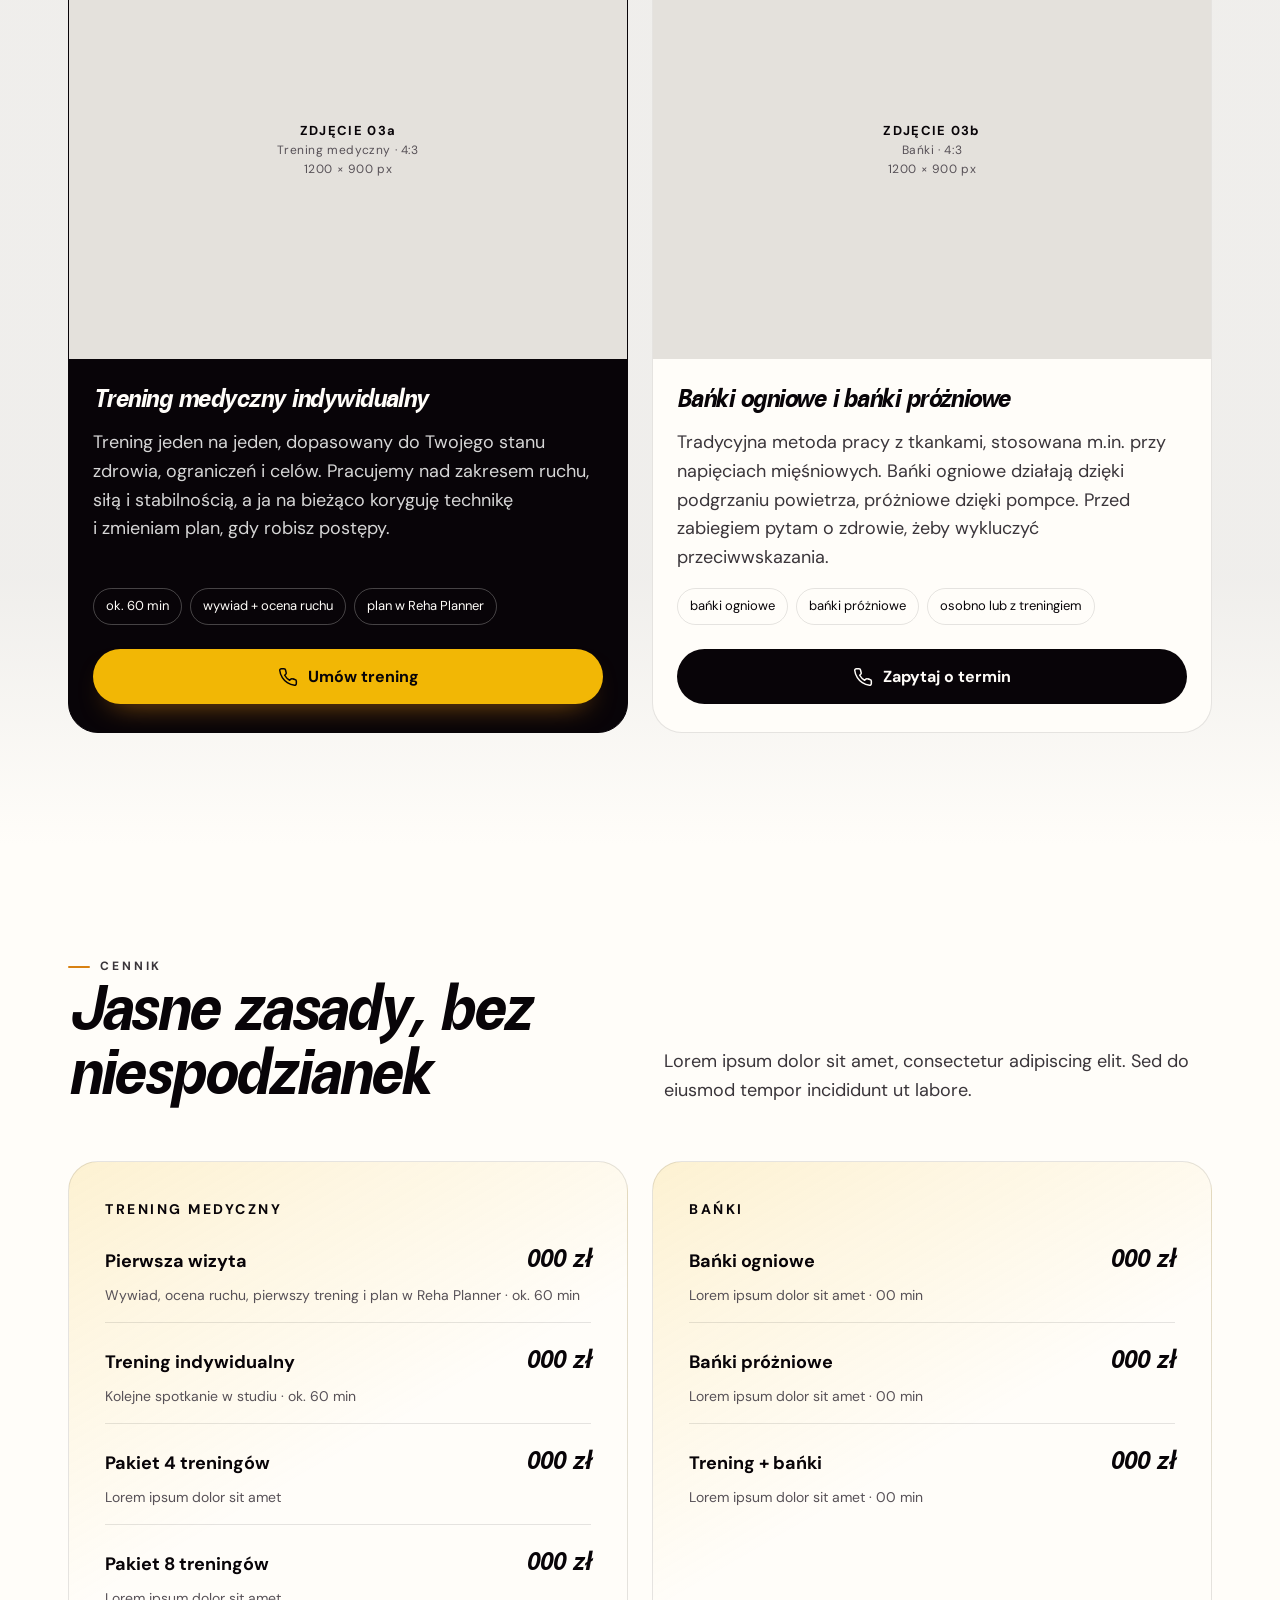
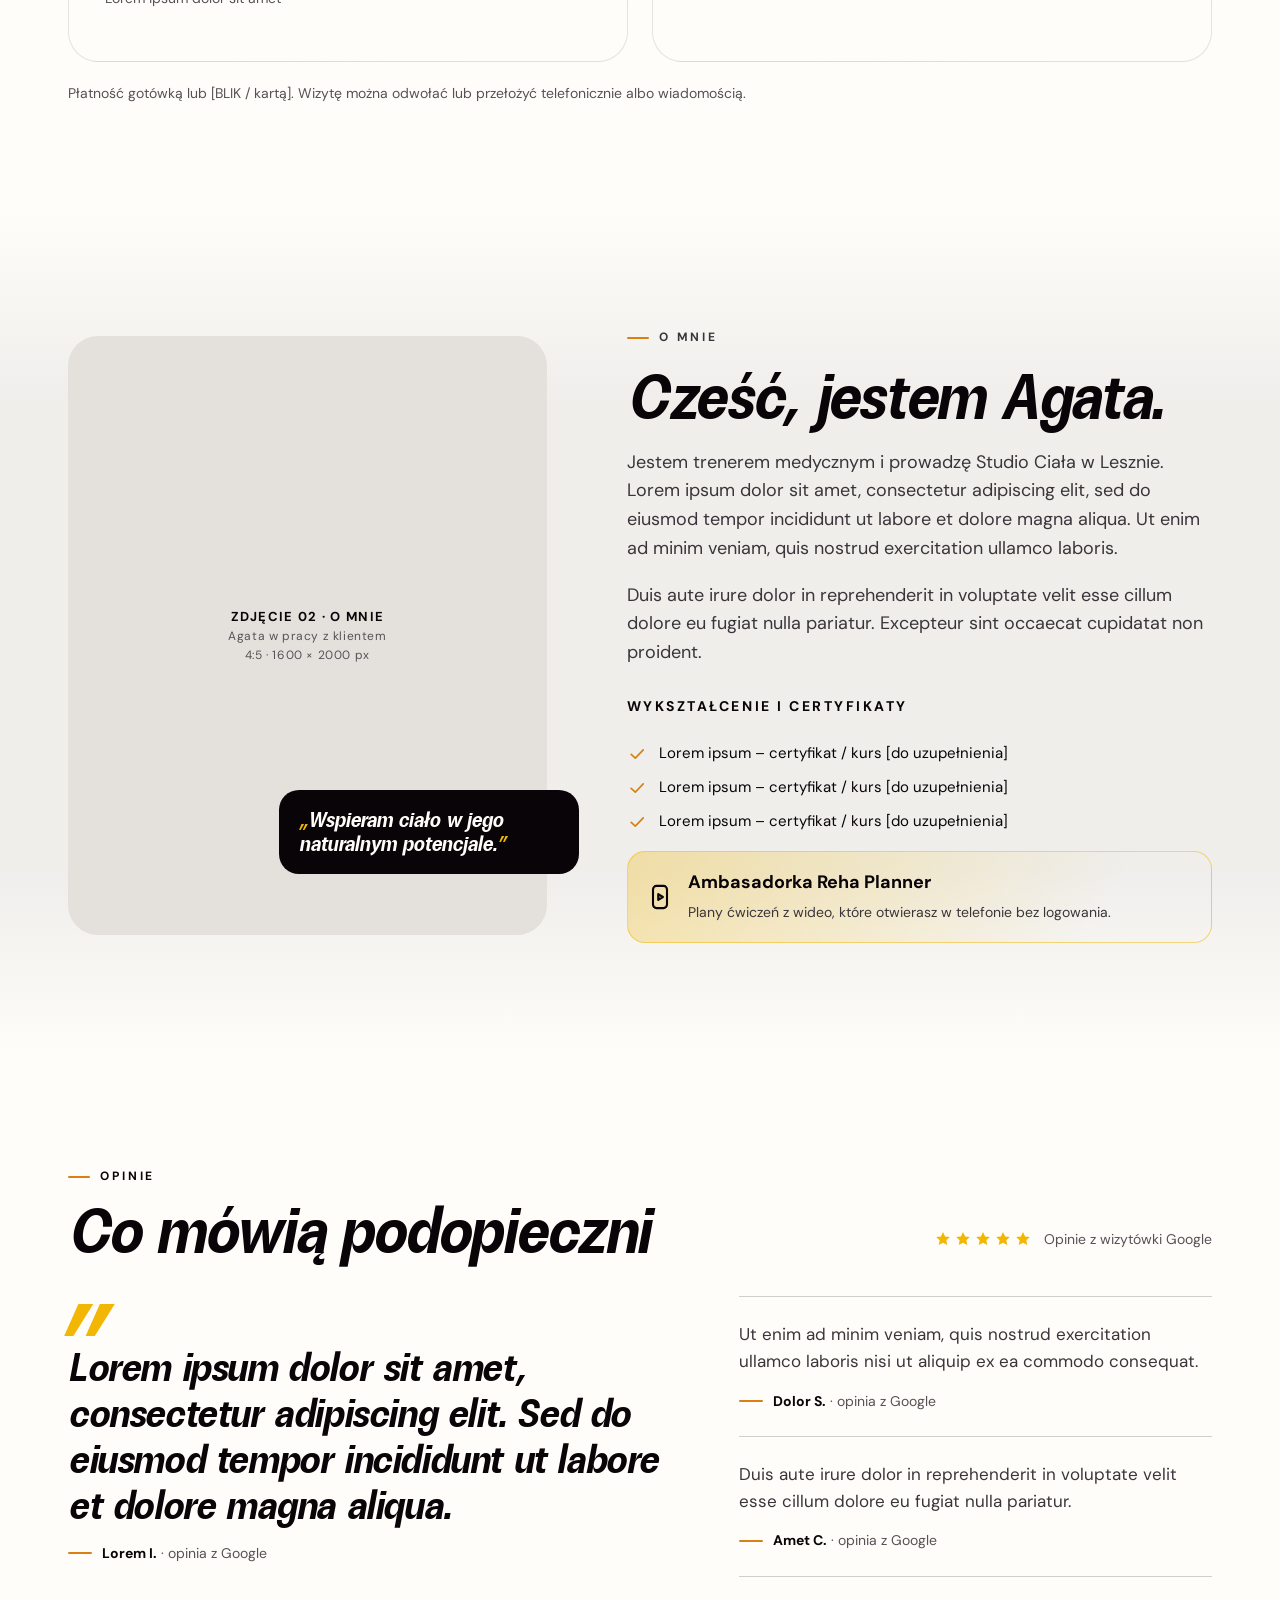
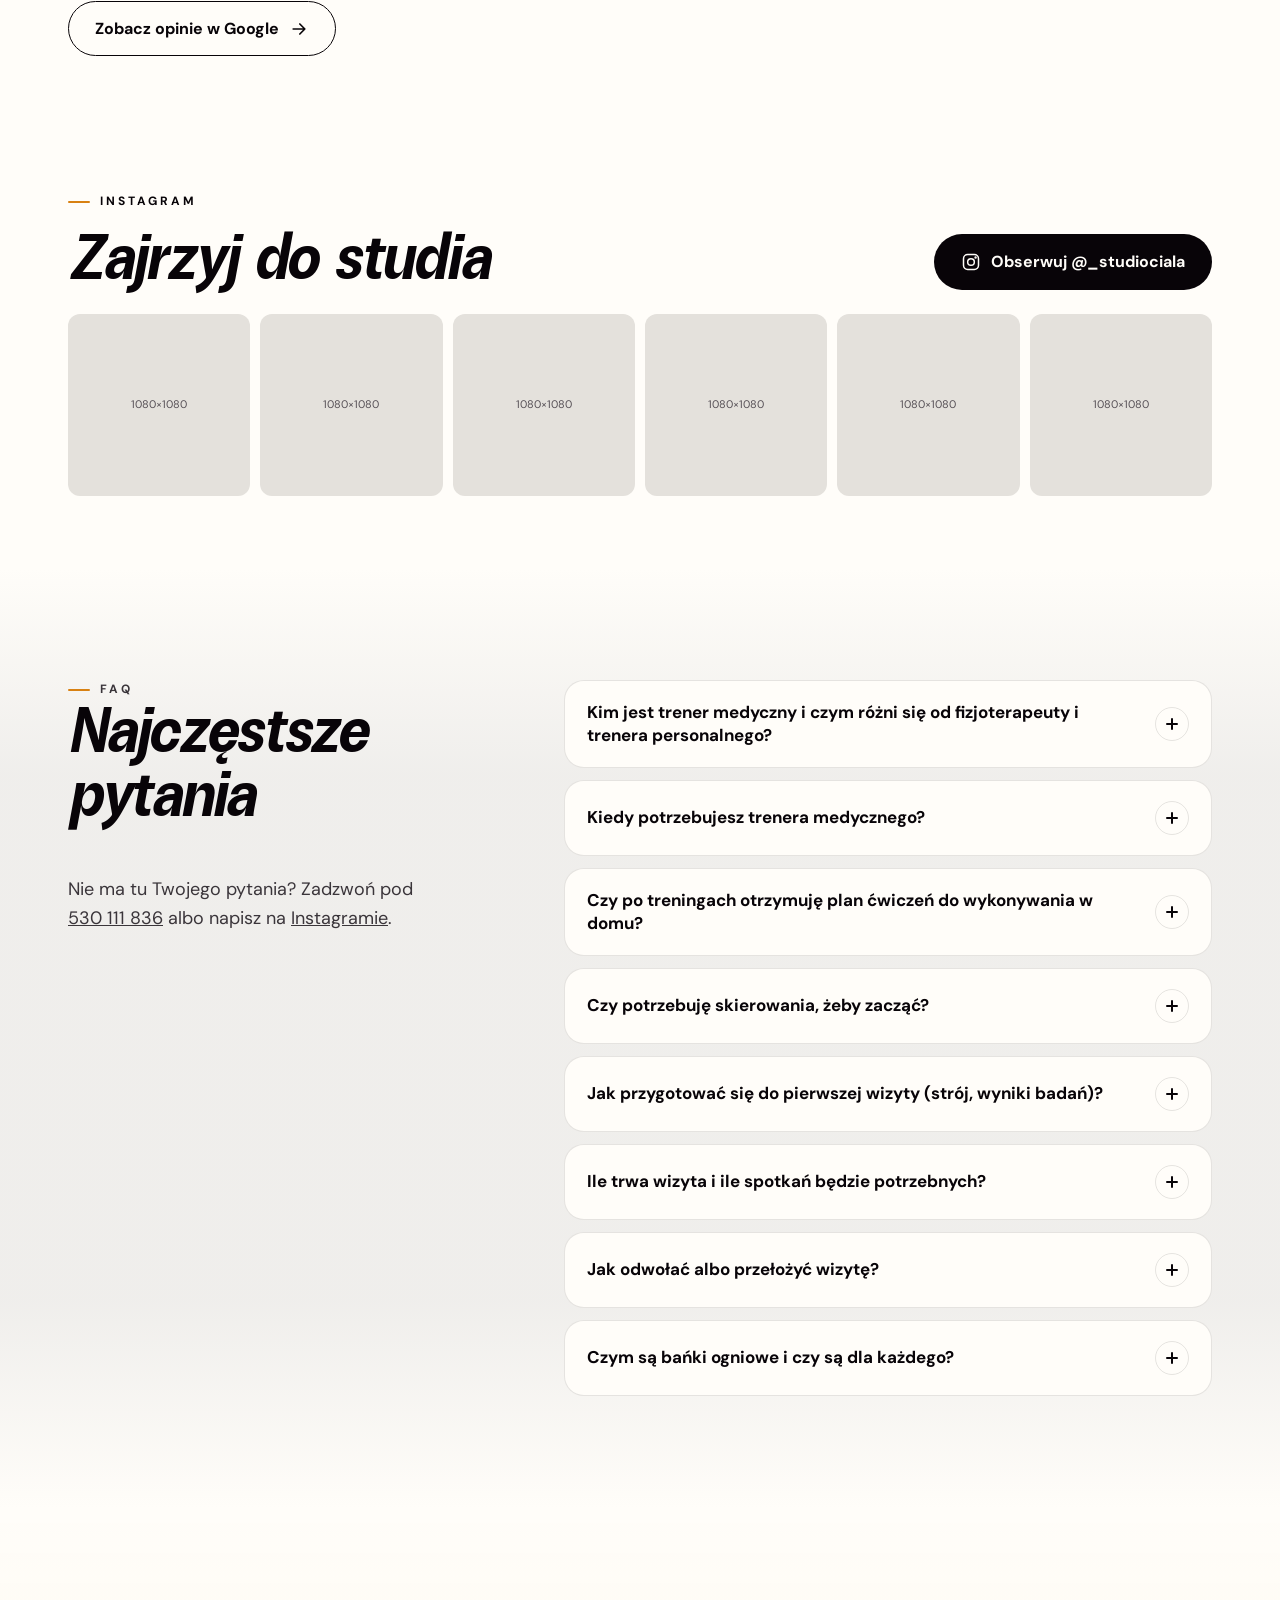
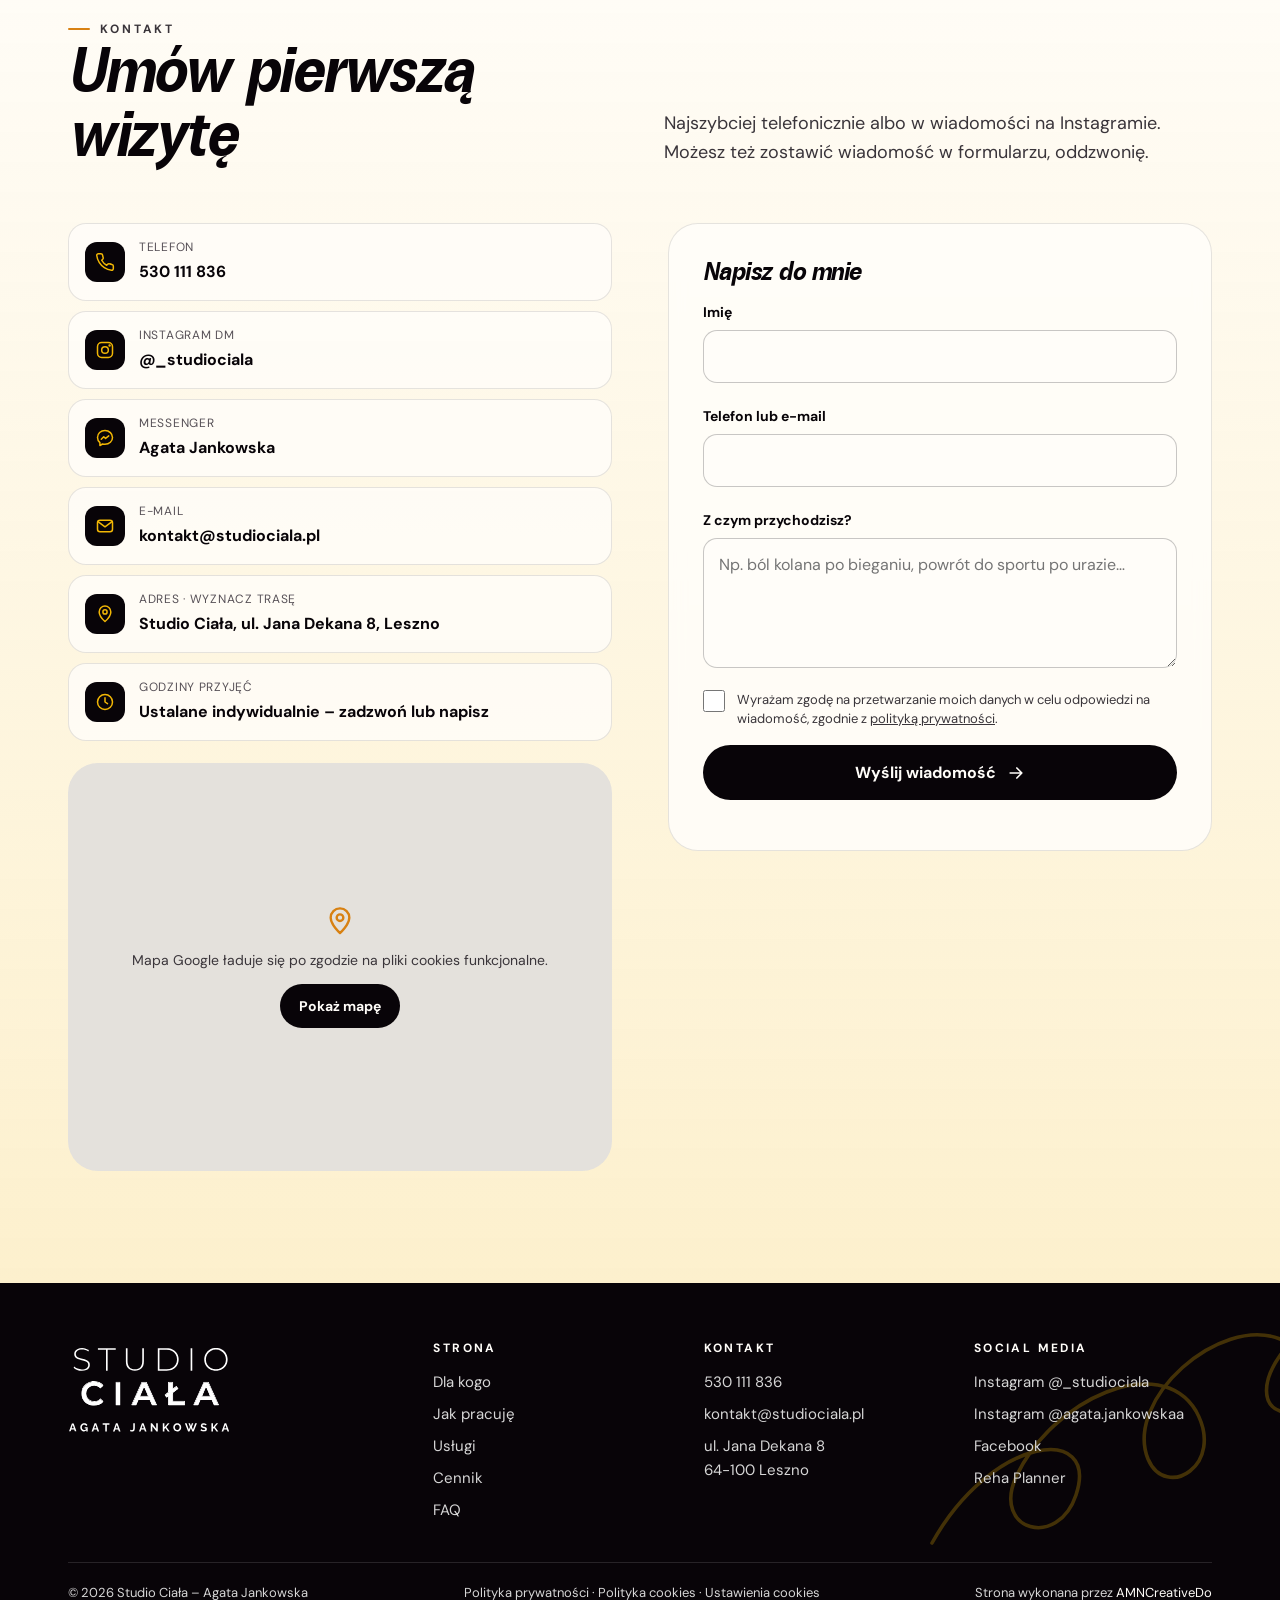
==== commit f1c8b572: "Add files via upload" ====
--- a/index.html
+++ b/index.html
@@ -104,15 +104,15 @@
 <div class="mobile-menu" id="mobile-menu" aria-hidden="true">
   <nav aria-label="Menu mobilne">
     <ul>
-      <li><a href="#start"><span>01</span>Start</a></li>
-      <li><a href="#dla-kogo"><span>02</span>Dla kogo</a></li>
-      <li><a href="#jak-pracuje"><span>03</span>Jak pracuję</a></li>
-      <li><a href="#uslugi"><span>04</span>Usługi</a></li>
-      <li><a href="#cennik"><span>05</span>Cennik</a></li>
-      <li><a href="#o-mnie"><span>06</span>O mnie</a></li>
-      <li><a href="#opinie"><span>07</span>Opinie</a></li>
-      <li><a href="#faq"><span>08</span>FAQ</a></li>
-      <li><a href="#kontakt"><span>09</span>Kontakt</a></li>
+      <li><a href="#start">Start</a></li>
+      <li><a href="#dla-kogo">Dla kogo</a></li>
+      <li><a href="#jak-pracuje">Jak pracuję</a></li>
+      <li><a href="#uslugi">Usługi</a></li>
+      <li><a href="#cennik">Cennik</a></li>
+      <li><a href="#o-mnie">O mnie</a></li>
+      <li><a href="#opinie">Opinie</a></li>
+      <li><a href="#faq">FAQ</a></li>
+      <li><a href="#kontakt">Kontakt</a></li>
     </ul>
   </nav>
   <div class="btn-row">
@@ -136,11 +136,6 @@
         <a class="btn btn--yellow" href="tel:+48530111836"><svg aria-hidden="true"><use href="#i-phone"/></svg>Umów wizytę: 530 111 836</a>
         <a class="btn btn--ghost" href="https://ig.me/m/_studiociala" target="_blank" rel="noopener"><svg aria-hidden="true"><use href="#i-ig"/></svg>Napisz na Instagramie</a>
       </div>
-      <ul class="hero__meta rise d4">
-        <li><svg aria-hidden="true"><use href="#i-clock"/></svg>Wizyta ok. 60 minut</li>
-        <li><svg aria-hidden="true"><use href="#i-check"/></svg>Bez skierowania</li>
-        <li><svg aria-hidden="true"><use href="#i-check"/></svg>Plan ćwiczeń w telefonie</li>
-      </ul>
     </div>
     <div class="hero__media rise d2">
       <svg class="hero__swirl" aria-hidden="true" viewBox="0 0 400 300" fill="none" stroke="#f2b705" stroke-width="3" stroke-linecap="round"><path d="M10 250C60 160 150 150 130 210c-15 45-70 30-50-15 30-65 120-105 150-55 25 45-25 75-40 40-20-50 60-120 110-100 45 18 30 70 0 60-30-10 0-80 90-100"/></svg>
@@ -153,11 +148,13 @@
   </div>
 </section>
 
-<div class="motto" aria-hidden="true">
-  <div class="motto__track">
-    <span>Zdrowie zaczyna się od ruchu</span><span>Ruszaj się bez bólu</span><span>Wspieram ciało w jego naturalnym potencjale</span><span>Odzyskaj sprawność i zbuduj siłę</span>
-    <span>Zdrowie zaczyna się od ruchu</span><span>Ruszaj się bez bólu</span><span>Wspieram ciało w jego naturalnym potencjale</span><span>Odzyskaj sprawność i zbuduj siłę</span>
-  </div>
+<div class="facts" aria-label="Najważniejsze informacje">
+  <dl class="wrap facts__in">
+    <div class="facts__item reveal"><dt>Gdzie</dt><dd>ul. Jana Dekana 8, Leszno</dd></div>
+    <div class="facts__item reveal" data-delay="1"><dt>Ile trwa wizyta</dt><dd>ok. 60 minut</dd></div>
+    <div class="facts__item reveal" data-delay="2"><dt>Skierowanie</dt><dd>niepotrzebne</dd></div>
+    <div class="facts__item reveal" data-delay="3"><dt>Między wizytami</dt><dd>plan ćwiczeń w telefonie</dd></div>
+  </dl>
 </div>
 
 <!-- ============ O STUDIU ============ -->
@@ -177,13 +174,13 @@
       </div>
       <p class="reveal" data-delay="1">Trening medyczny to pomost między rehabilitacją a&#160;zwykłym treningiem. Łączy terapię ruchem z&#160;treningiem siłowym i&#160;funkcjonalnym, a&#160;jego celem jest zdrowie, nie wygląd.</p>
     </div>
-    <ul class="for-whom__list">
-      <li class="for-whom__item reveal"><span class="for-whom__icon"><svg aria-hidden="true"><use href="#i-back"/></svg></span><div><h3>Bolą Cię plecy, kark lub stawy</h3><p>Ból wraca przy codziennych czynnościach, a&#160;Ty chcesz wiedzieć, jak się bezpiecznie ruszać.</p></div></li>
-      <li class="for-whom__item reveal" data-delay="1"><span class="for-whom__icon"><svg aria-hidden="true"><use href="#i-bandage"/></svg></span><div><h3>Jesteś po urazie lub kontuzji</h3><p>Chcesz odbudować siłę i&#160;zaufanie do swojego ciała krok po kroku.</p></div></li>
-      <li class="for-whom__item reveal" data-delay="2"><span class="for-whom__icon"><svg aria-hidden="true"><use href="#i-bridge"/></svg></span><div><h3>Skończyła Ci się rehabilitacja</h3><p>Fizjoterapia za Tobą, ale do pełnej sprawności jeszcze trochę brakuje.</p></div></li>
-      <li class="for-whom__item reveal"><span class="for-whom__icon"><svg aria-hidden="true"><use href="#i-desk"/></svg></span><div><h3>Dużo siedzisz</h3><p>Sztywność, napięcia i&#160;brak energii po całym dniu przy biurku lub za kółkiem.</p></div></li>
-      <li class="for-whom__item reveal" data-delay="1"><span class="for-whom__icon"><svg aria-hidden="true"><use href="#i-run"/></svg></span><div><h3>Wracasz do sportu</h3><p>Chcesz wrócić do biegania, siłowni czy ulubionej aktywności mądrze i&#160;bez nawrotów.</p></div></li>
-      <li class="for-whom__item reveal" data-delay="2"><span class="for-whom__icon"><svg aria-hidden="true"><use href="#i-leaf"/></svg></span><div><h3>Chcesz zadbać o&#160;sprawność na lata</h3><p>Niezależnie od wieku: siła, mobilność i&#160;równowaga na co dzień.</p></div></li>
+    <ul class="who">
+      <li class="who__item reveal"><h3>Bolą Cię plecy, kark lub stawy</h3><p>Ból wraca przy codziennych czynnościach, a&#160;Ty chcesz wiedzieć, jak się bezpiecznie ruszać.</p></li>
+      <li class="who__item reveal" data-delay="1"><h3>Jesteś po urazie lub kontuzji</h3><p>Chcesz odbudować siłę i&#160;zaufanie do swojego ciała krok po kroku.</p></li>
+      <li class="who__item reveal"><h3>Skończyła Ci się rehabilitacja</h3><p>Fizjoterapia za Tobą, ale do pełnej sprawności jeszcze trochę brakuje.</p></li>
+      <li class="who__item reveal" data-delay="1"><h3>Dużo siedzisz</h3><p>Sztywność, napięcia i&#160;brak energii po całym dniu przy biurku lub za kółkiem.</p></li>
+      <li class="who__item reveal"><h3>Wracasz do sportu</h3><p>Chcesz wrócić do biegania, siłowni czy ulubionej aktywności mądrze i&#160;bez nawrotów.</p></li>
+      <li class="who__item reveal" data-delay="1"><h3>Chcesz zadbać o&#160;sprawność na lata</h3><p>Niezależnie od wieku: siła, mobilność i&#160;równowaga na co dzień.</p></li>
     </ul>
   </div>
 </section>
@@ -198,16 +195,13 @@
       </div>
       <p class="reveal" data-delay="1">Każda wizyta jest indywidualna i&#160;trwa około godziny. Wiesz, co robimy i&#160;po co.</p>
     </div>
-    <ol class="steps">
-      <li class="step reveal"><span class="step__num" aria-hidden="true">01</span><h3>Wywiad medyczny</h3><p>Rozmowa o&#160;stanie zdrowia, urazach i&#160;celach.</p></li>
-      <li class="step reveal" data-delay="1"><span class="step__num" aria-hidden="true">02</span><h3>Ocena ruchu</h3><p>Zakres ruchu i&#160;proste testy funkcjonalne.</p></li>
-      <li class="step reveal" data-delay="2"><span class="step__num" aria-hidden="true">03</span><h3>Plan dopasowany do Ciebie</h3><p>Indywidualny trening w&#160;studiu.</p></li>
-      <li class="step step--rp reveal" data-delay="3"><span class="step__num" aria-hidden="true">04</span><h3>Ćwiczenia w&#160;domu</h3><p>Plan z&#160;filmami wysłany na telefon przez Reha Planner.</p></li>
+    <ol class="steps reveal">
+      <li class="step"><h3>Wywiad medyczny</h3><p>Rozmowa o&#160;stanie zdrowia, urazach i&#160;celach.</p></li>
+      <li class="step"><h3>Ocena ruchu</h3><p>Zakres ruchu i&#160;proste testy funkcjonalne.</p></li>
+      <li class="step"><h3>Plan dopasowany do Ciebie</h3><p>Indywidualny trening w&#160;studiu.</p></li>
+      <li class="step"><h3>Ćwiczenia w&#160;domu</h3><p>Plan z&#160;filmami wysłany na telefon przez <a href="https://rehaplanner.com/" target="_blank" rel="noopener">Reha Planner</a>.</p></li>
     </ol>
-    <div class="steps__foot">
-      <p class="steps__time"><svg aria-hidden="true"><use href="#i-clock"/></svg>Wizyta trwa ok. 60 minut</p>
-      <p class="steps__note">Jeśli potrzebna jest diagnostyka albo leczenie, kieruję do fizjoterapeutów i&#160;lekarzy ortopedów.</p>
-    </div>
+    <p class="steps__note">Jeśli potrzebna jest diagnostyka albo leczenie, kieruję do fizjoterapeutów i&#160;lekarzy ortopedów.</p>
   </div>
 </section>
 
@@ -238,7 +232,7 @@
         <div class="service__body">
           <h3 class="h3">Bańki ogniowe i&#160;bańki próżniowe</h3>
           <p>Tradycyjna metoda pracy z&#160;tkankami, stosowana m.in. przy napięciach mięśniowych. Bańki ogniowe działają dzięki podgrzaniu powietrza, próżniowe dzięki pompce. Przed zabiegiem pytam o&#160;zdrowie, żeby wykluczyć przeciwwskazania.</p>
-          <ul class="service__tags"><li>bańki ogniowe</li><li>bańki próżniowe</li><li>jako osobny zabieg lub uzupełnienie treningu</li></ul>
+          <ul class="service__tags"><li>bańki ogniowe</li><li>bańki próżniowe</li><li>osobno lub z treningiem</li></ul>
           <a class="btn btn--dark" href="tel:+48530111836"><svg aria-hidden="true"><use href="#i-phone"/></svg>Zapytaj o termin</a>
         </div>
       </article>
@@ -318,9 +312,11 @@
     </div>
     <!-- Tu wpinamy widget opinii z Google (np. Elfsight / Trustindex) po założeniu wizytówki. Poniższe karty to placeholdery. -->
     <div class="reviews">
-      <figure class="review reveal"><blockquote>„Lorem ipsum dolor sit amet, consectetur adipiscing elit. Sed do eiusmod tempor incididunt ut labore et dolore magna aliqua.”</blockquote><figcaption><span class="avatar" aria-hidden="true">L</span>Lorem I. · opinia Google</figcaption></figure>
-      <figure class="review reveal" data-delay="1"><blockquote>„Ut enim ad minim veniam, quis nostrud exercitation ullamco laboris nisi ut aliquip ex ea commodo consequat.”</blockquote><figcaption><span class="avatar" aria-hidden="true">D</span>Dolor S. · opinia Google</figcaption></figure>
-      <figure class="review reveal" data-delay="2"><blockquote>„Duis aute irure dolor in reprehenderit in voluptate velit esse cillum dolore eu fugiat nulla pariatur.”</blockquote><figcaption><span class="avatar" aria-hidden="true">A</span>Amet C. · opinia Google</figcaption></figure>
+      <figure class="review review--main reveal"><blockquote>Lorem ipsum dolor sit amet, consectetur adipiscing elit. Sed do eiusmod tempor incididunt ut labore et dolore magna aliqua.</blockquote><figcaption><span><b>Lorem I.</b> · opinia z Google</span></figcaption></figure>
+      <div class="reviews__side">
+        <figure class="review reveal" data-delay="1"><blockquote>Ut enim ad minim veniam, quis nostrud exercitation ullamco laboris nisi ut aliquip ex ea commodo consequat.</blockquote><figcaption><span><b>Dolor S.</b> · opinia z Google</span></figcaption></figure>
+        <figure class="review reveal" data-delay="2"><blockquote>Duis aute irure dolor in reprehenderit in voluptate velit esse cillum dolore eu fugiat nulla pariatur.</blockquote><figcaption><span><b>Amet C.</b> · opinia z Google</span></figcaption></figure>
+      </div>
     </div>
     <div class="reviews__cta">
       <a class="btn btn--ghost" href="https://www.google.com/search?q=Studio+Cia%C5%82a+Agata+Jankowska+Leszno" target="_blank" rel="noopener">Zobacz opinie w Google<svg aria-hidden="true"><use href="#i-arrow"/></svg></a>
@@ -488,6 +484,7 @@
     <div class="footer__bottom">
       <span>© <span id="year">2026</span> Studio Ciała – Agata Jankowska</span>
       <span><a href="polityka-prywatnosci.html">Polityka prywatności</a> · <a href="polityka-cookies.html">Polityka cookies</a> · <button class="linklike" type="button" data-cookie-settings>Ustawienia cookies</button></span>
+      <span>Strona wykonana przez <a href="https://mmaciejakz.github.io/AMNCreativeDo/" target="_blank" rel="noopener" style="color: var(--cream); text-decoration: underline; text-underline-offset: 3px;">AMNCreativeDo</a></span>
     </div>
   </div>
 </footer>
--- a/css/style.css
+++ b/css/style.css
@@ -28,6 +28,7 @@
   --ink-2: #3a353a;
   --ink-3: #575157;
   --line: rgba(8, 4, 8, .1);
+  --ph: #E4E1DC; /* jeden kolor wszystkich placeholderów zdjęć */
   --yellow-a: rgba(242, 183, 5, .9);
   --radius: 22px;
   --radius-lg: 30px;
@@ -53,6 +54,7 @@
 }
 img, svg { display: block; max-width: 100%; }
 a { color: inherit; }
+a[href^="tel:"], .nowrap { white-space: nowrap; }
 a:hover { color: var(--orange); }
 :focus-visible { outline: 3px solid var(--orange); outline-offset: 3px; border-radius: 6px; }
 button { font: inherit; color: inherit; }
@@ -121,7 +123,7 @@
 .ph {
   position: relative;
   overflow: hidden;
-  background: linear-gradient(160deg, #ebe8e3 0%, var(--grey) 100%);
+  background: var(--ph);
   display: flex;
   align-items: center;
   justify-content: center;
@@ -133,9 +135,9 @@
   padding: 20px;
 }
 .ph strong { display: block; color: var(--black); font-size: 13px; letter-spacing: .1em; }
-.ph::after { content: ""; position: absolute; inset: auto 0 0 0; height: 45%; pointer-events: none; }
-.ph--yellow::after { background: linear-gradient(0deg, rgba(242, 183, 5, .55), rgba(242, 183, 5, 0)); }
-.ph--cream::after { background: linear-gradient(0deg, rgba(255, 253, 249, .85), rgba(255, 253, 249, 0)); }
+.ph:has(img)::after { content: ""; position: absolute; inset: auto 0 0 0; height: 45%; pointer-events: none; }
+.ph--yellow:has(img)::after { background: linear-gradient(0deg, rgba(242, 183, 5, .55), rgba(242, 183, 5, 0)); }
+.ph--cream:has(img)::after { background: linear-gradient(0deg, rgba(255, 253, 249, .85), rgba(255, 253, 249, 0)); }
 .ph img { position: absolute; inset: 0; width: 100%; height: 100%; object-fit: cover; }
 
 /* =========================================================
@@ -198,13 +200,12 @@
 .menu-open .mobile-menu { opacity: 1; visibility: visible; transform: none; transition-delay: 0s; }
 .mobile-menu ul { list-style: none; margin: 0; padding: 0; display: flex; flex-direction: column; }
 .mobile-menu li a {
-  display: flex; align-items: baseline; gap: 14px;
+  display: block;
   padding: 10px 0;
   font-family: var(--f-display); font-style: italic; font-size: 34px; line-height: 1.1;
   text-decoration: none;
   border-bottom: 1px solid var(--line);
 }
-.mobile-menu li a span { font-family: var(--f-body); font-style: normal; font-size: 12px; color: var(--orange); font-weight: 700; letter-spacing: .1em; }
 .mobile-menu .btn-row { position: relative; }
 .menu-open { overflow: hidden; }
 .menu-open .header { background: var(--cream); box-shadow: 0 1px 0 var(--line); }
@@ -247,20 +248,6 @@
 }
 .hero__badge b { display: block; font-family: var(--f-display); font-style: italic; font-size: 22px; }
 
-/* pasek motta */
-.motto {
-  background: var(--black);
-  color: var(--cream);
-  overflow: hidden;
-  padding-block: 18px;
-}
-.motto__track { display: flex; width: max-content; animation: marquee 38s linear infinite; }
-.motto__track span {
-  font-family: var(--f-display); font-style: italic; font-size: 22px; white-space: nowrap;
-  padding-inline: 22px; display: flex; align-items: center; gap: 44px;
-}
-.motto__track span::after { content: ""; width: 10px; height: 10px; border-radius: 50%; background: var(--yellow); }
-
 /* =========================================================
    O STUDIU (intro)
    ========================================================= */
@@ -275,53 +262,11 @@
 /* =========================================================
    DLA KOGO
    ========================================================= */
-.for-whom__list { list-style: none; margin: 0; padding: 0; display: grid; gap: 14px; }
-.for-whom__item {
-  display: flex; gap: 16px; align-items: flex-start;
-  background: var(--cream);
-  border: 1px solid var(--line);
-  border-radius: var(--radius);
-  padding: 22px;
-  transition: transform .35s var(--ease), box-shadow .35s;
-}
-.for-whom__item:hover { transform: translateY(-3px); box-shadow: 0 18px 40px -26px rgba(8, 4, 8, .35); }
-.for-whom__icon {
-  flex-shrink: 0; width: 48px; height: 48px; border-radius: 14px;
-  display: grid; place-items: center;
-  background: linear-gradient(135deg, rgba(242, 183, 5, .55), rgba(242, 183, 5, .05));
-}
-.for-whom__icon svg { width: 24px; height: 24px; }
-.for-whom__item h3 { margin: 0 0 4px; font-size: 18px; }
-.for-whom__item p { margin: 0; color: var(--ink-2); font-size: 15px; line-height: 1.55; }
 .bg-fade { background: linear-gradient(180deg, rgba(214, 214, 214, 0) 0%, rgba(214, 214, 214, .38) 22%, rgba(214, 214, 214, .38) 78%, rgba(214, 214, 214, 0) 100%); }
 
 /* =========================================================
    JAK PRACUJĘ
    ========================================================= */
-.steps { list-style: none; margin: 0; padding: 0; display: grid; gap: 14px; counter-reset: step; }
-.step {
-  position: relative;
-  background: var(--cream);
-  border-radius: var(--radius);
-  padding: 26px 24px 24px;
-  border: 1px solid var(--line);
-  display: grid; gap: 10px;
-}
-.step__num { font-family: var(--f-display); font-style: italic; font-size: 52px; line-height: .9; color: var(--orange); }
-.step h3 { margin: 0; font-size: 19px; }
-.step p { margin: 0; color: var(--ink-2); font-size: 15.5px; }
-.step--rp { background: var(--black); color: var(--cream); border-color: var(--black); overflow: hidden; }
-.step--rp p { color: var(--grey); }
-.step--rp .step__num { color: var(--yellow); }
-.step--rp::after {
-  content: ""; position: absolute; right: -60px; bottom: -60px; width: 220px; height: 220px; border-radius: 50%;
-  background: radial-gradient(circle, rgba(242, 183, 5, .35), rgba(242, 183, 5, 0) 70%);
-}
-.steps__foot { display: grid; gap: 14px; margin-top: 26px; }
-.steps__time { display: flex; align-items: center; gap: 12px; font-weight: 700; margin: 0; }
-.steps__time svg { width: 22px; height: 22px; color: var(--orange); }
-.steps__note { margin: 0; font-size: 14px; color: var(--ink-3); max-width: 640px; }
-
 /* =========================================================
    USŁUGI
    ========================================================= */
@@ -337,15 +282,14 @@
 .service:hover { transform: translateY(-4px); box-shadow: 0 26px 50px -30px rgba(8, 4, 8, .4); }
 .service .ph { aspect-ratio: 4 / 3; }
 .service__body { padding: 6px 24px 28px; display: flex; flex-direction: column; gap: 14px; flex-grow: 1; }
+.service__body .btn { margin-top: auto; }
 .service__body p { margin: 0; color: var(--ink-2); }
 .service__tags { list-style: none; margin: 0; padding: 0; display: flex; flex-wrap: wrap; gap: 8px; }
 .service__tags li { font-size: 13px; padding: 7px 12px; border-radius: 999px; border: 1px solid var(--line); }
 .service--dark { background: var(--black); color: var(--cream); border-color: var(--black); }
 .service--dark .service__body p { color: var(--grey); }
 .service--dark .service__tags li { border-color: rgba(255, 253, 249, .25); }
-.service--dark .ph { background: linear-gradient(160deg, #3a353a, #1b171b); color: var(--grey); }
-.service--dark .ph strong { color: var(--cream); }
-.service--dark .ph::after { background: linear-gradient(0deg, rgba(8, 4, 8, 1), rgba(8, 4, 8, 0)); }
+.service--dark .ph:has(img)::after { background: linear-gradient(0deg, rgba(8, 4, 8, 1), rgba(8, 4, 8, 0)); }
 
 /* =========================================================
    CENNIK
@@ -407,20 +351,6 @@
 .g-rating { display: flex; align-items: center; gap: 12px; font-size: 14px; color: var(--ink-3); }
 .stars { display: flex; gap: 2px; color: var(--yellow); }
 .stars svg { width: 18px; height: 18px; }
-.reviews { display: grid; gap: 16px; }
-.review {
-  margin: 0;
-  border-radius: var(--radius);
-  padding: 24px;
-  border: 1px solid var(--line);
-  background: linear-gradient(140deg, rgba(214, 214, 214, .45), rgba(214, 214, 214, 0) 70%);
-  display: flex; flex-direction: column; gap: 14px;
-}
-.review:nth-child(2) { background: linear-gradient(140deg, rgba(242, 183, 5, .2), rgba(242, 183, 5, 0) 70%); }
-.review:nth-child(3) { background: linear-gradient(140deg, rgba(216, 129, 18, .14), rgba(216, 129, 18, 0) 70%); }
-.review blockquote { margin: 0; font-size: 16px; line-height: 1.6; }
-.review figcaption { display: flex; align-items: center; gap: 10px; font-size: 14px; color: var(--ink-3); }
-.review .avatar { width: 36px; height: 36px; border-radius: 50%; background: var(--black); color: var(--yellow); display: grid; place-items: center; font-weight: 700; }
 .reviews__cta { display: flex; flex-direction: column; gap: 12px; margin-top: 24px; }
 
 .insta { padding-block: 24px 72px; }
@@ -429,11 +359,9 @@
 .insta__tile {
   position: relative; aspect-ratio: 1 / 1; border-radius: 12px; overflow: hidden;
   display: grid; place-items: center; text-decoration: none;
-  background: linear-gradient(160deg, #ebe8e3, var(--grey));
+  background: var(--ph);
   color: var(--ink-3); font-size: 11px;
 }
-.insta__tile:nth-child(3n+2) { background: linear-gradient(160deg, #f6e7b4, var(--yellow)); color: var(--black); }
-.insta__tile:nth-child(4n) { background: linear-gradient(160deg, #3a353a, var(--black)); color: var(--grey); }
 .insta__tile::after {
   content: ""; position: absolute; inset: 0; opacity: 0;
   background: linear-gradient(0deg, rgba(8, 4, 8, .55), rgba(8, 4, 8, 0));
@@ -497,7 +425,7 @@
 .contact__list b { font-size: 16px; }
 .map {
   position: relative; border-radius: var(--radius-lg); overflow: hidden; aspect-ratio: 4 / 3;
-  background: linear-gradient(160deg, #ebe8e3, var(--grey));
+  background: var(--ph);
 }
 .map iframe { position: absolute; inset: 0; width: 100%; height: 100%; border: 0; }
 .map__ph { position: absolute; inset: 0; display: flex; flex-direction: column; align-items: center; justify-content: center; gap: 12px; padding: 24px; text-align: center; font-size: 14px; color: var(--ink-2); }
@@ -629,6 +557,101 @@
 .switch input:focus-visible + i { outline: 3px solid var(--orange); outline-offset: 2px; }
 .modal__btns { display: grid; gap: 8px; }
 
+/* ---------- pas z faktami pod hero ---------- */
+.facts { border-block: 1px solid var(--line); }
+.facts__in { margin: 0 auto; display: grid; grid-template-columns: repeat(2, minmax(0, 1fr)); }
+.facts__item { padding: 20px 16px 20px 0; border-bottom: 1px solid var(--line); }
+.facts__item:nth-child(odd) { border-right: 1px solid var(--line); }
+.facts__item:nth-child(even) { padding-left: 16px; }
+.facts__item:nth-last-child(-n+2) { border-bottom: 0; }
+.facts dt { font-size: 11px; font-weight: 700; letter-spacing: .18em; text-transform: uppercase; color: var(--ink-3); margin-bottom: 6px; }
+.facts dd { margin: 0; font-size: 16px; font-weight: 500; line-height: 1.35; }
+
+/* ---------- dla kogo: lista redakcyjna ---------- */
+.who { list-style: none; margin: 0; padding: 0; border-top: 1px solid rgba(8, 4, 8, .18); }
+.who__item {
+  position: relative;
+  display: grid; gap: 6px;
+  padding: 22px 0 22px 0;
+  border-bottom: 1px solid rgba(8, 4, 8, .18);
+}
+.who__item h3 {
+  margin: 0;
+  font-family: var(--f-display); font-style: italic; font-weight: 700;
+  font-size: 26px; line-height: 1.05; letter-spacing: -.01em;
+  transition: transform .45s var(--ease);
+}
+.who__item p { margin: 0; color: var(--ink-2); font-size: 16px; max-width: 520px; }
+.who__item::before {
+  content: ""; position: absolute; left: 0; bottom: -1px; height: 2px; width: 100%;
+  background: var(--yellow); transform: scaleX(0); transform-origin: left;
+  transition: transform .6s var(--ease);
+}
+.who__item:hover::before { transform: scaleX(1); }
+
+/* ---------- jak pracuję: oś z linią postępu ---------- */
+.steps {
+  list-style: none; margin: 0; padding: 0 0 0 28px;
+  position: relative;
+  display: grid; gap: 34px;
+}
+.steps::before, .steps::after {
+  content: ""; position: absolute; left: 5px; top: 8px; bottom: 8px; width: 2px; border-radius: 2px;
+}
+.steps::before { background: rgba(8, 4, 8, .12); }
+.steps::after { background: var(--yellow); transform: scaleY(0); transform-origin: top; transition: transform 1.6s var(--ease) .2s; }
+.steps.in::after { transform: scaleY(1); }
+.step { position: relative; }
+.step::before {
+  content: ""; position: absolute; left: -28px; top: 7px; width: 12px; height: 12px; border-radius: 50%;
+  background: var(--cream); border: 2px solid var(--black); z-index: 1;
+}
+.step h3 { margin: 0 0 6px; font-size: 20px; line-height: 1.25; }
+.step p { margin: 0; color: var(--ink-2); font-size: 16px; }
+.step a { color: var(--black); text-decoration-color: var(--yellow); text-decoration-thickness: 2px; text-underline-offset: 3px; }
+.steps__note { margin: 36px 0 0; padding-top: 18px; border-top: 1px solid var(--line); font-size: 14px; color: var(--ink-3); max-width: 640px; }
+
+/* ---------- opinie: cytaty bez kafli ---------- */
+.reviews { display: grid; gap: 36px; }
+.review { margin: 0; display: flex; flex-direction: column; gap: 14px; }
+.review blockquote { margin: 0; font-size: 17px; line-height: 1.6; color: var(--ink-2); }
+.review figcaption { font-size: 14px; color: var(--ink-3); display: flex; align-items: center; gap: 10px; }
+.review figcaption::before { content: ""; width: 24px; height: 2px; background: var(--orange); border-radius: 2px; }
+.review figcaption b { color: var(--black); }
+.review--main { position: relative; padding-top: 48px; }
+.review--main::before {
+  content: "„"; position: absolute; top: -78px; left: -4px;
+  font-family: var(--f-display); font-style: italic; font-size: 120px; line-height: 1; color: var(--yellow);
+}
+.review--main blockquote {
+  font-family: var(--f-display); font-style: italic; font-weight: 700;
+  font-size: clamp(26px, 6vw, 40px); line-height: 1.15; letter-spacing: -.01em; color: var(--black);
+}
+.reviews__side { display: grid; gap: 0; border-top: 1px solid rgba(8, 4, 8, .18); }
+.reviews__side .review { padding: 24px 0; border-bottom: 1px solid rgba(8, 4, 8, .18); }
+
+@media (min-width: 640px) {
+  .facts__in { grid-template-columns: repeat(4, minmax(0, 1fr)); }
+  .facts__item, .facts__item:nth-child(even) { padding: 24px 20px; border-bottom: 0; border-right: 1px solid var(--line); }
+  .facts__item:first-child { padding-left: 0; }
+  .facts__item:last-child { border-right: 0; }
+  .who { display: grid; grid-template-columns: repeat(2, minmax(0, 1fr)); column-gap: 48px; border-top: 0; }
+  .who__item:nth-child(-n+2) { border-top: 1px solid rgba(8, 4, 8, .18); }
+}
+@media (min-width: 1024px) {
+  .facts dd { font-size: 17px; }
+  .who__item { padding: 30px 0; grid-template-columns: 1fr; }
+  .who__item h3 { font-size: 32px; }
+  .who__item:hover h3 { transform: translateX(8px); }
+  .steps { padding: 30px 0 0; grid-template-columns: repeat(4, minmax(0, 1fr)); gap: 40px; }
+  .steps::before, .steps::after { left: 0; right: 0; top: 5px; bottom: auto; width: auto; height: 2px; }
+  .steps::after { transform: scaleX(0); transform-origin: left; }
+  .steps.in::after { transform: scaleX(1); }
+  .step::before { left: 0; top: -31px; }
+  .step h3 { font-size: 21px; }
+  .reviews { grid-template-columns: 1.25fr 1fr; gap: 80px; align-items: start; }
+}
+
 /* =========================================================
    ANIMACJE
    ========================================================= */
@@ -661,9 +684,6 @@
 @media (min-width: 640px) {
   :root { --gutter: 28px; }
   .btn-row { flex-direction: row; flex-wrap: wrap; }
-  .for-whom__list { grid-template-columns: repeat(2, minmax(0, 1fr)); }
-  .steps { grid-template-columns: repeat(2, minmax(0, 1fr)); }
-  .reviews { grid-template-columns: repeat(2, minmax(0, 1fr)); }
   .reviews__cta { flex-direction: row; }
   .insta__grid { grid-template-columns: repeat(6, minmax(0, 1fr)); gap: 10px; }
   .footer__grid { grid-template-columns: repeat(2, minmax(0, 1fr)); }
@@ -701,17 +721,19 @@
   .lead { font-size: 20px; }
 
   .section-head { grid-template-columns: 1fr 1fr; align-items: end; gap: 48px; margin-bottom: 56px; }
-  .for-whom__list { grid-template-columns: repeat(3, minmax(0, 1fr)); gap: 18px; }
-  .steps { grid-template-columns: repeat(4, minmax(0, 1fr)); gap: 18px; }
-  .steps__foot { grid-template-columns: auto 1fr; align-items: center; gap: 40px; }
-  .services { grid-template-columns: repeat(2, minmax(0, 1fr)); gap: 24px; }
+  .services { grid-template-columns: repeat(2, minmax(0, 1fr)); grid-template-rows: auto auto 1fr auto auto; column-gap: 24px; row-gap: 0; }
+  @supports (grid-template-rows: subgrid) {
+    .service { display: grid; grid-row: span 5; grid-template-rows: subgrid; }
+    .service .ph { grid-row: 1; }
+    .service__body { grid-row: 2 / span 4; display: grid; grid-template-rows: subgrid; row-gap: 16px; padding-top: 26px; }
+    .service__body .btn { margin-top: 8px; align-self: end; }
+  }
   .pricing { grid-template-columns: repeat(2, minmax(0, 1fr)); gap: 24px; }
   .price-card { padding: 36px; }
   .about__grid { grid-template-columns: .9fr 1.1fr; gap: 80px; }
   .about__quote { left: auto; right: -32px; width: 300px; bottom: 40px; }
   .about__text { padding-top: 0; }
   .reviews__head { flex-direction: row; justify-content: space-between; align-items: flex-end; }
-  .reviews { grid-template-columns: repeat(3, minmax(0, 1fr)); gap: 20px; }
   .insta__head { flex-direction: row; justify-content: space-between; align-items: flex-end; }
   .faq-wrap { display: grid; grid-template-columns: .8fr 1.2fr; gap: 64px; align-items: start; }
   .faq-wrap .section-head { grid-template-columns: 1fr; position: sticky; top: calc(var(--header-h) + 32px); }
